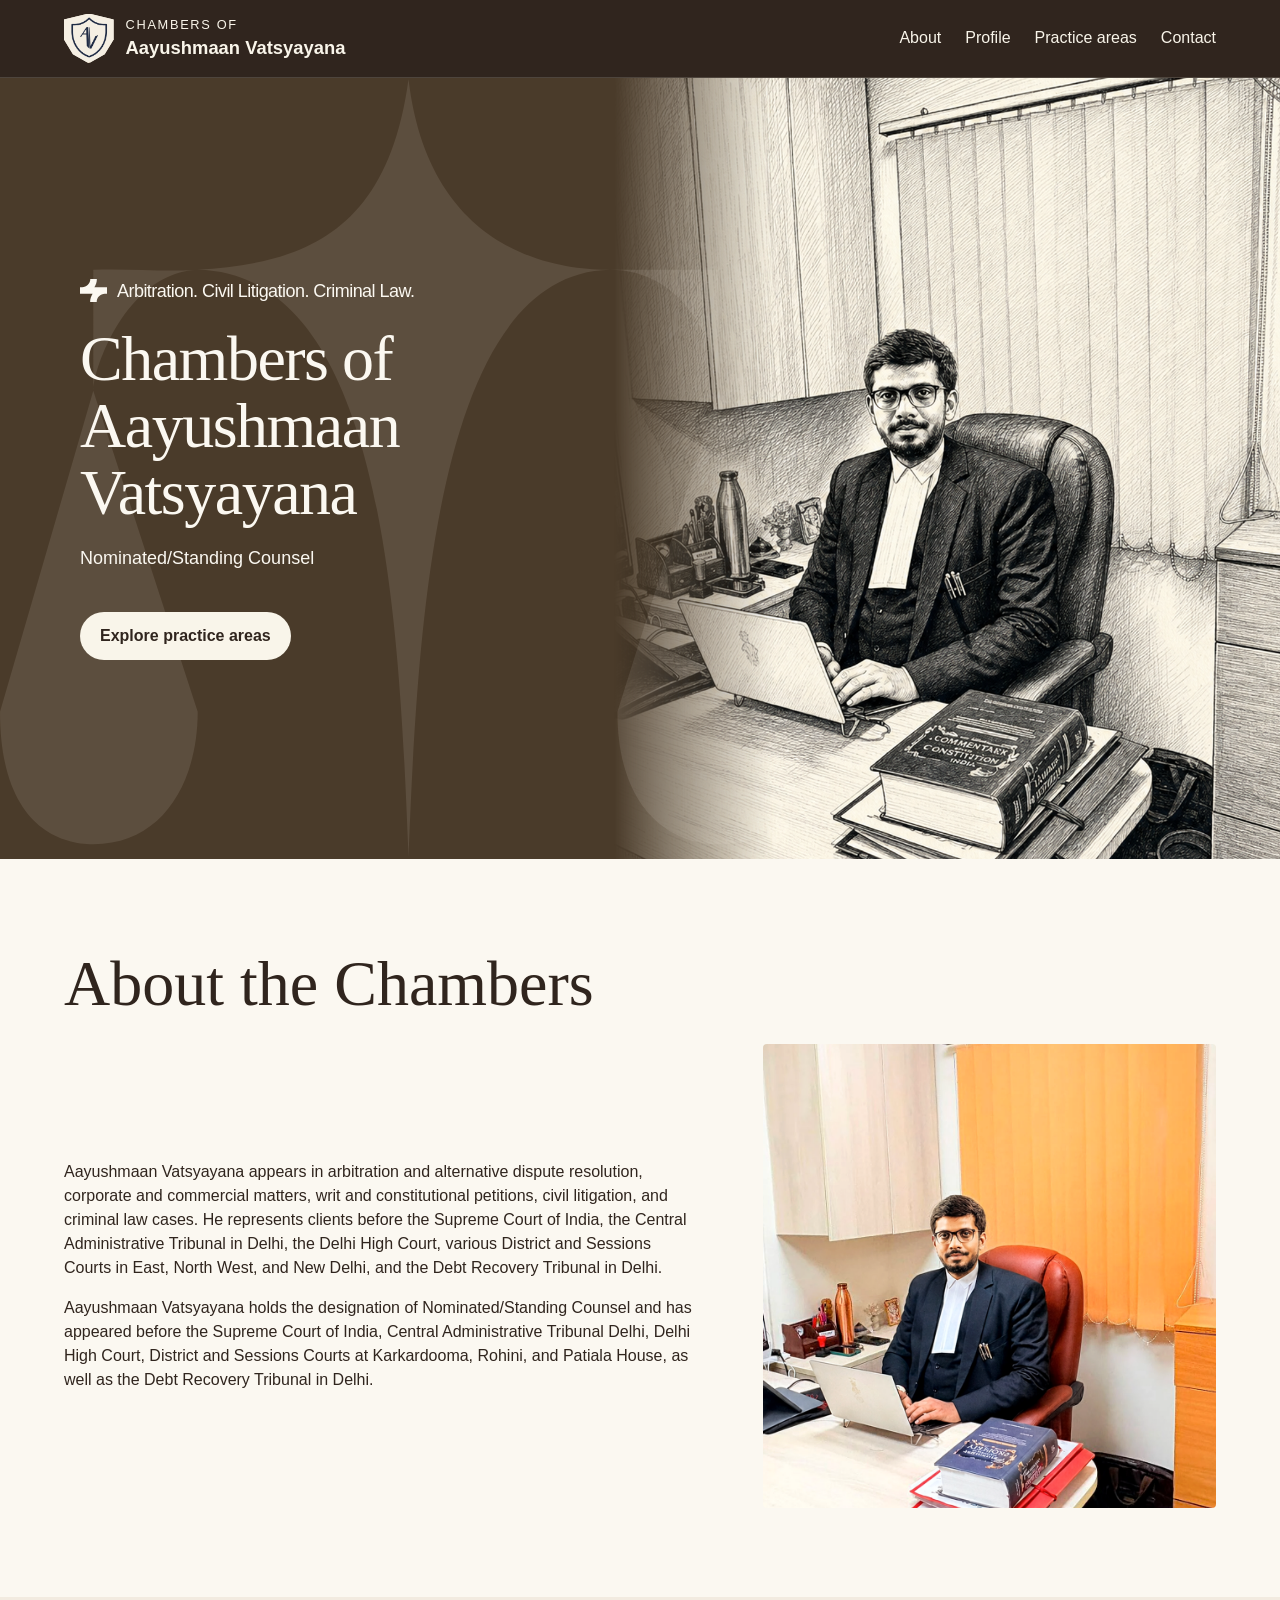
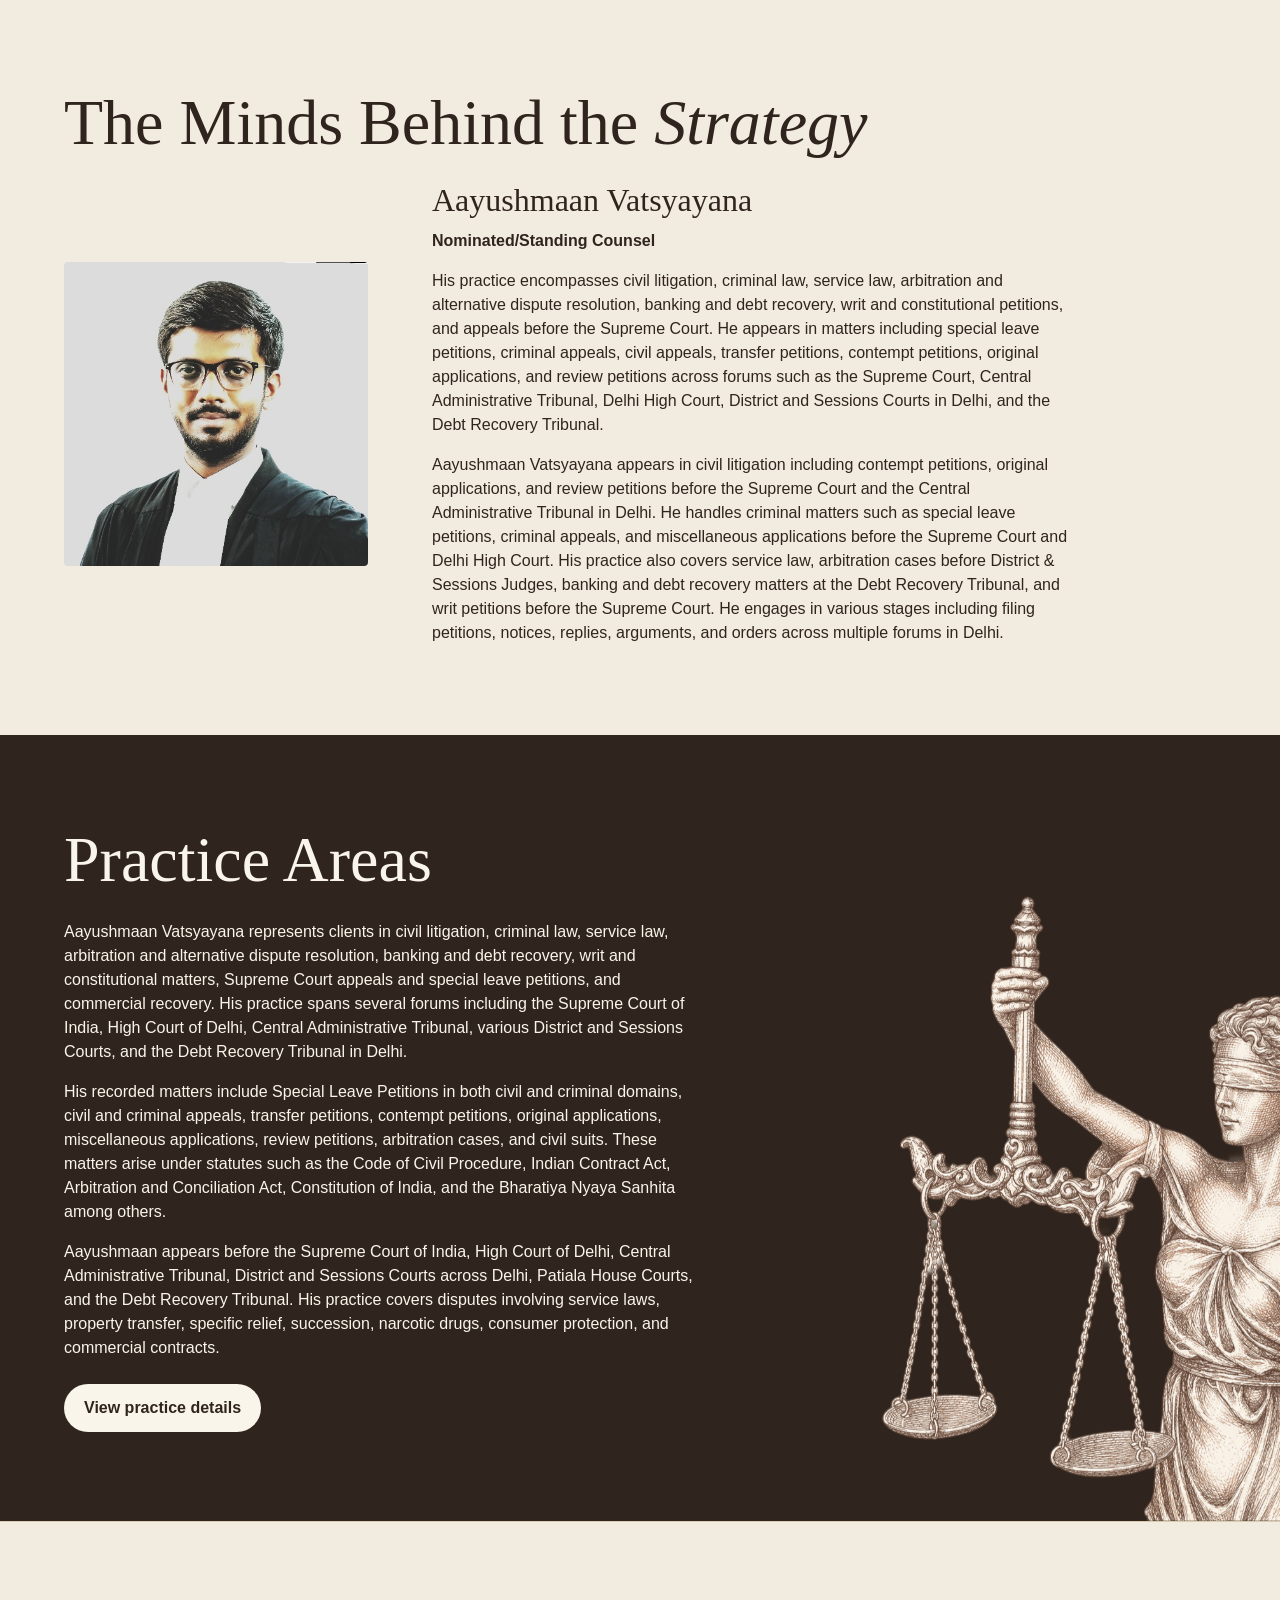
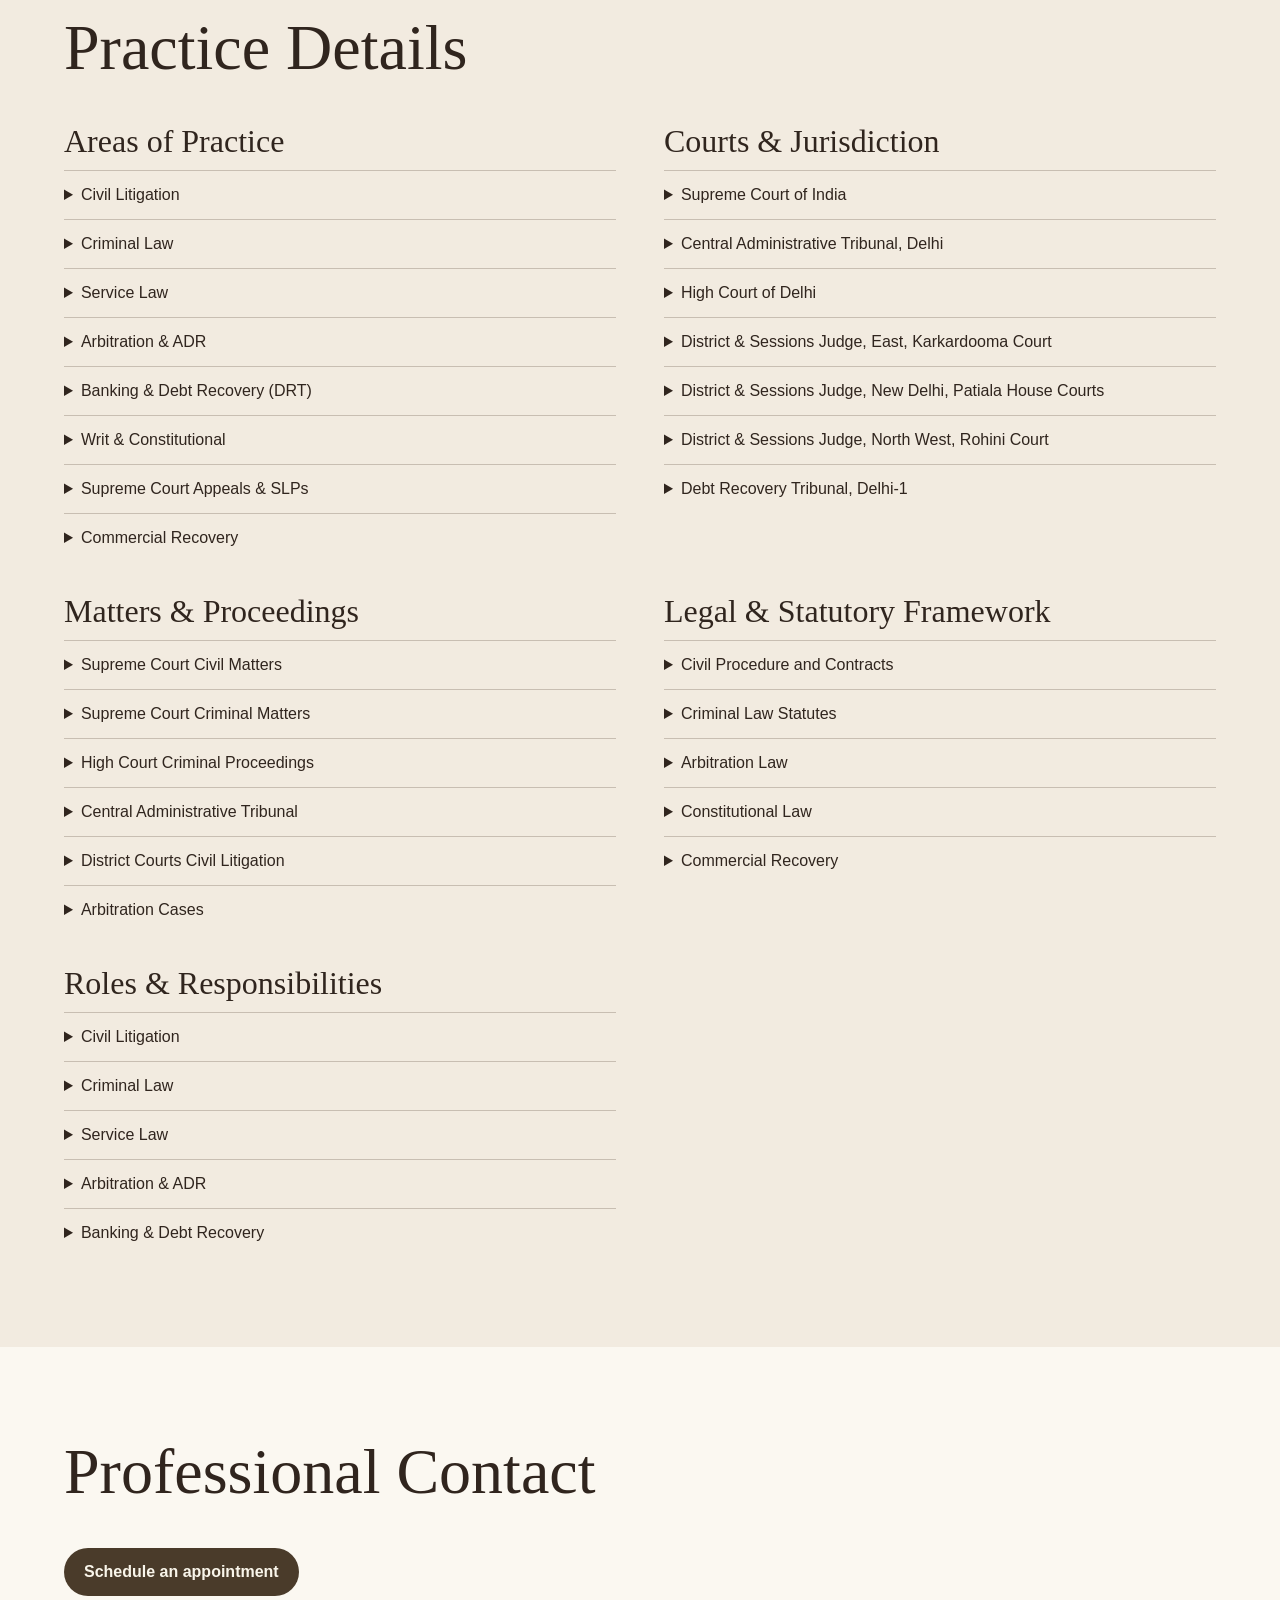
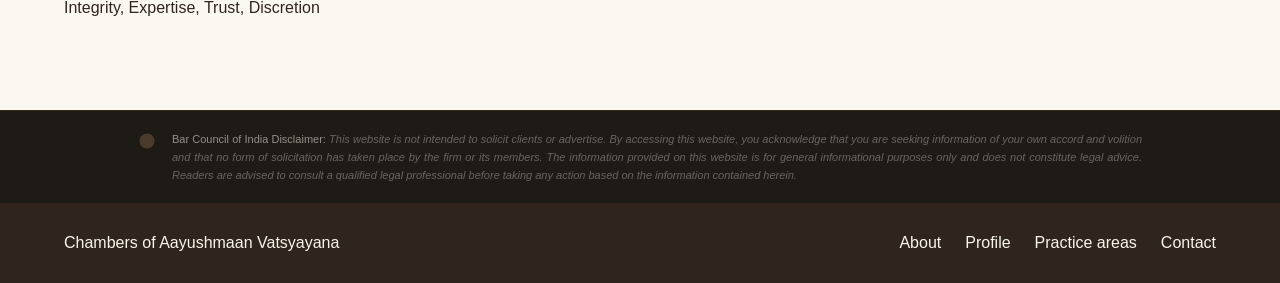
==== index.html @ 9f0dd0c7 "Add Vatsyayana website and Vercel configuration" ====
<!DOCTYPE html><html lang="en" class="jost_3e36cb27-module__GOVEQa__variable cormorant_garamond_97c65d7c-module__KWVokq__variable h-full"><head><meta charset="utf-8">
<meta http-equiv="Content-Security-Policy" content="default-src &#39;self&#39; data: blob:; script-src &#39;self&#39; &#39;unsafe-inline&#39; &#39;unsafe-eval&#39;; style-src &#39;self&#39; &#39;unsafe-inline&#39;; img-src &#39;self&#39; data: blob:; font-src &#39;self&#39; data:; media-src &#39;self&#39; data: blob:; connect-src &#39;self&#39;; frame-src &#39;self&#39;; worker-src &#39;self&#39; blob:; form-action &#39;self&#39;">


<meta name="viewport" content="width=device-width, initial-scale=1"><link rel="stylesheet" href="./assets/site/_next/static/chunks/3c9st355b9h98.__q189041d8.css" data-precedence="next"><title>Chambers of Aayushmaan Vatsyayana</title><meta name="description" content="Aayushmaan Vatsyayana, Nominated/Standing Counsel. Arbitration. Civil Litigation. Criminal Law."><link rel="icon" href="./assets/site/images/vatsyayana-logo.jpg" type="image/jpeg"><link rel="preload" href="./assets/site/_next/static/chunks/33ex3e_4hazko.__q189041d8.css" as="style"><link rel="stylesheet" href="./brand/brand.css">
<style data-sclf-ua-colours>:where(button,input,select,textarea){color:var(--sar-color-auto-000000, #1e1b16)}:where(input,select,textarea){background-color:var(--sar-color-auto-ffffff, #f5efe2)}</style><style data-sclf-logo-fit>img[data-sclf-logo]{object-fit:contain!important;max-height:100%!important}</style></head>
<body><main>
<section id="hero" class="flex w-full flex-col items-center bg-[#6d2c34] mx-auto" data-sar-section="home/s01-hero" data-sar-type="hero"><header class="home-header">
  <div class="home-header-inner">
    <a class="home-logo" href="#hero" aria-label="Chambers of Aayushmaan Vatsyayana">
      <span class="home-logo-emblem" aria-hidden="true"><img src="./assets/site/images/vatsyayana-logo.jpg" alt="" width="1188" height="750" loading="eager" decoding="async"></span>
      <span class="home-logo-title"><small>Chambers of</small><strong>Aayushmaan Vatsyayana</strong></span>
    </a>
    <nav aria-label="Main navigation"><a href="#about-us">About</a><a href="#team">Profile</a><a href="#services">Practice areas</a><a href="#contact" data-open-appointment aria-haspopup="dialog">Contact</a></nav>
  </div>
</header><div class="relative flex w-full justify-center overflow-hidden bg-[#6d2c34] home-hero-body"><div class="pointer-events-none absolute left-0 top-1/2 hidden -translate-y-1/2 sm:block w-[64%] max-w-[820px] aspect-[805/764]"><img alt="" loading="lazy" decoding="async" data-nimg="fill" class="object-contain object-left" style="position:absolute;height:100%;width:100%;left:0;top:0;right:0;bottom:0;color:transparent" src="./assets/site/images/hero-watermark.__q189041d8.svg"></div><div class="home-hero-engraving"><img src="./assets/site/images/vatsyayana-engraving.png" alt="Engraved portrait of Aayushmaan Vatsyayana at his desk" width="1080" height="1350" loading="eager" decoding="async"></div><div class="home-hero-content relative z-10 flex w-full max-w-[1570px] justify-center md:justify-start items-center px-5 sm:px-8 md:px-12 lg:px-20"><div class="flex home-hero-copy flex-col gap-6 md:gap-10 lg:pl-[34px]"><div class="flex flex-col gap-3 md:gap-5"><div style="opacity: 1; translate: none; rotate: none; scale: none; transform: translate(0px, 0px);" class="flex items-center gap-2.5"><img alt="" loading="lazy" width="27" height="23" decoding="async" data-nimg="1" class="shrink-0 w-5 h-4 md:w-[27px] md:h-[23px]" style="color:transparent" src="./assets/site/images/plus-icon.__q189041d8.svg"><p class="font-jost text-sm md:text-lg font-light tracking-[-0.54px] text-[#f9f5ea]">Arbitration. Civil Litigation. Criminal Law.</p></div><h1 style="opacity: 1; translate: none; rotate: none; scale: none; transform: translate(0px, 0px);" class="font-cormorant text-[42px] sm:text-[56px] md:text-[64px] lg:text-[72px] font-light leading-[1.05] tracking-[-1.5px] text-[#f9f5ea]">Chambers of <br>Aayushmaan Vatsyayana</h1><p class="home-hero-designation font-jost text-[#f9f5ea]">Nominated/Standing Counsel</p></div><div style="opacity: 1; translate: none; rotate: none; scale: none; transform: translate(0px, 0px);"><a class="home-action" href="#services">Explore practice areas</a></div></div></div></div></section>
<section id="about-us" class="home-section "><div class="home-section-inner"><h2>About the Chambers</h2><div class="home-split"><div class="home-prose"><p>Aayushmaan Vatsyayana appears in arbitration and alternative dispute resolution, corporate and commercial matters, writ and constitutional petitions, civil litigation, and criminal law cases. He represents clients before the Supreme Court of India, the Central Administrative Tribunal in Delhi, the Delhi High Court, various District and Sessions Courts in East, North West, and New Delhi, and the Debt Recovery Tribunal in Delhi.</p><p>Aayushmaan Vatsyayana holds the designation of Nominated/Standing Counsel and has appeared before the Supreme Court of India, Central Administrative Tribunal Delhi, Delhi High Court, District and Sessions Courts at Karkardooma, Rohini, and Patiala House, as well as the Debt Recovery Tribunal in Delhi.</p></div><img src="./assets/site/images/vatsyayana-office.png" alt="Aayushmaan Vatsyayana in his chambers" width="1080" height="1350" loading="lazy" decoding="async"></div></div></section>
<section id="team" class="home-section "><div class="home-section-inner"><h2>The Minds Behind the <em>Strategy</em></h2><div class="home-split home-profile"><img src="./assets/site/images/vatsyayana-headshot.jpg" alt="Aayushmaan Vatsyayana" width="500" height="500" loading="lazy" decoding="async"><div class="home-prose"><h3>Aayushmaan Vatsyayana</h3><p class="home-role">Nominated/Standing Counsel</p><p>His practice encompasses civil litigation, criminal law, service law, arbitration and alternative dispute resolution, banking and debt recovery, writ and constitutional petitions, and appeals before the Supreme Court. He appears in matters including special leave petitions, criminal appeals, civil appeals, transfer petitions, contempt petitions, original applications, and review petitions across forums such as the Supreme Court, Central Administrative Tribunal, Delhi High Court, District and Sessions Courts in Delhi, and the Debt Recovery Tribunal.</p><p>Aayushmaan Vatsyayana appears in civil litigation including contempt petitions, original applications, and review petitions before the Supreme Court and the Central Administrative Tribunal in Delhi. He handles criminal matters such as special leave petitions, criminal appeals, and miscellaneous applications before the Supreme Court and Delhi High Court. His practice also covers service law, arbitration cases before District &amp; Sessions Judges, banking and debt recovery matters at the Debt Recovery Tribunal, and writ petitions before the Supreme Court. He engages in various stages including filing petitions, notices, replies, arguments, and orders across multiple forums in Delhi.</p></div></div></div></section>
<section id="services" class="home-section home-section-dark"><div class="home-section-inner"><div class="practice-intro"><div><h2>Practice Areas</h2><div class="home-prose"><p>Aayushmaan Vatsyayana represents clients in civil litigation, criminal law, service law, arbitration and alternative dispute resolution, banking and debt recovery, writ and constitutional matters, Supreme Court appeals and special leave petitions, and commercial recovery. His practice spans several forums including the Supreme Court of India, High Court of Delhi, Central Administrative Tribunal, various District and Sessions Courts, and the Debt Recovery Tribunal in Delhi.</p><p>His recorded matters include Special Leave Petitions in both civil and criminal domains, civil and criminal appeals, transfer petitions, contempt petitions, original applications, miscellaneous applications, review petitions, arbitration cases, and civil suits. These matters arise under statutes such as the Code of Civil Procedure, Indian Contract Act, Arbitration and Conciliation Act, Constitution of India, and the Bharatiya Nyaya Sanhita among others.</p><p>Aayushmaan appears before the Supreme Court of India, High Court of Delhi, Central Administrative Tribunal, District and Sessions Courts across Delhi, Patiala House Courts, and the Debt Recovery Tribunal. His practice covers disputes involving service laws, property transfer, specific relief, succession, narcotic drugs, consumer protection, and commercial contracts.</p></div><a class="home-action practice-directory-link" href="#practice-directory">View practice details</a></div>
  <img class="practice-engraving" src="./assets/site/_next/image.__q00c6fb45.png" alt="" width="1364" height="2050" loading="lazy" decoding="async">
</div></div></section>
<section id="practice-directory" class="home-section practice-directory" aria-labelledby="practice-directory-title">
  <div class="home-section-inner">
    <h2 id="practice-directory-title">Practice Details</h2>
    <div class="home-disclosure-grid"><div class="home-disclosures"><h3>Areas of Practice</h3><details><summary>Civil Litigation</summary><p>Aayushmaan Vatsyayana appears in civil litigation matters including Special Leave Petitions, civil appeals, transfer petitions, review petitions, civil suits, and curative petitions. His work includes contempt petitions and original applications before the Supreme Court of India and the Central Administrative Tribunal in Delhi, as well as proceedings before the District and Sessions Judge at Patiala House Courts. These matters involve statutes such as the Code of Civil Procedure, Limitation Act, and Indian Contract Act.</p></details><details><summary>Criminal Law</summary><p>He handles criminal law matters including Special Leave Petitions, criminal appeals, miscellaneous criminal applications, and transfer petitions. His appearances are recorded before the Supreme Court of India and the High Court of Delhi, representing petitioners and complainants. These matters are governed by the Bharatiya Nyaya Sanhita, Bharatiya Nagarik Suraksha Sanhita, and Bharatiya Sakshya Adhiniyam.</p></details><details><summary>Service Law</summary><p>Aayushmaan represents clients in service law matters through original applications before the Central Administrative Tribunal in Delhi. His practice covers issues related to appointment, probation, suspension, dismissal, promotion, seniority, and other service-related disputes.</p></details><details><summary>Arbitration &amp; ADR</summary><p>His arbitration practice includes arbitration cases before the District and Sessions Judge at Rohini Court, Delhi. These matters fall under the Arbitration and Conciliation Act and the Code of Civil Procedure.</p></details><details><summary>Banking &amp; Debt Recovery (DRT)</summary><p>He appears in securitisation applications before the Debt Recovery Tribunal, Delhi-1, handling matters related to banking and debt recovery.</p></details><details><summary>Writ &amp; Constitutional</summary><p>Aayushmaan handles writ petitions before the Supreme Court of India involving constitutional issues governed by the Constitution of India.</p></details><details><summary>Supreme Court Appeals &amp; SLPs</summary><p>He appears in Special Leave Petitions, civil appeals, and transfer petitions before the Supreme Court of India, representing clients in appellate matters.</p></details><details><summary>Commercial Recovery</summary><p>His commercial recovery practice involves civil suits before the District and Sessions Judge, Delhi, dealing with matters under the Indian Contract Act, Specific Relief Act, and Companies Act.</p></details></div><div class="home-disclosures"><h3>Courts &amp; Jurisdiction</h3><details><summary>Supreme Court of India</summary><p>Aayushmaan Vatsyayana appears in Special Leave Petitions and Criminal Appeals, as well as Transfer Petitions and Special Leave Petitions in civil matters before the Supreme Court of India. His practice here covers criminal law, civil litigation, and writ and constitutional matters.</p></details><details><summary>Central Administrative Tribunal, Delhi</summary><p>He represents clients in Miscellaneous Applications and Original Applications before the Central Administrative Tribunal in Delhi, focusing on service law matters.</p></details><details><summary>High Court of Delhi</summary><p>Vatsyayana appears in criminal miscellaneous matters before the High Court of Delhi, engaging with the criminal law practice area.</p></details><details><summary>District &amp; Sessions Judge, East, Karkardooma Court</summary><p>He appears before the District &amp; Sessions Judge at Karkardooma Court, East District, Delhi, handling matters within his practice scope.</p></details><details><summary>District &amp; Sessions Judge, New Delhi, Patiala House Courts</summary><p>His practice includes civil suits before the District and Sessions Judge at Patiala House Courts, New Delhi, within the civil litigation domain.</p></details><details><summary>District &amp; Sessions Judge, North West, Rohini Court</summary><p>Vatsyayana appears in arbitration cases before the District &amp; Sessions Judge at Rohini Court, North West Delhi, working within arbitration and alternative dispute resolution.</p></details><details><summary>Debt Recovery Tribunal, Delhi-1</summary><p>He represents matters involving securitisation applications before the Debt Recovery Tribunal, Delhi-1, focusing on banking and debt recovery.</p></details></div><div class="home-disclosures"><h3>Matters &amp; Proceedings</h3><details><summary>Supreme Court Civil Matters</summary><p>Aayushmaan Vatsyayana appears in Special Leave Petitions, Civil Appeals, Transfer Petitions, Review Petitions, and Miscellaneous Applications within civil litigation before the Supreme Court of India in New Delhi. He also represents clients in Contempt Petitions before this court.</p></details><details><summary>Supreme Court Criminal Matters</summary><p>His practice includes Special Leave Petitions, Criminal Appeals, Transfer Petitions, and related Miscellaneous Applications in criminal law before the Supreme Court of India, New Delhi.</p></details><details><summary>High Court Criminal Proceedings</summary><p>He appears in Criminal Miscellaneous matters before the High Court of Delhi, Delhi, involving various aspects of criminal law.</p></details><details><summary>Central Administrative Tribunal</summary><p>Aayushmaan Vatsyayana handles Original Applications and Miscellaneous Applications before the Central Administrative Tribunal, Delhi, focusing on service law matters.</p></details><details><summary>District Courts Civil Litigation</summary><p>His work includes Civil Suits before the District and Sessions Judge at Patiala House Courts, New Delhi, categorized under commercial civil matters.</p></details><details><summary>Arbitration Cases</summary><p>He represents parties in Arbitration Cases before the District and Sessions Judge at North West, Rohini Court, Delhi, under arbitration proceedings.</p></details></div><div class="home-disclosures"><h3>Legal &amp; Statutory Framework</h3><details><summary>Civil Procedure and Contracts</summary><p>His civil litigation practice involves the Code of Civil Procedure, 1908, the Limitation Act, 1963, and the Indian Contract Act, 1872.</p></details><details><summary>Criminal Law Statutes</summary><p>Criminal law matters in his practice are governed by the Bharatiya Nyaya Sanhita, 2023, the Bharatiya Nagarik Suraksha Sanhita, 2023, and the Bharatiya Sakshya Adhiniyam, 2023.</p></details><details><summary>Arbitration Law</summary><p>Arbitration and related dispute resolution matters fall under the Arbitration and Conciliation Act, 1996.</p></details><details><summary>Constitutional Law</summary><p>His work in writ and constitutional matters involves the Constitution of India.</p></details><details><summary>Commercial Recovery</summary><p>Commercial recovery proceedings in his practice are governed by the Specific Relief Act, 1963, and the Companies Act, 2013.</p></details></div><div class="home-disclosures"><h3>Roles &amp; Responsibilities</h3><details><summary>Civil Litigation</summary><p>Represents parties in contempt petitions, original applications, and review petitions before the Supreme Court and the Central Administrative Tribunal, Delhi, managing pleadings, notices, and arguments.</p></details><details><summary>Criminal Law</summary><p>Acts for petitioners and complainants in special leave petitions, criminal appeals, and miscellaneous criminal applications before the Supreme Court and Delhi High Court.</p></details><details><summary>Service Law</summary><p>Engages in service law matters, representing clients in relevant proceedings.</p></details><details><summary>Arbitration &amp; ADR</summary><p>Handles arbitration cases before the District &amp; Sessions Judge, overseeing petitions, notices, replies, and hearings.</p></details><details><summary>Banking &amp; Debt Recovery</summary><p>Appears in banking and debt recovery matters before the Debt Recovery Tribunal, managing procedural stages and hearings.</p></details></div></div></div></section>
<section id="contact" class="home-section "><div class="home-section-inner"><h2>Professional Contact</h2><button class="home-action" type="button" data-open-appointment aria-haspopup="dialog">Schedule an appointment</button><p>Integrity, Expertise, Trust, Discretion</p></div></section>
</main>
<section class="flex w-full flex-col items-center justify-center border-t border-[rgba(184,147,90,0.15)] bg-[#111] px-5 sm:px-8 md:px-16 lg:px-[138px] py-[19px] mx-auto" data-sar-section="home/s11-content" data-sar-type="content"><div class="flex w-full items-start gap-3 md:gap-4"><img alt="" loading="lazy" width="18" height="18" decoding="async" data-nimg="1" class="mt-0.5 shrink-0" style="color:transparent" src="./assets/site/images/disclaimer-icon.__q189041d8.svg"><p class="text-justify font-jost text-[11px] leading-[18.15px]"><span class="font-medium text-white/55">Bar Council of India Disclaimer:</span><span class="font-light italic text-white/35"> This website is not intended to solicit clients or advertise. By accessing this website, you acknowledge that you are seeking information of your own accord and volition and that no form of solicitation has taken place by the firm or its members. The information provided on this website is for general informational purposes only and does not constitute legal advice. Readers are advised to consult a qualified legal professional before taking any action based on the information contained herein.</span></p></div></section>
<footer class="home-footer"><a href="#hero">Chambers of Aayushmaan Vatsyayana</a><nav aria-label="Footer navigation"><a href="#about-us">About</a><a href="#team">Profile</a><a href="#services">Practice areas</a><a href="#contact" data-open-appointment aria-haspopup="dialog">Contact</a></nav></footer>

<dialog id="appointment-dialog" class="appointment-dialog" aria-labelledby="appointment-title">
  <div class="appointment-heading">
    <div>
      <h2 id="appointment-title">Schedule an <em>Appointment</em></h2>
      <p>Prepare a request to send via LinkedIn.</p>
    </div>
    <form method="dialog"><button class="appointment-close" aria-label="Close appointment form">&times;</button></form>
  </div>
  <div class="appointment-body">
    <form id="appointment-form" class="appointment-fields" method="dialog">
      <label>Full name<input name="name" autocomplete="name" required autofocus></label>
      <label>Mobile number<input name="phone" type="tel" autocomplete="tel" placeholder="+91 00000 00000" required></label>
      <label class="appointment-wide">Email address<input name="email" type="email" autocomplete="email" required></label>
      <label class="appointment-wide">Matter type
        <select name="matter" required>
          <option value="">Select area of practice</option>
          <option>Civil Litigation</option><option>Criminal Law</option><option>Service Law</option>
          <option>Arbitration &amp; ADR</option><option>Banking &amp; Debt Recovery</option>
          <option>Writ &amp; Constitutional</option><option>Supreme Court Appeals &amp; SLPs</option>
          <option>Commercial Recovery</option><option>Other</option>
        </select>
      </label>
      <label>Preferred date<input name="date" type="date" required></label>
      <label>Preferred time (IST)
        <select name="time" required>
          <option value="">Select a time slot</option>
          <option>Morning (9 am–12 pm)</option>
          <option>Afternoon (12–4 pm)</option>
          <option>Evening (4–7 pm)</option>
        </select>
      </label>
      <label class="appointment-wide">Brief description (optional)<textarea name="description" rows="3" maxlength="1200"></textarea></label>
      <button class="home-action appointment-wide" type="submit">Prepare appointment request</button>
    </form>
    <div id="appointment-draft" class="appointment-draft" hidden>
      <label for="appointment-message">Your request</label>
      <textarea id="appointment-message" rows="8" readonly></textarea>
      <div class="appointment-actions">
        <button type="button" class="home-action" id="appointment-copy">Copy request</button>
        <a href="https://www.linkedin.com/in/aayushmaan-vatsyayana-6444554b" target="_blank" rel="noopener">Open LinkedIn</a>
      </div>
      <p id="appointment-status" role="status">Copy the request and paste it into a LinkedIn message to send it.</p>
    </div>
  </div>
</dialog>
<script src="./runtime/homepage.js" defer></script>
</body></html>
---- assets/site/_next/static/chunks/3c9st355b9h98.__q189041d8.css ----
.jost_3e36cb27-module__GOVEQa__className{font-family:var(--sar-font-font-1);font-style:normal}.jost_3e36cb27-module__GOVEQa__variable{--font-jost:var(--sar-font-body, sans-serif)}.cormorant_garamond_97c65d7c-module__KWVokq__className{font-family:var(--sar-font-font-2)}.cormorant_garamond_97c65d7c-module__KWVokq__variable{--font-cormorant:var(--sar-font-heading, serif)}
@layer properties{@supports (((-webkit-hyphens:none)) and (not (margin-trim:inline))) or ((-moz-orient:inline) and (not (color:rgb(from red r g b)))){*,:before,:after,::backdrop{--tw-translate-x:0;--tw-translate-y:0;--tw-translate-z:0;--tw-space-y-reverse:0;--tw-border-style:solid;--tw-leading:initial;--tw-font-weight:initial;--tw-tracking:initial;--tw-shadow:0 0 color-mix(in srgb, var(--sar-color-auto-000000, #1e1b16) 0%, transparent);--tw-shadow-color:initial;--tw-shadow-alpha:100%;--tw-inset-shadow:0 0 color-mix(in srgb, var(--sar-color-auto-000000, #1e1b16) 0%, transparent);--tw-inset-shadow-color:initial;--tw-inset-shadow-alpha:100%;--tw-ring-color:initial;--tw-ring-shadow:0 0 color-mix(in srgb, var(--sar-color-auto-000000, #1e1b16) 0%, transparent);--tw-inset-ring-color:initial;--tw-inset-ring-shadow:0 0 color-mix(in srgb, var(--sar-color-auto-000000, #1e1b16) 0%, transparent);--tw-ring-inset:initial;--tw-ring-offset-width:0px;--tw-ring-offset-color:var(--sar-color-auto-ffffff, #f5efe2);--tw-ring-offset-shadow:0 0 color-mix(in srgb, var(--sar-color-auto-000000, #1e1b16) 0%, transparent);--tw-backdrop-blur:initial;--tw-backdrop-brightness:initial;--tw-backdrop-contrast:initial;--tw-backdrop-grayscale:initial;--tw-backdrop-hue-rotate:initial;--tw-backdrop-invert:initial;--tw-backdrop-opacity:initial;--tw-backdrop-saturate:initial;--tw-backdrop-sepia:initial;--tw-duration:initial;--tw-scale-x:1;--tw-scale-y:1;--tw-scale-z:1;--tw-content:""}}}@layer theme{:root,:host{--font-sans:ui-sans-serif, system-ui, sans-serif, "Apple Color Emoji", "Segoe UI Emoji", "Segoe UI Symbol", "Noto Color Emoji";--font-mono:var(--sar-font-body, sans-serif);--color-red-400:var(--sar-color-auto-ff6568, #f5efe2);--color-gray-200:var(--sar-color-auto-e5e7eb, #fbf8f1);--color-black:var(--sar-color-auto-000000, #1e1b16);--color-white:var(--sar-color-auto-ffffff, #f5efe2);--spacing:.25rem;--text-xs:.75rem;--text-xs--line-height:calc(1 / .75);--text-sm:.875rem;--text-sm--line-height:calc(1.25 / .875);--text-base:1rem;--text-base--line-height:calc(1.5 / 1);--text-lg:1.125rem;--text-lg--line-height:calc(1.75 / 1.125);--text-xl:1.25rem;--text-xl--line-height:calc(1.75 / 1.25);--text-2xl:1.5rem;--text-2xl--line-height:calc(2 / 1.5);--font-weight-light:300;--font-weight-normal:400;--font-weight-medium:500;--font-weight-semibold:600;--font-weight-bold:700;--leading-tight:1.25;--leading-relaxed:1.625;--radius-2xl:1rem;--blur-sm:8px;--default-transition-duration:.15s;--default-transition-timing-function:cubic-bezier(.4, 0, .2, 1);--default-font-family:var(--sar-font-body, sans-serif);--default-mono-font-family:var(--sar-font-body, sans-serif);--font-jost:var(--sar-font-body, sans-serif);--font-cormorant:var(--sar-font-heading, serif)}@supports (color:lab(0% 0 0)){:root,:host{--color-red-400:lab(63.7053% 60.745 31.3109);--color-gray-200:lab(91.6229% -.159115 -2.26791)}}}@layer base{*,:after,:before,::backdrop{box-sizing:border-box;border:0 solid;margin:0;padding:0}::file-selector-button{box-sizing:border-box;border:0 solid;margin:0;padding:0}html,:host{-webkit-text-size-adjust:100%;tab-size:4;line-height:1.5;font-family:var(--default-font-family,ui-sans-serif, system-ui, sans-serif, "Apple Color Emoji", "Segoe UI Emoji", "Segoe UI Symbol", "Noto Color Emoji");font-feature-settings:var(--default-font-feature-settings,normal);font-variation-settings:var(--default-font-variation-settings,normal);-webkit-tap-highlight-color:transparent}hr{height:0;color:inherit;border-top-width:1px}abbr:where([title]){-webkit-text-decoration:underline dotted;text-decoration:underline dotted}h1,h2,h3,h4,h5,h6{font-size:inherit;font-weight:inherit}a{color:inherit;-webkit-text-decoration:inherit;-webkit-text-decoration:inherit;-webkit-text-decoration:inherit;-webkit-text-decoration:inherit;text-decoration:inherit}b,strong{font-weight:bolder}code,kbd,samp,pre{font-family:var(--sar-font-font-4);font-feature-settings:var(--default-mono-font-feature-settings,normal);font-variation-settings:var(--default-mono-font-variation-settings,normal);font-size:1em}small{font-size:80%}sub,sup{vertical-align:baseline;font-size:75%;line-height:0;position:relative}sub{bottom:-.25em}sup{top:-.5em}table{text-indent:0;border-color:inherit;border-collapse:collapse}:-moz-focusring{outline:auto}progress{vertical-align:baseline}summary{display:list-item}ol,ul,menu{list-style:none}img,svg,video,canvas,audio,iframe,embed,object{vertical-align:middle;display:block}img,video{max-width:100%;height:auto}button,input,select,optgroup,textarea{font:inherit;font-feature-settings:inherit;font-variation-settings:inherit;letter-spacing:inherit;color:inherit;opacity:1;background-color:var(--sar-color-color-7);border-radius:0}::file-selector-button{font:inherit;font-feature-settings:inherit;font-variation-settings:inherit;letter-spacing:inherit;color:inherit;opacity:1;background-color:var(--sar-color-color-7);border-radius:0}:where(select:is([multiple],[size])) optgroup{font-weight:bolder}:where(select:is([multiple],[size])) optgroup option{padding-inline-start:20px}::file-selector-button{margin-inline-end:4px}::placeholder{opacity:1}@supports (not ((-webkit-appearance:-apple-pay-button))) or (contain-intrinsic-size:1px){::placeholder{color:currentColor}@supports (color:color-mix(in lab, red, red)){::placeholder{color:color-mix(in oklab, currentcolor 50%, transparent)}}}textarea{resize:vertical}::-webkit-search-decoration{-webkit-appearance:none}::-webkit-date-and-time-value{min-height:1lh;text-align:inherit}::-webkit-datetime-edit{display:inline-flex}::-webkit-datetime-edit-fields-wrapper{padding:0}::-webkit-datetime-edit{padding-block:0}::-webkit-datetime-edit-year-field{padding-block:0}::-webkit-datetime-edit-month-field{padding-block:0}::-webkit-datetime-edit-day-field{padding-block:0}::-webkit-datetime-edit-hour-field{padding-block:0}::-webkit-datetime-edit-minute-field{padding-block:0}::-webkit-datetime-edit-second-field{padding-block:0}::-webkit-datetime-edit-millisecond-field{padding-block:0}::-webkit-datetime-edit-meridiem-field{padding-block:0}::-webkit-calendar-picker-indicator{line-height:1}:-moz-ui-invalid{box-shadow:none}button,input:where([type=button],[type=reset],[type=submit]){appearance:button}::file-selector-button{appearance:button}::-webkit-inner-spin-button{height:auto}::-webkit-outer-spin-button{height:auto}[hidden]:where(:not([hidden=until-found])){display:none!important}}@layer components;@layer utilities{.pointer-events-auto{pointer-events:auto}.pointer-events-none{pointer-events:none}.visible{visibility:visible}.absolute{position:absolute}.fixed{position:fixed}.relative{position:relative}.sticky{position:sticky}.inset-0{inset:0}.inset-x-0{inset-inline:0}.top-0{top:0}.top-1\/2{top:50%}.top-6{top:calc(var(--spacing) * 6)}.top-\[13px\]{top:13px}.top-\[180px\]{top:180px}.top-full{top:100%}.right-0{right:0}.right-6{right:calc(var(--spacing) * 6)}.right-\[5\%\]{right:5%}.-bottom-4{bottom:calc(var(--spacing) * -4)}.-bottom-\[2\%\]{bottom:-2%}.bottom-4{bottom:calc(var(--spacing) * 4)}.left-0{left:0}.left-1\/2{left:50%}.left-4{left:calc(var(--spacing) * 4)}.left-\[5\%\]{left:5%}.left-\[13px\]{left:13px}.left-\[46\%\]{left:46%}.z-0{z-index:0}.z-10{z-index:10}.z-50{z-index:50}.z-\[100\]{z-index:100}.z-\[101\]{z-index:101}.mx-7{margin-inline:calc(var(--spacing) * 7)}.mx-auto{margin-inline:auto}.mt-0\.5{margin-top:calc(var(--spacing) * .5)}.mt-1{margin-top:var(--spacing)}.mt-2{margin-top:calc(var(--spacing) * 2)}.mt-3{margin-top:calc(var(--spacing) * 3)}.mt-4{margin-top:calc(var(--spacing) * 4)}.mt-5{margin-top:calc(var(--spacing) * 5)}.mt-6{margin-top:calc(var(--spacing) * 6)}.mt-8{margin-top:calc(var(--spacing) * 8)}.mt-10{margin-top:calc(var(--spacing) * 10)}.mt-12{margin-top:calc(var(--spacing) * 12)}.mb-2{margin-bottom:calc(var(--spacing) * 2)}.mb-2\.5{margin-bottom:calc(var(--spacing) * 2.5)}.mb-3{margin-bottom:calc(var(--spacing) * 3)}.mb-4{margin-bottom:calc(var(--spacing) * 4)}.mb-16{margin-bottom:calc(var(--spacing) * 16)}.ml-4{margin-left:calc(var(--spacing) * 4)}.block{display:block}.contents{display:contents}.flex{display:flex}.grid{display:grid}.hidden{display:none}.inline-block{display:inline-block}.inline-flex{display:inline-flex}.table{display:table}.aspect-\[805\/764\]{aspect-ratio:805/764}.size-6{width:calc(var(--spacing) * 6);height:calc(var(--spacing) * 6)}.size-7{width:calc(var(--spacing) * 7);height:calc(var(--spacing) * 7)}.size-\[52px\]{width:52px;height:52px}.h-0\.5{height:calc(var(--spacing) * .5)}.h-4{height:calc(var(--spacing) * 4)}.h-9{height:calc(var(--spacing) * 9)}.h-10{height:calc(var(--spacing) * 10)}.h-12{height:calc(var(--spacing) * 12)}.h-16{height:calc(var(--spacing) * 16)}.h-\[35px\]{height:35px}.h-\[49px\]{height:49px}.h-\[80px\]{height:80px}.h-\[90px\]{height:90px}.h-\[100px\]{height:100px}.h-\[100vh\]{height:100vh}.h-\[104\%\]{height:104%}.h-\[180px\]{height:180px}.h-\[210px\]{height:210px}.h-\[280px\]{height:280px}.h-\[360px\]{height:360px}.h-\[480px\]{height:480px}.h-full{height:100%}.max-h-\[90vh\]{max-height:90vh}.min-h-full{min-height:100%}.min-h-screen{min-height:100vh}.w-5{width:calc(var(--spacing) * 5)}.w-6{width:calc(var(--spacing) * 6)}.w-9{width:calc(var(--spacing) * 9)}.w-10{width:calc(var(--spacing) * 10)}.w-16{width:calc(var(--spacing) * 16)}.w-\[3px\]{width:3px}.w-\[62\%\]{width:62%}.w-\[64\%\]{width:64%}.w-\[80px\]{width:80px}.w-\[90\%\]{width:90%}.w-\[90px\]{width:90px}.w-\[100px\]{width:100px}.w-\[160px\]{width:160px}.w-\[180px\]{width:180px}.w-fit{width:fit-content}.w-full{width:100%}.max-w-\[318px\]{max-width:318px}.max-w-\[360px\]{max-width:360px}.max-w-\[460px\]{max-width:460px}.max-w-\[490px\]{max-width:490px}.max-w-\[520px\]{max-width:520px}.max-w-\[528px\]{max-width:528px}.max-w-\[540px\]{max-width:540px}.max-w-\[568px\]{max-width:568px}.max-w-\[620px\]{max-width:620px}.max-w-\[640px\]{max-width:640px}.max-w-\[680px\]{max-width:680px}.max-w-\[720px\]{max-width:720px}.max-w-\[760px\]{max-width:760px}.max-w-\[820px\]{max-width:820px}.max-w-\[860px\]{max-width:860px}.max-w-\[1200px\]{max-width:1200px}.max-w-\[1240px\]{max-width:1240px}.max-w-\[1280px\]{max-width:1280px}.max-w-\[1570px\]{max-width:1570px}.max-w-full{max-width:100%}.min-w-0{min-width:0}.flex-1{flex:1}.shrink-0{flex-shrink:0}.-translate-x-1\/2{--tw-translate-x:calc(calc(1 / 2 * 100%) * -1);translate:var(--tw-translate-x) var(--tw-translate-y)}.-translate-y-1\/2{--tw-translate-y:calc(calc(1 / 2 * 100%) * -1);translate:var(--tw-translate-x) var(--tw-translate-y)}.-translate-y-2{--tw-translate-y:calc(var(--spacing) * -2);translate:var(--tw-translate-x) var(--tw-translate-y)}.translate-y-2{--tw-translate-y:calc(var(--spacing) * 2);translate:var(--tw-translate-x) var(--tw-translate-y)}.-rotate-45{rotate:-45deg}.rotate-45{rotate:45deg}.cursor-default{cursor:default}.cursor-pointer{cursor:pointer}.resize{resize:both}.resize-none{resize:none}.grid-cols-1{grid-template-columns:repeat(1,minmax(0,1fr))}.grid-cols-2{grid-template-columns:repeat(2,minmax(0,1fr))}.flex-col{flex-direction:column}.flex-wrap{flex-wrap:wrap}.items-center{align-items:center}.items-start{align-items:flex-start}.items-stretch{align-items:stretch}.justify-between{justify-content:space-between}.justify-center{justify-content:center}.justify-end{justify-content:flex-end}.gap-0\.5{gap:calc(var(--spacing) * .5)}.gap-1{gap:var(--spacing)}.gap-1\.5{gap:calc(var(--spacing) * 1.5)}.gap-2{gap:calc(var(--spacing) * 2)}.gap-2\.5{gap:calc(var(--spacing) * 2.5)}.gap-3{gap:calc(var(--spacing) * 3)}.gap-3\.5{gap:calc(var(--spacing) * 3.5)}.gap-4{gap:calc(var(--spacing) * 4)}.gap-5{gap:calc(var(--spacing) * 5)}.gap-6{gap:calc(var(--spacing) * 6)}.gap-7{gap:calc(var(--spacing) * 7)}.gap-8{gap:calc(var(--spacing) * 8)}.gap-10{gap:calc(var(--spacing) * 10)}.gap-12{gap:calc(var(--spacing) * 12)}.gap-14{gap:calc(var(--spacing) * 14)}.gap-16{gap:calc(var(--spacing) * 16)}.gap-\[3px\]{gap:3px}.gap-\[15px\]{gap:15px}.gap-\[17px\]{gap:17px}.gap-\[22px\]{gap:22px}:where(.space-y-0>:not(:last-child)){--tw-space-y-reverse:0;margin-block:0}:where(.space-y-6>:not(:last-child)){--tw-space-y-reverse:0;margin-block-start:calc(calc(var(--spacing) * 6) * var(--tw-space-y-reverse));margin-block-end:calc(calc(var(--spacing) * 6) * calc(1 - var(--tw-space-y-reverse)))}:where(.space-y-\[15px\]>:not(:last-child)){--tw-space-y-reverse:0;margin-block-start:calc(15px * var(--tw-space-y-reverse));margin-block-end:calc(15px * calc(1 - var(--tw-space-y-reverse)))}.gap-x-8{column-gap:calc(var(--spacing) * 8)}.gap-y-2{row-gap:calc(var(--spacing) * 2)}.overflow-hidden{overflow:hidden}.overflow-visible{overflow:visible}.overflow-x-hidden{overflow-x:hidden}.overflow-y-auto{overflow-y:auto}.rounded-2xl{border-radius:var(--radius-2xl)}.rounded-\[28px\]{border-radius:28px}.rounded-\[30px\]{border-radius:30px}.rounded-\[50px\]{border-radius:50px}.rounded-full{border-radius:3.40282e38px}.border{border-style:var(--tw-border-style);border-width:1px}.border-t{border-top-style:var(--tw-border-style);border-top-width:1px}.border-b{border-bottom-style:var(--tw-border-style);border-bottom-width:1px}.border-l{border-left-style:var(--tw-border-style);border-left-width:1px}.border-\[\#1a1a1a\]\/15{border-color:color-mix(in srgb, var(--sar-color-auto-1a1a1a, #1e1b16) 14.902%, transparent);border-color:lab(9.26318% 0 0/.15)}.border-\[\#b8935a\]\/40{border-color:color-mix(in srgb, var(--sar-color-auto-b8935a, #a8833f) 40%, transparent);border-color:lab(63.5087% 9.13805 35.5334/.4)}.border-\[\#d8c6a4\]{border-color:var(--sar-color-auto-d8c6a4, #f5efe2)}.border-\[rgba\(184\,147\,90\,0\.5\)\]{border-color:color-mix(in srgb, var(--sar-color-auto-b8935a, #a8833f) 50.1961%, transparent)}.border-\[rgba\(184\,147\,90\,0\.15\)\]{border-color:color-mix(in srgb, var(--sar-color-auto-b8935a, #a8833f) 14.902%, transparent)}.border-\[rgba\(184\,147\,90\,0\.25\)\]{border-color:var(--sar-color-color-8)}.border-\[rgba\(249\,245\,234\,0\.14\)\]{border-color:color-mix(in srgb, var(--sar-color-auto-f9f5ea, #fbf8f1) 14.1176%, transparent)}.border-black\/\[0\.04\]{border-color:color-mix(in srgb, var(--sar-color-auto-000000, #1e1b16) 3.9216%, transparent)}@supports (color:color-mix(in lab, red, red)){.border-black\/\[0\.04\]{border-color:color-mix(in oklab, var(--color-black) 4%, transparent)}}.border-black\/\[0\.05\]{border-color:color-mix(in srgb, var(--sar-color-auto-000000, #1e1b16) 5.098%, transparent)}@supports (color:color-mix(in lab, red, red)){.border-black\/\[0\.05\]{border-color:color-mix(in oklab, var(--color-black) 5%, transparent)}}.border-black\/\[0\.06\]{border-color:color-mix(in srgb, var(--sar-color-auto-000000, #1e1b16) 5.8824%, transparent)}@supports (color:color-mix(in lab, red, red)){.border-black\/\[0\.06\]{border-color:color-mix(in oklab, var(--color-black) 6%, transparent)}}.border-black\/\[0\.07\]{border-color:color-mix(in srgb, var(--sar-color-auto-000000, #1e1b16) 7.0588%, transparent)}@supports (color:color-mix(in lab, red, red)){.border-black\/\[0\.07\]{border-color:color-mix(in oklab, var(--color-black) 7.0%, transparent)}}.border-black\/\[0\.08\]{border-color:var(--sar-color-color-5)}@supports (color:color-mix(in lab, red, red)){.border-black\/\[0\.08\]{border-color:color-mix(in oklab, var(--color-black) 8%, transparent)}}.border-black\/\[0\.09\]{border-color:color-mix(in srgb, var(--sar-color-auto-000000, #1e1b16) 9.0196%, transparent)}@supports (color:color-mix(in lab, red, red)){.border-black\/\[0\.09\]{border-color:color-mix(in oklab, var(--color-black) 9%, transparent)}}.border-black\/\[0\.12\]{border-color:color-mix(in srgb, var(--sar-color-auto-000000, #1e1b16) 12.1569%, transparent)}@supports (color:color-mix(in lab, red, red)){.border-black\/\[0\.12\]{border-color:color-mix(in oklab, var(--color-black) 12%, transparent)}}.border-gray-200\/10{border-color:color-mix(in srgb, var(--sar-color-auto-e5e7eb, #fbf8f1) 10.1961%, transparent)}@supports (color:color-mix(in lab, red, red)){.border-gray-200\/10{border-color:color-mix(in oklab, var(--color-gray-200) 10%, transparent)}}.border-white\/10{border-color:var(--sar-color-color-1)}@supports (color:color-mix(in lab, red, red)){.border-white\/10{border-color:color-mix(in oklab, var(--color-white) 10%, transparent)}}.border-white\/20{border-color:var(--sar-color-color-9)}@supports (color:color-mix(in lab, red, red)){.border-white\/20{border-color:color-mix(in oklab, var(--color-white) 20%, transparent)}}.border-white\/\[0\.1\]{border-color:var(--sar-color-color-1)}@supports (color:color-mix(in lab, red, red)){.border-white\/\[0\.1\]{border-color:color-mix(in oklab, var(--color-white) 10%, transparent)}}.border-white\/\[0\.06\]{border-color:var(--sar-color-color-2)}@supports (color:color-mix(in lab, red, red)){.border-white\/\[0\.06\]{border-color:color-mix(in oklab, var(--color-white) 6%, transparent)}}.border-white\/\[0\.07\]{border-color:var(--sar-color-color-10)}@supports (color:color-mix(in lab, red, red)){.border-white\/\[0\.07\]{border-color:color-mix(in oklab, var(--color-white) 7.0%, transparent)}}.border-white\/\[0\.08\]{border-color:color-mix(in srgb, var(--sar-color-auto-ffffff, #f5efe2) 7.8431%, transparent)}@supports (color:color-mix(in lab, red, red)){.border-white\/\[0\.08\]{border-color:color-mix(in oklab, var(--color-white) 8%, transparent)}}.bg-\[\#1a1a1a\]{background-color:var(--sar-color-text);--sclf-fg-auto-0b0b0b:#a8833f;--sclf-fg-text:#a8833f;--sclf-fg-auto-1a1a1a:#a8833f;--sclf-fg-auto-4d4d4d:#a8833f;--sclf-fg-accent:#a8833f;--sclf-fg-auto-353a3c:#a8833f;--sclf-fg-auto-444444:#a8833f;--sclf-fg-auto-555555:#a8833f;--sclf-fg-auto-666666:#a8833f;--sclf-fg-auto-777777:#a8833f;--sclf-fg-auto-aaaaaa:#a8833f;--sclf-fg-auto-b18d59:#a8833f;--sclf-fg-primary:#a8833f;--sclf-fg-background:#fbf8f1;--sclf-fg-auto-6b1f2a:#a8833f;--sclf-fg-auto-b8935a:#a8833f;--sclf-fg-auto-ffffff:#f5efe2;--sclf-fg-auto-333333:#a8833f;--sclf-fg-auto-c9a46b:#a8833f;--sclf-on:#a8833f}.bg-\[\#2c1a1d\]{background-color:var(--sar-color-auto-2c1a1d, #1e1b16);--sclf-fg-auto-0b0b0b:#a8833f;--sclf-fg-text:#a8833f;--sclf-fg-auto-1a1a1a:#a8833f;--sclf-fg-auto-4d4d4d:#a8833f;--sclf-fg-accent:#a8833f;--sclf-fg-auto-353a3c:#a8833f;--sclf-fg-auto-444444:#a8833f;--sclf-fg-auto-555555:#a8833f;--sclf-fg-auto-666666:#a8833f;--sclf-fg-auto-777777:#a8833f;--sclf-fg-auto-aaaaaa:#a8833f;--sclf-fg-auto-b18d59:#a8833f;--sclf-fg-primary:#a8833f;--sclf-fg-background:#fbf8f1;--sclf-fg-auto-6b1f2a:#a8833f;--sclf-fg-auto-b8935a:#a8833f;--sclf-fg-auto-ffffff:#f5efe2;--sclf-fg-auto-333333:#a8833f;--sclf-fg-auto-c9a46b:#a8833f;--sclf-on:#a8833f}.bg-\[\#6b1f2a\]{background-color:var(--sar-color-accent);--sclf-fg-auto-0b0b0b:#f5efe2;--sclf-fg-text:#f5efe2;--sclf-fg-auto-1a1a1a:#f5efe2;--sclf-fg-auto-4d4d4d:#f5efe2;--sclf-fg-accent:#f5efe2;--sclf-fg-auto-353a3c:#f5efe2;--sclf-fg-auto-444444:#f5efe2;--sclf-fg-auto-555555:#f5efe2;--sclf-fg-auto-666666:#f5efe2;--sclf-fg-auto-777777:#f5efe2;--sclf-fg-auto-aaaaaa:#f5efe2;--sclf-fg-auto-b18d59:#f5efe2;--sclf-fg-primary:#f5efe2;--sclf-fg-background:#fbf8f1;--sclf-fg-auto-6b1f2a:#f5efe2;--sclf-fg-auto-b8935a:#f5efe2;--sclf-fg-auto-ffffff:#f5efe2;--sclf-fg-auto-333333:#f5efe2;--sclf-fg-auto-c9a46b:#f5efe2;--sclf-on:#f5efe2}.bg-\[\#6d2c34\]{background-color:var(--sar-color-auto-6d2c34, #4a3b2a);--sclf-fg-auto-0b0b0b:#f5efe2;--sclf-fg-text:#f5efe2;--sclf-fg-auto-1a1a1a:#f5efe2;--sclf-fg-auto-4d4d4d:#f5efe2;--sclf-fg-accent:#f5efe2;--sclf-fg-auto-353a3c:#f5efe2;--sclf-fg-auto-444444:#f5efe2;--sclf-fg-auto-555555:#f5efe2;--sclf-fg-auto-666666:#f5efe2;--sclf-fg-auto-777777:#f5efe2;--sclf-fg-auto-aaaaaa:#f5efe2;--sclf-fg-auto-b18d59:#f5efe2;--sclf-fg-primary:#f5efe2;--sclf-fg-background:#fbf8f1;--sclf-fg-auto-6b1f2a:#f5efe2;--sclf-fg-auto-b8935a:#f5efe2;--sclf-fg-auto-ffffff:#f5efe2;--sclf-fg-auto-333333:#f5efe2;--sclf-fg-auto-c9a46b:#f5efe2;--sclf-on:#f5efe2}.bg-\[\#111\]{background-color:var(--sar-color-color-6);--sclf-fg-auto-0b0b0b:#a8833f;--sclf-fg-text:#a8833f;--sclf-fg-auto-1a1a1a:#a8833f;--sclf-fg-auto-4d4d4d:#a8833f;--sclf-fg-accent:#a8833f;--sclf-fg-auto-353a3c:#a8833f;--sclf-fg-auto-444444:#a8833f;--sclf-fg-auto-555555:#a8833f;--sclf-fg-auto-666666:#a8833f;--sclf-fg-auto-777777:#a8833f;--sclf-fg-auto-aaaaaa:#a8833f;--sclf-fg-auto-b18d59:#a8833f;--sclf-fg-primary:#a8833f;--sclf-fg-background:#fbf8f1;--sclf-fg-auto-6b1f2a:#a8833f;--sclf-fg-auto-b8935a:#a8833f;--sclf-fg-auto-ffffff:#f5efe2;--sclf-fg-auto-333333:#a8833f;--sclf-fg-auto-c9a46b:#a8833f;--sclf-on:#a8833f}.bg-\[\#b8935a\]{background-color:var(--sar-color-primary);--sclf-fg-auto-0b0b0b:#1e1b16;--sclf-fg-text:#1e1b16;--sclf-fg-auto-1a1a1a:#1e1b16;--sclf-fg-auto-4d4d4d:#1e1b16;--sclf-fg-accent:#1e1b16;--sclf-fg-auto-353a3c:#1e1b16;--sclf-fg-auto-444444:#1e1b16;--sclf-fg-auto-555555:#1e1b16;--sclf-fg-auto-666666:#1e1b16;--sclf-fg-auto-777777:#1e1b16;--sclf-fg-auto-aaaaaa:#1e1b16;--sclf-fg-auto-b18d59:#1e1b16;--sclf-fg-primary:#1e1b16;--sclf-fg-background:#1e1b16;--sclf-fg-auto-6b1f2a:#1e1b16;--sclf-fg-auto-b8935a:#1e1b16;--sclf-fg-auto-ffffff:#1e1b16;--sclf-fg-auto-333333:#1e1b16;--sclf-fg-auto-c9a46b:#1e1b16;--sclf-on:#1e1b16}.bg-\[\#b8935a\]\/10{background-color:var(--sar-color-color-11);background-color:lab(63.5087% 9.13805 35.5334/.1)}.bg-\[\#f0ebe0\]{background-color:var(--sar-color-auto-f0ebe0, #fbf8f1);--sclf-fg-auto-0b0b0b:#1e1b16;--sclf-fg-text:#1e1b16;--sclf-fg-auto-1a1a1a:#1e1b16;--sclf-fg-auto-4d4d4d:#5e574c;--sclf-fg-accent:#4a3b2a;--sclf-fg-auto-353a3c:#1e1b16;--sclf-fg-auto-444444:#1e1b16;--sclf-fg-auto-555555:#5e574c;--sclf-fg-auto-666666:#5e574c;--sclf-fg-auto-777777:#5e574c;--sclf-fg-auto-aaaaaa:#5e574c;--sclf-fg-auto-b18d59:#4a3b2a;--sclf-fg-primary:#4a3b2a;--sclf-fg-background:#4a3b2a;--sclf-fg-auto-6b1f2a:#4a3b2a;--sclf-fg-auto-b8935a:#4a3b2a;--sclf-fg-auto-ffffff:#4a3b2a;--sclf-fg-auto-333333:#1e1b16;--sclf-fg-auto-c9a46b:#4a3b2a;--sclf-on:#1e1b16}.bg-\[\#f8f3eb\]{background-color:var(--sar-color-auto-f9f5ea, #fbf8f1);--sclf-fg-auto-0b0b0b:#1e1b16;--sclf-fg-text:#1e1b16;--sclf-fg-auto-1a1a1a:#1e1b16;--sclf-fg-auto-4d4d4d:#5e574c;--sclf-fg-accent:#4a3b2a;--sclf-fg-auto-353a3c:#1e1b16;--sclf-fg-auto-444444:#1e1b16;--sclf-fg-auto-555555:#5e574c;--sclf-fg-auto-666666:#5e574c;--sclf-fg-auto-777777:#5e574c;--sclf-fg-auto-aaaaaa:#5e574c;--sclf-fg-auto-b18d59:#4a3b2a;--sclf-fg-primary:#4a3b2a;--sclf-fg-background:#4a3b2a;--sclf-fg-auto-6b1f2a:#4a3b2a;--sclf-fg-auto-b8935a:#4a3b2a;--sclf-fg-auto-ffffff:#4a3b2a;--sclf-fg-auto-333333:#1e1b16;--sclf-fg-auto-c9a46b:#4a3b2a;--sclf-on:#1e1b16}.bg-\[\#f9f5ea\]{background-color:var(--sar-color-background);--sclf-fg-auto-0b0b0b:#1e1b16;--sclf-fg-text:#1e1b16;--sclf-fg-auto-1a1a1a:#1e1b16;--sclf-fg-auto-4d4d4d:#5e574c;--sclf-fg-accent:#4a3b2a;--sclf-fg-auto-353a3c:#1e1b16;--sclf-fg-auto-444444:#1e1b16;--sclf-fg-auto-555555:#5e574c;--sclf-fg-auto-666666:#5e574c;--sclf-fg-auto-777777:#5e574c;--sclf-fg-auto-aaaaaa:#5e574c;--sclf-fg-auto-b18d59:#4a3b2a;--sclf-fg-primary:#4a3b2a;--sclf-fg-background:#4a3b2a;--sclf-fg-auto-6b1f2a:#4a3b2a;--sclf-fg-auto-b8935a:#4a3b2a;--sclf-fg-auto-ffffff:#4a3b2a;--sclf-fg-auto-333333:#1e1b16;--sclf-fg-auto-c9a46b:#4a3b2a;--sclf-on:#1e1b16}.bg-\[\#faf7f2\]{background-color:var(--sar-color-background, #f5efe2);--sclf-fg-auto-0b0b0b:#1e1b16;--sclf-fg-text:#1e1b16;--sclf-fg-auto-1a1a1a:#1e1b16;--sclf-fg-auto-4d4d4d:#5e574c;--sclf-fg-accent:#4a3b2a;--sclf-fg-auto-353a3c:#1e1b16;--sclf-fg-auto-444444:#1e1b16;--sclf-fg-auto-555555:#5e574c;--sclf-fg-auto-666666:#5e574c;--sclf-fg-auto-777777:#5e574c;--sclf-fg-auto-aaaaaa:#5e574c;--sclf-fg-auto-b18d59:#4a3b2a;--sclf-fg-primary:#4a3b2a;--sclf-fg-background:#4a3b2a;--sclf-fg-auto-6b1f2a:#4a3b2a;--sclf-fg-auto-b8935a:#4a3b2a;--sclf-fg-auto-ffffff:#4a3b2a;--sclf-fg-auto-333333:#1e1b16;--sclf-fg-auto-c9a46b:#4a3b2a;--sclf-on:#1e1b16}.bg-\[\#fff7eb\]{background-color:var(--sar-color-auto-fff7eb, #f5efe2);--sclf-fg-auto-0b0b0b:#1e1b16;--sclf-fg-text:#1e1b16;--sclf-fg-auto-1a1a1a:#1e1b16;--sclf-fg-auto-4d4d4d:#5e574c;--sclf-fg-accent:#4a3b2a;--sclf-fg-auto-353a3c:#1e1b16;--sclf-fg-auto-444444:#1e1b16;--sclf-fg-auto-555555:#5e574c;--sclf-fg-auto-666666:#5e574c;--sclf-fg-auto-777777:#5e574c;--sclf-fg-auto-aaaaaa:#5e574c;--sclf-fg-auto-b18d59:#4a3b2a;--sclf-fg-primary:#4a3b2a;--sclf-fg-background:#4a3b2a;--sclf-fg-auto-6b1f2a:#4a3b2a;--sclf-fg-auto-b8935a:#4a3b2a;--sclf-fg-auto-ffffff:#4a3b2a;--sclf-fg-auto-333333:#1e1b16;--sclf-fg-auto-c9a46b:#4a3b2a;--sclf-on:#1e1b16}.bg-black\/60{background-color:color-mix(in srgb, var(--sar-color-auto-000000, #1e1b16) 60%, transparent)}@supports (color:color-mix(in lab, red, red)){.bg-black\/60{background-color:color-mix(in oklab, var(--color-black) 60%, transparent)}}.bg-black\/70{background-color:color-mix(in srgb, var(--sar-color-auto-000000, #1e1b16) 70.1961%, transparent)}@supports (color:color-mix(in lab, red, red)){.bg-black\/70{background-color:color-mix(in oklab, var(--color-black) 70%, transparent)}}.bg-white{background-color:var(--color-white);--sclf-fg-auto-0b0b0b:#1e1b16;--sclf-fg-text:#1e1b16;--sclf-fg-auto-1a1a1a:#1e1b16;--sclf-fg-auto-4d4d4d:#5e574c;--sclf-fg-accent:#4a3b2a;--sclf-fg-auto-353a3c:#1e1b16;--sclf-fg-auto-444444:#1e1b16;--sclf-fg-auto-555555:#5e574c;--sclf-fg-auto-666666:#5e574c;--sclf-fg-auto-777777:#5e574c;--sclf-fg-auto-aaaaaa:#5e574c;--sclf-fg-auto-b18d59:#4a3b2a;--sclf-fg-primary:#4a3b2a;--sclf-fg-background:#4a3b2a;--sclf-fg-auto-6b1f2a:#4a3b2a;--sclf-fg-auto-b8935a:#4a3b2a;--sclf-fg-auto-ffffff:#4a3b2a;--sclf-fg-auto-333333:#1e1b16;--sclf-fg-auto-c9a46b:#4a3b2a;--sclf-on:#1e1b16}.bg-white\/10{background-color:var(--sar-color-color-1)}@supports (color:color-mix(in lab, red, red)){.bg-white\/10{background-color:color-mix(in oklab, var(--color-white) 10%, transparent)}}.bg-white\/60{background-color:var(--sar-color-color-3)}@supports (color:color-mix(in lab, red, red)){.bg-white\/60{background-color:color-mix(in oklab, var(--color-white) 60%, transparent)}}.bg-white\/\[0\.03\]{background-color:color-mix(in srgb, var(--sar-color-auto-ffffff, #f5efe2) 3.1373%, transparent)}@supports (color:color-mix(in lab, red, red)){.bg-white\/\[0\.03\]{background-color:color-mix(in oklab, var(--color-white) 3%, transparent)}}.bg-white\/\[0\.04\]{background-color:color-mix(in srgb, var(--sar-color-auto-ffffff, #f5efe2) 3.9216%, transparent)}@supports (color:color-mix(in lab, red, red)){.bg-white\/\[0\.04\]{background-color:color-mix(in oklab, var(--color-white) 4%, transparent)}}.bg-white\/\[0\.05\]{background-color:color-mix(in srgb, var(--sar-color-auto-ffffff, #f5efe2) 5.098%, transparent)}@supports (color:color-mix(in lab, red, red)){.bg-white\/\[0\.05\]{background-color:color-mix(in oklab, var(--color-white) 5%, transparent)}}.bg-white\/\[0\.06\]{background-color:var(--sar-color-color-2)}@supports (color:color-mix(in lab, red, red)){.bg-white\/\[0\.06\]{background-color:color-mix(in oklab, var(--color-white) 6%, transparent)}}.object-contain{object-fit:contain}.object-cover{object-fit:cover}.object-left{object-position:left}.object-right-bottom{object-position:right bottom}.object-top{object-position:top}.p-2{padding:calc(var(--spacing) * 2)}.p-2\.5{padding:calc(var(--spacing) * 2.5)}.p-4{padding:calc(var(--spacing) * 4)}.p-6{padding:calc(var(--spacing) * 6)}.p-7{padding:calc(var(--spacing) * 7)}.p-8{padding:calc(var(--spacing) * 8)}.px-2{padding-inline:calc(var(--spacing) * 2)}.px-2\.5{padding-inline:calc(var(--spacing) * 2.5)}.px-3{padding-inline:calc(var(--spacing) * 3)}.px-3\.5{padding-inline:calc(var(--spacing) * 3.5)}.px-4{padding-inline:calc(var(--spacing) * 4)}.px-5{padding-inline:calc(var(--spacing) * 5)}.px-6{padding-inline:calc(var(--spacing) * 6)}.px-7{padding-inline:calc(var(--spacing) * 7)}.px-8{padding-inline:calc(var(--spacing) * 8)}.px-\[17px\]{padding-inline:17px}.py-1{padding-block:var(--spacing)}.py-1\.5{padding-block:calc(var(--spacing) * 1.5)}.py-2\.5{padding-block:calc(var(--spacing) * 2.5)}.py-3{padding-block:calc(var(--spacing) * 3)}.py-4{padding-block:calc(var(--spacing) * 4)}.py-5{padding-block:calc(var(--spacing) * 5)}.py-6{padding-block:calc(var(--spacing) * 6)}.py-8{padding-block:calc(var(--spacing) * 8)}.py-10{padding-block:calc(var(--spacing) * 10)}.py-12{padding-block:calc(var(--spacing) * 12)}.py-14{padding-block:calc(var(--spacing) * 14)}.py-16{padding-block:calc(var(--spacing) * 16)}.py-\[3px\]{padding-block:3px}.py-\[19px\]{padding-block:19px}.py-\[29px\]{padding-block:29px}.pt-2{padding-top:calc(var(--spacing) * 2)}.pt-2\.5{padding-top:calc(var(--spacing) * 2.5)}.pt-4{padding-top:calc(var(--spacing) * 4)}.pt-5{padding-top:calc(var(--spacing) * 5)}.pt-8{padding-top:calc(var(--spacing) * 8)}.pb-6{padding-bottom:calc(var(--spacing) * 6)}.pb-7{padding-bottom:calc(var(--spacing) * 7)}.pb-8{padding-bottom:calc(var(--spacing) * 8)}.text-center{text-align:center}.text-justify{text-align:justify}.text-left{text-align:left}.font-cormorant{font-family:var(--sar-font-heading, serif)}.font-jost{font-family:var(--sar-font-body, sans-serif)}.text-2xl{font-size:var(--text-2xl);line-height:var(--tw-leading,var(--text-2xl--line-height))}.text-base{font-size:var(--text-base);line-height:var(--tw-leading,var(--text-base--line-height))}.text-lg{font-size:var(--text-lg);line-height:var(--tw-leading,var(--text-lg--line-height))}.text-sm{font-size:var(--text-sm);line-height:var(--tw-leading,var(--text-sm--line-height))}.text-xl{font-size:var(--text-xl);line-height:var(--tw-leading,var(--text-xl--line-height))}.text-xs{font-size:var(--text-xs);line-height:var(--tw-leading,var(--text-xs--line-height))}.text-\[9px\]{font-size:9px}.text-\[10px\]{font-size:10px}.text-\[11px\]{font-size:11px}.text-\[12px\]{font-size:12px}.text-\[13px\]{font-size:13px}.text-\[18px\]{font-size:18px}.text-\[22px\]{font-size:22px}.text-\[24px\]{font-size:24px}.text-\[26px\]{font-size:26px}.text-\[28px\]{font-size:28px}.text-\[30px\]{font-size:30px}.text-\[32px\]{font-size:32px}.text-\[34px\]{font-size:34px}.text-\[36px\]{font-size:36px}.text-\[40px\]{font-size:40px}.text-\[42px\]{font-size:42px}.text-\[48px\]{font-size:48px}.text-\[56px\]{font-size:56px}.leading-6{--tw-leading:calc(var(--spacing) * 6);line-height:calc(var(--spacing) * 6)}.leading-7{--tw-leading:calc(var(--spacing) * 7);line-height:calc(var(--spacing) * 7)}.leading-8{--tw-leading:calc(var(--spacing) * 8);line-height:calc(var(--spacing) * 8)}.leading-9{--tw-leading:calc(var(--spacing) * 9);line-height:calc(var(--spacing) * 9)}.leading-\[1\.05\]{--tw-leading:1.05;line-height:1.05}.leading-\[1\.75\]{--tw-leading:1.75;line-height:1.75}.leading-\[16\.1px\]{--tw-leading:16.1px;line-height:16.1px}.leading-\[18\.7px\]{--tw-leading:18.7px;line-height:18.7px}.leading-\[18\.15px\]{--tw-leading:18.15px;line-height:18.15px}.leading-\[19\.25px\]{--tw-leading:19.25px;line-height:19.25px}.leading-\[19\.55px\]{--tw-leading:19.55px;line-height:19.55px}.leading-\[20\.4px\]{--tw-leading:20.4px;line-height:20.4px}.leading-\[21\.6px\]{--tw-leading:21.6px;line-height:21.6px}.leading-\[22\.1px\]{--tw-leading:22.1px;line-height:22.1px}.leading-\[22\.5px\]{--tw-leading:22.5px;line-height:22.5px}.leading-\[22\.75px\]{--tw-leading:22.75px;line-height:22.75px}.leading-\[23\.4px\]{--tw-leading:23.4px;line-height:23.4px}.leading-\[26px\]{--tw-leading:26px;line-height:26px}.leading-\[27px\]{--tw-leading:27px;line-height:27px}.leading-\[28px\]{--tw-leading:28px;line-height:28px}.leading-\[29\.9px\]{--tw-leading:29.9px;line-height:29.9px}.leading-\[44\.2px\]{--tw-leading:44.2px;line-height:44.2px}.leading-relaxed{--tw-leading:var(--leading-relaxed);line-height:var(--leading-relaxed)}.leading-tight{--tw-leading:var(--leading-tight);line-height:var(--leading-tight)}.font-bold{--tw-font-weight:var(--font-weight-bold);font-weight:var(--font-weight-bold)}.font-light{--tw-font-weight:var(--font-weight-light);font-weight:var(--font-weight-light)}.font-medium{--tw-font-weight:var(--font-weight-medium);font-weight:var(--font-weight-medium)}.font-normal{--tw-font-weight:var(--font-weight-normal);font-weight:var(--font-weight-normal)}.font-semibold{--tw-font-weight:var(--font-weight-semibold);font-weight:var(--font-weight-semibold)}.tracking-\[-0\.9px\]{--tw-tracking:-.9px;letter-spacing:-.9px}.tracking-\[-0\.54px\]{--tw-tracking:-.54px;letter-spacing:-.54px}.tracking-\[-1\.5px\]{--tw-tracking:-1.5px;letter-spacing:-1.5px}.tracking-\[0\.36px\]{--tw-tracking:.36px;letter-spacing:.36px}.tracking-\[0\.39px\]{--tw-tracking:.39px;letter-spacing:.39px}.tracking-\[0\.44px\]{--tw-tracking:.44px;letter-spacing:.44px}.tracking-\[1\.1px\]{--tw-tracking:1.1px;letter-spacing:1.1px}.tracking-\[1\.04px\]{--tw-tracking:1.04px;letter-spacing:1.04px}.tracking-\[2\.2px\]{--tw-tracking:2.2px;letter-spacing:2.2px}.tracking-\[2\.8px\]{--tw-tracking:2.8px;letter-spacing:2.8px}.tracking-\[2\.16px\]{--tw-tracking:2.16px;letter-spacing:2.16px}.tracking-\[2px\]{--tw-tracking:2px;letter-spacing:2px}.break-all{word-break:break-all}.text-\[\#0b0b0b\]{color:var(--sclf-fg-auto-0b0b0b, var(--sar-color-auto-0b0b0b, #1e1b16))}.text-\[\#1a1a1a\]{color:var(--sclf-fg-text, var(--sar-color-text))}.text-\[\#1a1a1a\]\/60{color:color-mix(in srgb, var(--sclf-fg-auto-1a1a1a, var(--sar-color-auto-1a1a1a, #1e1b16)) 60%, transparent);color:lab(9.26318% 0 0/.6)}.text-\[\#1a1a1a\]\/70{color:color-mix(in srgb, var(--sclf-fg-auto-1a1a1a, var(--sar-color-auto-1a1a1a, #1e1b16)) 70.1961%, transparent);color:lab(9.26329% 0 0/.7)}.text-\[\#4d4d4d\]{color:var(--sclf-fg-auto-4d4d4d, var(--sar-color-auto-4d4d4d, #5e574c))}.text-\[\#6b1f2a\]{color:var(--sclf-fg-accent, var(--sar-color-accent))}.text-\[\#353a3c\]{color:var(--sclf-fg-auto-353a3c, var(--sar-color-auto-353a3c, #1e1b16))}.text-\[\#444\]{color:var(--sclf-fg-auto-444444, var(--sar-color-auto-444444, #1e1b16))}.text-\[\#555\]{color:var(--sclf-fg-auto-555555, var(--sar-color-auto-555555, #5e574c))}.text-\[\#666\]{color:var(--sclf-fg-auto-666666, var(--sar-color-auto-666666, #5e574c))}.text-\[\#777\]{color:var(--sclf-fg-auto-777777, var(--sar-color-auto-777777, #5e574c))}.text-\[\#aaa\]{color:var(--sclf-fg-auto-aaaaaa, var(--sar-color-auto-aaaaaa, #5e574c))}.text-\[\#b18d59\]{color:var(--sclf-fg-auto-b18d59, var(--sar-color-auto-b18d59, #a8833f))}.text-\[\#b8935a\]{color:var(--sclf-fg-primary, var(--sar-color-primary))}.text-\[\#f9f5ea\]{color:var(--sclf-fg-background, var(--sar-color-background))}.text-\[rgba\(107\,31\,42\,0\.3\)\]{color:color-mix(in srgb, var(--sclf-fg-auto-6b1f2a, var(--sar-color-auto-6b1f2a, #4a3b2a)) 30.1961%, transparent)}.text-\[rgba\(184\,147\,90\,0\.2\)\]{color:var(--sar-color-color-12)}.text-\[rgba\(184\,147\,90\,0\.3\)\]{color:color-mix(in srgb, var(--sclf-fg-auto-b8935a, var(--sar-color-auto-b8935a, #a8833f)) 30.1961%, transparent)}.text-red-400{color:var(--color-red-400)}.text-white{color:var(--sclf-fg-auto-ffffff, var(--color-white))}.text-white\/20{color:var(--sar-color-color-9)}@supports (color:color-mix(in lab, red, red)){.text-white\/20{color:color-mix(in oklab, var(--sclf-fg-auto-ffffff, var(--color-white)) 20%, transparent)}}.text-white\/25{color:color-mix(in srgb, var(--sclf-fg-auto-ffffff, var(--sar-color-auto-ffffff, #f5efe2)) 25.098%, transparent)}@supports (color:color-mix(in lab, red, red)){.text-white\/25{color:color-mix(in oklab, var(--sclf-fg-auto-ffffff, var(--color-white)) 25%, transparent)}}.text-white\/30{color:color-mix(in srgb, var(--sclf-fg-auto-ffffff, var(--sar-color-auto-ffffff, #f5efe2)) 30.1961%, transparent)}@supports (color:color-mix(in lab, red, red)){.text-white\/30{color:color-mix(in oklab, var(--sclf-fg-auto-ffffff, var(--color-white)) 30%, transparent)}}.text-white\/35{color:color-mix(in srgb, var(--sclf-fg-auto-ffffff, var(--sar-color-auto-ffffff, #f5efe2)) 34.902%, transparent)}@supports (color:color-mix(in lab, red, red)){.text-white\/35{color:color-mix(in oklab, var(--sclf-fg-auto-ffffff, var(--color-white)) 35%, transparent)}}.text-white\/40{color:color-mix(in srgb, var(--sclf-fg-auto-ffffff, var(--sar-color-auto-ffffff, #f5efe2)) 40%, transparent)}@supports (color:color-mix(in lab, red, red)){.text-white\/40{color:color-mix(in oklab, var(--sclf-fg-auto-ffffff, var(--color-white)) 40%, transparent)}}.text-white\/45{color:color-mix(in srgb, var(--sclf-fg-auto-ffffff, var(--sar-color-auto-ffffff, #f5efe2)) 45.098%, transparent)}@supports (color:color-mix(in lab, red, red)){.text-white\/45{color:color-mix(in oklab, var(--sclf-fg-auto-ffffff, var(--color-white)) 45%, transparent)}}.text-white\/50{color:color-mix(in srgb, var(--sclf-fg-auto-ffffff, var(--sar-color-auto-ffffff, #f5efe2)) 50.1961%, transparent)}@supports (color:color-mix(in lab, red, red)){.text-white\/50{color:color-mix(in oklab, var(--sclf-fg-auto-ffffff, var(--color-white)) 50%, transparent)}}.text-white\/55{color:color-mix(in srgb, var(--sclf-fg-auto-ffffff, var(--sar-color-auto-ffffff, #f5efe2)) 54.902%, transparent)}@supports (color:color-mix(in lab, red, red)){.text-white\/55{color:color-mix(in oklab, var(--sclf-fg-auto-ffffff, var(--color-white)) 55%, transparent)}}.text-white\/60{color:var(--sar-color-color-3)}@supports (color:color-mix(in lab, red, red)){.text-white\/60{color:color-mix(in oklab, var(--sclf-fg-auto-ffffff, var(--color-white)) 60%, transparent)}}.text-white\/70{color:color-mix(in srgb, var(--sclf-fg-auto-ffffff, var(--sar-color-auto-ffffff, #f5efe2)) 70.1961%, transparent)}@supports (color:color-mix(in lab, red, red)){.text-white\/70{color:color-mix(in oklab, var(--sclf-fg-auto-ffffff, var(--color-white)) 70%, transparent)}}.uppercase{text-transform:uppercase}.italic{font-style:italic}.underline{text-decoration-line:underline}.decoration-solid{text-decoration-style:solid}.underline-offset-2{text-underline-offset:2px}.\[color-scheme\:dark\]{--lightningcss-light: ;--lightningcss-dark:initial;color-scheme:dark}.opacity-0{opacity:0}.shadow-\[0_8px_30px_rgba\(0\,0\,0\,0\.28\)\]{--tw-shadow:0 8px 30px var(--tw-shadow-color,color-mix(in srgb, var(--sar-color-auto-000000, #1e1b16) 27.8431%, transparent));box-shadow:var(--tw-inset-shadow), var(--tw-inset-ring-shadow), var(--tw-ring-offset-shadow), var(--tw-ring-shadow), var(--tw-shadow)}.shadow-\[0_16px_40px_rgba\(0\,0\,0\,0\.08\)\]{--tw-shadow:0 16px 40px var(--tw-shadow-color,color-mix(in srgb, var(--sar-color-auto-000000, #1e1b16) 7.8431%, transparent));box-shadow:var(--tw-inset-shadow), var(--tw-inset-ring-shadow), var(--tw-ring-offset-shadow), var(--tw-ring-shadow), var(--tw-shadow)}.shadow-\[0_18px_60px_rgba\(16\,24\,40\,0\.08\)\]{--tw-shadow:0 18px 60px var(--tw-shadow-color,color-mix(in srgb, var(--sar-color-auto-101828, #1e1b16) 7.8431%, transparent));box-shadow:var(--tw-inset-shadow), var(--tw-inset-ring-shadow), var(--tw-ring-offset-shadow), var(--tw-ring-shadow), var(--tw-shadow)}.shadow-\[0px_1px_2px_0px_rgba\(16\,24\,40\,0\.05\)\]{--tw-shadow:0px 1px 2px 0px var(--tw-shadow-color,color-mix(in srgb, var(--sar-color-auto-101828, #1e1b16) 5.098%, transparent));box-shadow:var(--tw-inset-shadow), var(--tw-inset-ring-shadow), var(--tw-ring-offset-shadow), var(--tw-ring-shadow), var(--tw-shadow)}.shadow-lg{--tw-shadow:0 10px 15px -3px var(--tw-shadow-color,color-mix(in srgb, var(--sar-color-auto-000000, #1e1b16) 10.1961%, transparent)), 0 4px 6px -4px var(--tw-shadow-color,color-mix(in srgb, var(--sar-color-auto-000000, #1e1b16) 10.1961%, transparent));box-shadow:var(--tw-inset-shadow), var(--tw-inset-ring-shadow), var(--tw-ring-offset-shadow), var(--tw-ring-shadow), var(--tw-shadow)}.backdrop-blur-sm{--tw-backdrop-blur:blur(var(--blur-sm));-webkit-backdrop-filter:var(--tw-backdrop-blur,) var(--tw-backdrop-brightness,) var(--tw-backdrop-contrast,) var(--tw-backdrop-grayscale,) var(--tw-backdrop-hue-rotate,) var(--tw-backdrop-invert,) var(--tw-backdrop-opacity,) var(--tw-backdrop-saturate,) var(--tw-backdrop-sepia,);backdrop-filter:var(--tw-backdrop-blur,) var(--tw-backdrop-brightness,) var(--tw-backdrop-contrast,) var(--tw-backdrop-grayscale,) var(--tw-backdrop-hue-rotate,) var(--tw-backdrop-invert,) var(--tw-backdrop-opacity,) var(--tw-backdrop-saturate,) var(--tw-backdrop-sepia,)}.transition{transition-property:color,background-color,border-color,outline-color,text-decoration-color,fill,stroke,--tw-gradient-from,--tw-gradient-via,--tw-gradient-to,opacity,box-shadow,transform,translate,scale,rotate,filter,-webkit-backdrop-filter,backdrop-filter,display,content-visibility,overlay,pointer-events;transition-timing-function:var(--tw-ease,var(--default-transition-timing-function));transition-duration:var(--tw-duration,var(--default-transition-duration))}.transition-all{transition-property:all;transition-timing-function:var(--tw-ease,var(--default-transition-timing-function));transition-duration:var(--tw-duration,var(--default-transition-duration))}.transition-colors{transition-property:color,background-color,border-color,outline-color,text-decoration-color,fill,stroke,--tw-gradient-from,--tw-gradient-via,--tw-gradient-to;transition-timing-function:var(--tw-ease,var(--default-transition-timing-function));transition-duration:var(--tw-duration,var(--default-transition-duration))}.transition-opacity{transition-property:opacity;transition-timing-function:var(--tw-ease,var(--default-transition-timing-function));transition-duration:var(--tw-duration,var(--default-transition-duration))}.transition-shadow{transition-property:box-shadow;transition-timing-function:var(--tw-ease,var(--default-transition-timing-function));transition-duration:var(--tw-duration,var(--default-transition-duration))}.transition-transform{transition-property:transform,translate,scale,rotate;transition-timing-function:var(--tw-ease,var(--default-transition-timing-function));transition-duration:var(--tw-duration,var(--default-transition-duration))}.duration-200{--tw-duration:.2s;transition-duration:.2s}.duration-300{--tw-duration:.3s;transition-duration:.3s}.duration-350{--tw-duration:.35s;transition-duration:.35s}.duration-700{--tw-duration:.7s;transition-duration:.7s}@media (hover:hover){.group-hover\:scale-105:is(:where(.group):hover *){--tw-scale-x:105%;--tw-scale-y:105%;--tw-scale-z:105%;scale:var(--tw-scale-x) var(--tw-scale-y)}.group-hover\:border-\[rgba\(184\,147\,90\,0\.9\)\]:is(:where(.group):hover *){border-color:color-mix(in srgb, var(--sar-color-auto-b8935a, #a8833f) 90.1961%, transparent)}.group-hover\:text-\[\#6b1f2a\]:is(:where(.group):hover *){color:var(--sclf-fg-accent, var(--sar-color-accent))}.group-hover\:shadow-lg:is(:where(.group):hover *){--tw-shadow:0 10px 15px -3px var(--tw-shadow-color,color-mix(in srgb, var(--sar-color-auto-000000, #1e1b16) 10.1961%, transparent)), 0 4px 6px -4px var(--tw-shadow-color,color-mix(in srgb, var(--sar-color-auto-000000, #1e1b16) 10.1961%, transparent));box-shadow:var(--tw-inset-shadow), var(--tw-inset-ring-shadow), var(--tw-ring-offset-shadow), var(--tw-ring-shadow), var(--tw-shadow)}}.placeholder\:text-white\/25::placeholder{color:color-mix(in srgb, var(--sclf-fg-auto-ffffff, var(--sar-color-auto-ffffff, #f5efe2)) 25.098%, transparent)}@supports (color:color-mix(in lab, red, red)){.placeholder\:text-white\/25::placeholder{color:color-mix(in oklab, var(--sclf-fg-auto-ffffff, var(--color-white)) 25%, transparent)}}.placeholder\:text-white\/40::placeholder{color:color-mix(in srgb, var(--sclf-fg-auto-ffffff, var(--sar-color-auto-ffffff, #f5efe2)) 40%, transparent)}@supports (color:color-mix(in lab, red, red)){.placeholder\:text-white\/40::placeholder{color:color-mix(in oklab, var(--sclf-fg-auto-ffffff, var(--color-white)) 40%, transparent)}}.after\:absolute:after{content:var(--tw-content);position:absolute}.after\:bottom-0:after{content:var(--tw-content);bottom:0}.after\:left-0:after{content:var(--tw-content);left:0}.after\:h-\[1px\]:after{content:var(--tw-content);height:1px}.after\:w-full:after{content:var(--tw-content);width:100%}.after\:origin-left:after{content:var(--tw-content);transform-origin:0}.after\:scale-x-0:after{content:var(--tw-content);--tw-scale-x:0%;scale:var(--tw-scale-x) var(--tw-scale-y)}.after\:bg-\[\#f9f5ea\]:after{content:var(--tw-content);background-color:var(--sar-color-background);--sclf-fg-auto-0b0b0b:#1e1b16;--sclf-fg-text:#1e1b16;--sclf-fg-auto-1a1a1a:#1e1b16;--sclf-fg-auto-4d4d4d:#5e574c;--sclf-fg-accent:#4a3b2a;--sclf-fg-auto-353a3c:#1e1b16;--sclf-fg-auto-444444:#1e1b16;--sclf-fg-auto-555555:#5e574c;--sclf-fg-auto-666666:#5e574c;--sclf-fg-auto-777777:#5e574c;--sclf-fg-auto-aaaaaa:#5e574c;--sclf-fg-auto-b18d59:#4a3b2a;--sclf-fg-primary:#4a3b2a;--sclf-fg-background:#4a3b2a;--sclf-fg-auto-6b1f2a:#4a3b2a;--sclf-fg-auto-b8935a:#4a3b2a;--sclf-fg-auto-ffffff:#4a3b2a;--sclf-fg-auto-333333:#1e1b16;--sclf-fg-auto-c9a46b:#4a3b2a;--sclf-on:#1e1b16}.after\:transition-transform:after{content:var(--tw-content);transition-property:transform,translate,scale,rotate;transition-timing-function:var(--tw-ease,var(--default-transition-timing-function));transition-duration:var(--tw-duration,var(--default-transition-duration))}.after\:duration-300:after{content:var(--tw-content);--tw-duration:.3s;transition-duration:.3s}@media (hover:hover){.hover\:-translate-y-1:hover{--tw-translate-y:calc(var(--spacing) * -1);translate:var(--tw-translate-x) var(--tw-translate-y)}.hover\:rotate-90:hover{rotate:90deg}.hover\:border-\[\#b8935a\]:hover{border-color:var(--sar-color-primary)}.hover\:border-\[rgba\(184\,147\,90\,0\.2\)\]:hover{border-color:var(--sar-color-color-12)}.hover\:border-\[rgba\(184\,147\,90\,0\.25\)\]:hover{border-color:var(--sar-color-color-8)}.hover\:border-white\/30:hover{border-color:color-mix(in srgb, var(--sar-color-auto-ffffff, #f5efe2) 30.1961%, transparent)}@supports (color:color-mix(in lab, red, red)){.hover\:border-white\/30:hover{border-color:color-mix(in oklab, var(--color-white) 30%, transparent)}}.hover\:bg-\[\#8a2535\]:hover{background-color:var(--sar-color-auto-8a2535, #a8833f);--sclf-fg-auto-0b0b0b:#1e1b16;--sclf-fg-text:#1e1b16;--sclf-fg-auto-1a1a1a:#1e1b16;--sclf-fg-auto-4d4d4d:#1e1b16;--sclf-fg-accent:#1e1b16;--sclf-fg-auto-353a3c:#1e1b16;--sclf-fg-auto-444444:#1e1b16;--sclf-fg-auto-555555:#1e1b16;--sclf-fg-auto-666666:#1e1b16;--sclf-fg-auto-777777:#1e1b16;--sclf-fg-auto-aaaaaa:#1e1b16;--sclf-fg-auto-b18d59:#1e1b16;--sclf-fg-primary:#1e1b16;--sclf-fg-background:#1e1b16;--sclf-fg-auto-6b1f2a:#1e1b16;--sclf-fg-auto-b8935a:#1e1b16;--sclf-fg-auto-ffffff:#1e1b16;--sclf-fg-auto-333333:#1e1b16;--sclf-fg-auto-c9a46b:#1e1b16;--sclf-on:#1e1b16}.hover\:bg-\[\#c9a46b\]:hover{background-color:color-mix(in srgb, var(--sar-color-auto-c9a46b, #a8833f) 93%, #ffffff 7%)}.hover\:bg-\[rgba\(184\,147\,90\,0\.04\)\]:hover{background-color:color-mix(in srgb, var(--sar-color-auto-b8935a, #a8833f) 3.9216%, transparent)}.hover\:bg-black\/\[0\.015\]:hover{background-color:color-mix(in srgb, var(--sar-color-auto-000000, #1e1b16) 1.5686%, transparent)}@supports (color:color-mix(in lab, red, red)){.hover\:bg-black\/\[0\.015\]:hover{background-color:color-mix(in oklab, var(--color-black) 1.5%, transparent)}}.hover\:bg-white:hover{background-color:var(--color-white);--sclf-fg-auto-0b0b0b:#1e1b16;--sclf-fg-text:#1e1b16;--sclf-fg-auto-1a1a1a:#1e1b16;--sclf-fg-auto-4d4d4d:#5e574c;--sclf-fg-accent:#4a3b2a;--sclf-fg-auto-353a3c:#1e1b16;--sclf-fg-auto-444444:#1e1b16;--sclf-fg-auto-555555:#5e574c;--sclf-fg-auto-666666:#5e574c;--sclf-fg-auto-777777:#5e574c;--sclf-fg-auto-aaaaaa:#5e574c;--sclf-fg-auto-b18d59:#4a3b2a;--sclf-fg-primary:#4a3b2a;--sclf-fg-background:#4a3b2a;--sclf-fg-auto-6b1f2a:#4a3b2a;--sclf-fg-auto-b8935a:#4a3b2a;--sclf-fg-auto-ffffff:#4a3b2a;--sclf-fg-auto-333333:#1e1b16;--sclf-fg-auto-c9a46b:#4a3b2a;--sclf-on:#1e1b16}.hover\:bg-white\/\[0\.1\]:hover{background-color:var(--sar-color-color-1)}@supports (color:color-mix(in lab, red, red)){.hover\:bg-white\/\[0\.1\]:hover{background-color:color-mix(in oklab, var(--color-white) 10%, transparent)}}.hover\:bg-white\/\[0\.06\]:hover{background-color:var(--sar-color-color-2)}@supports (color:color-mix(in lab, red, red)){.hover\:bg-white\/\[0\.06\]:hover{background-color:color-mix(in oklab, var(--color-white) 6%, transparent)}}.hover\:bg-white\/\[0\.07\]:hover{background-color:var(--sar-color-color-10)}@supports (color:color-mix(in lab, red, red)){.hover\:bg-white\/\[0\.07\]:hover{background-color:color-mix(in oklab, var(--color-white) 7.0%, transparent)}}.hover\:text-\[\#1a1a1a\]:hover{color:var(--sclf-fg-text, var(--sar-color-text))}.hover\:text-\[\#333\]:hover{color:color-mix(in srgb, var(--sclf-fg-auto-333333, var(--sar-color-auto-333333, #1e1b16)) 98%, #000000 2%)}.hover\:text-\[\#b8935a\]:hover{color:var(--sclf-fg-primary, var(--sar-color-primary))}.hover\:text-\[\#c9a46b\]:hover{color:color-mix(in srgb, var(--sclf-fg-auto-c9a46b, var(--sar-color-auto-c9a46b, #a8833f)) 93%, #ffffff 7%)}.hover\:text-white:hover{color:var(--sclf-fg-auto-ffffff, var(--color-white))}.hover\:text-white\/60:hover{color:var(--sar-color-color-3)}@supports (color:color-mix(in lab, red, red)){.hover\:text-white\/60:hover{color:color-mix(in oklab, var(--sclf-fg-auto-ffffff, var(--color-white)) 60%, transparent)}}.hover\:text-white\/70:hover{color:color-mix(in srgb, var(--sclf-fg-auto-ffffff, var(--sar-color-auto-ffffff, #f5efe2)) 70.1961%, transparent)}@supports (color:color-mix(in lab, red, red)){.hover\:text-white\/70:hover{color:color-mix(in oklab, var(--sclf-fg-auto-ffffff, var(--color-white)) 70%, transparent)}}.hover\:text-white\/75:hover{color:color-mix(in srgb, var(--sclf-fg-auto-ffffff, var(--sar-color-auto-ffffff, #f5efe2)) 74.902%, transparent)}@supports (color:color-mix(in lab, red, red)){.hover\:text-white\/75:hover{color:color-mix(in oklab, var(--sclf-fg-auto-ffffff, var(--color-white)) 75%, transparent)}}.hover\:text-white\/80:hover{color:color-mix(in srgb, var(--sclf-fg-auto-ffffff, var(--sar-color-auto-ffffff, #f5efe2)) 80%, transparent)}@supports (color:color-mix(in lab, red, red)){.hover\:text-white\/80:hover{color:color-mix(in oklab, var(--sclf-fg-auto-ffffff, var(--color-white)) 80%, transparent)}}.hover\:opacity-80:hover{opacity:.8}.hover\:shadow-lg:hover{--tw-shadow:0 10px 15px -3px var(--tw-shadow-color,color-mix(in srgb, var(--sar-color-auto-000000, #1e1b16) 10.1961%, transparent)), 0 4px 6px -4px var(--tw-shadow-color,color-mix(in srgb, var(--sar-color-auto-000000, #1e1b16) 10.1961%, transparent));box-shadow:var(--tw-inset-shadow), var(--tw-inset-ring-shadow), var(--tw-ring-offset-shadow), var(--tw-ring-shadow), var(--tw-shadow)}.hover\:shadow-md:hover{--tw-shadow:0 4px 6px -1px var(--tw-shadow-color,color-mix(in srgb, var(--sar-color-auto-000000, #1e1b16) 10.1961%, transparent)), 0 2px 4px -2px var(--tw-shadow-color,color-mix(in srgb, var(--sar-color-auto-000000, #1e1b16) 10.1961%, transparent));box-shadow:var(--tw-inset-shadow), var(--tw-inset-ring-shadow), var(--tw-ring-offset-shadow), var(--tw-ring-shadow), var(--tw-shadow)}.hover\:shadow-xl:hover{--tw-shadow:0 20px 25px -5px var(--tw-shadow-color,color-mix(in srgb, var(--sar-color-auto-000000, #1e1b16) 10.1961%, transparent)), 0 8px 10px -6px var(--tw-shadow-color,color-mix(in srgb, var(--sar-color-auto-000000, #1e1b16) 10.1961%, transparent));box-shadow:var(--tw-inset-shadow), var(--tw-inset-ring-shadow), var(--tw-ring-offset-shadow), var(--tw-ring-shadow), var(--tw-shadow)}.hover\:after\:scale-x-100:hover:after{content:var(--tw-content);--tw-scale-x:100%;scale:var(--tw-scale-x) var(--tw-scale-y)}}.active\:scale-\[0\.97\]:active{scale:.97}.active\:scale-\[0\.98\]:active{scale:.98}.active\:scale-\[0\.99\]:active{scale:.99}.disabled\:opacity-60:disabled{opacity:.6}@media (min-width:40rem){.sm\:top-\[260px\]{top:260px}.sm\:right-0{right:0}.sm\:-left-4{left:calc(var(--spacing) * -4)}.sm\:col-span-2{grid-column:span 2/span 2}.sm\:mr-7{margin-right:calc(var(--spacing) * 7)}.sm\:mb-0{margin-bottom:0}.sm\:mb-20{margin-bottom:calc(var(--spacing) * 20)}.sm\:block{display:block}.sm\:h-\[200px\]{height:200px}.sm\:h-\[360px\]{height:360px}.sm\:h-\[380px\]{height:380px}.sm\:h-\[420px\]{height:420px}.sm\:h-\[560px\]{height:560px}.sm\:w-\[110px\]{width:110px}.sm\:w-\[180px\]{width:180px}.sm\:w-auto{width:auto}.sm\:w-full{width:100%}.sm\:grid-cols-2{grid-template-columns:repeat(2,minmax(0,1fr))}.sm\:grid-cols-3{grid-template-columns:repeat(3,minmax(0,1fr))}.sm\:flex-row{flex-direction:row}.sm\:items-center{align-items:center}.sm\:items-end{align-items:flex-end}.sm\:gap-6{gap:calc(var(--spacing) * 6)}.sm\:p-6{padding:calc(var(--spacing) * 6)}.sm\:px-5{padding-inline:calc(var(--spacing) * 5)}.sm\:px-7{padding-inline:calc(var(--spacing) * 7)}.sm\:px-8{padding-inline:calc(var(--spacing) * 8)}.sm\:px-9{padding-inline:calc(var(--spacing) * 9)}.sm\:px-10{padding-inline:calc(var(--spacing) * 10)}.sm\:px-12{padding-inline:calc(var(--spacing) * 12)}.sm\:px-14{padding-inline:calc(var(--spacing) * 14)}.sm\:px-\[18px\]{padding-inline:18px}.sm\:px-\[33px\]{padding-inline:33px}.sm\:px-\[37px\]{padding-inline:37px}.sm\:py-24{padding-block:calc(var(--spacing) * 24)}.sm\:text-base{font-size:var(--text-base);line-height:var(--tw-leading,var(--text-base--line-height))}.sm\:text-\[10px\]{font-size:10px}.sm\:text-\[22px\]{font-size:22px}.sm\:text-\[26px\]{font-size:26px}.sm\:text-\[36px\]{font-size:36px}.sm\:text-\[44px\]{font-size:44px}.sm\:text-\[52px\]{font-size:52px}.sm\:text-\[56px\]{font-size:56px}.sm\:tracking-\[2\.2px\]{--tw-tracking:2.2px;letter-spacing:2.2px}}@media (min-width:48rem){.md\:top-\[370px\]{top:370px}.md\:bottom-0{bottom:0}.md\:-left-\[30px\]{left:-30px}.md\:mt-0{margin-top:0}.md\:mt-8{margin-top:calc(var(--spacing) * 8)}.md\:-ml-px{margin-left:-1px}.md\:block{display:block}.md\:flex{display:flex}.md\:hidden{display:none}.md\:size-8{width:calc(var(--spacing) * 8);height:calc(var(--spacing) * 8)}.md\:h-\[23px\]{height:23px}.md\:h-\[99px\]{height:99px}.md\:h-\[120px\]{height:120px}.md\:h-\[125px\]{height:125px}.md\:h-\[229px\]{height:229px}.md\:h-\[443px\]{height:443px}.md\:h-\[520px\]{height:520px}.md\:h-\[560px\]{height:560px}.md\:h-\[640px\]{height:640px}.md\:w-\[27px\]{width:27px}.md\:w-\[100px\]{width:100px}.md\:w-\[224px\]{width:224px}.md\:w-\[262px\]{width:262px}.md\:w-\[368px\]{width:368px}.md\:w-\[388px\]{width:388px}.md\:w-\[500px\]{width:500px}.md\:w-\[544px\]{width:544px}.md\:w-\[548px\]{width:548px}.md\:w-\[553px\]{width:553px}.md\:w-\[558px\]{width:558px}.md\:w-auto{width:auto}.md\:max-w-\[309px\]{max-width:309px}.md\:max-w-\[393px\]{max-width:393px}.md\:shrink-0{flex-shrink:0}.md\:flex-row{flex-direction:row}.md\:items-end{align-items:flex-end}.md\:justify-start{justify-content:flex-start}.md\:gap-1\.5{gap:calc(var(--spacing) * 1.5)}.md\:gap-2\.5{gap:calc(var(--spacing) * 2.5)}.md\:gap-4{gap:calc(var(--spacing) * 4)}.md\:gap-5{gap:calc(var(--spacing) * 5)}.md\:gap-8{gap:calc(var(--spacing) * 8)}.md\:gap-10{gap:calc(var(--spacing) * 10)}.md\:gap-16{gap:calc(var(--spacing) * 16)}.md\:gap-\[18px\]{gap:18px}.md\:gap-\[27px\]{gap:27px}.md\:gap-\[30px\]{gap:30px}.md\:gap-\[34px\]{gap:34px}.md\:gap-\[35px\]{gap:35px}.md\:gap-\[41px\]{gap:41px}.md\:gap-\[42px\]{gap:42px}.md\:gap-\[46px\]{gap:46px}.md\:gap-\[52px\]{gap:52px}.md\:gap-\[60px\]{gap:60px}.md\:gap-\[61px\]{gap:61px}.md\:gap-\[68px\]{gap:68px}.md\:gap-\[70px\]{gap:70px}.md\:gap-\[78px\]{gap:78px}.md\:gap-\[88px\]{gap:88px}.md\:gap-\[97px\]{gap:97px}.md\:p-7{padding:calc(var(--spacing) * 7)}.md\:p-8{padding:calc(var(--spacing) * 8)}.md\:p-12{padding:calc(var(--spacing) * 12)}.md\:px-8{padding-inline:calc(var(--spacing) * 8)}.md\:px-12{padding-inline:calc(var(--spacing) * 12)}.md\:px-16{padding-inline:calc(var(--spacing) * 16)}.md\:px-\[108px\]{padding-inline:108px}.md\:py-5{padding-block:calc(var(--spacing) * 5)}.md\:py-7{padding-block:calc(var(--spacing) * 7)}.md\:py-10{padding-block:calc(var(--spacing) * 10)}.md\:py-\[49px\]{padding-block:49px}.md\:py-\[51px\]{padding-block:51px}.md\:py-\[60px\]{padding-block:60px}.md\:py-\[72px\]{padding-block:72px}.md\:py-\[87px\]{padding-block:87px}.md\:py-\[99px\]{padding-block:99px}.md\:py-\[100px\]{padding-block:100px}.md\:py-\[140px\]{padding-block:140px}.md\:text-right{text-align:right}.md\:text-base{font-size:var(--text-base);line-height:var(--tw-leading,var(--text-base--line-height))}.md\:text-lg{font-size:var(--text-lg);line-height:var(--tw-leading,var(--text-lg--line-height))}.md\:text-xs{font-size:var(--text-xs);line-height:var(--tw-leading,var(--text-xs--line-height))}.md\:text-\[26px\]{font-size:26px}.md\:text-\[32px\]{font-size:32px}.md\:text-\[36px\]{font-size:36px}.md\:text-\[38px\]{font-size:38px}.md\:text-\[40px\]{font-size:40px}.md\:text-\[46px\]{font-size:46px}.md\:text-\[50px\]{font-size:50px}.md\:text-\[52px\]{font-size:52px}.md\:text-\[64px\]{font-size:64px}.md\:text-\[70px\]{font-size:70px}.md\:text-\[72px\]{font-size:72px}}@media (min-width:64rem){.lg\:col-span-1{grid-column:span 1/span 1}.lg\:flex{display:flex}.lg\:grid{display:grid}.lg\:h-\[750px\]{height:750px}.lg\:w-\[58\%\]{width:58%}.lg\:w-\[221px\]{width:221px}.lg\:grid-cols-3{grid-template-columns:repeat(3,minmax(0,1fr))}.lg\:grid-cols-4{grid-template-columns:repeat(4,minmax(0,1fr))}.lg\:grid-cols-5{grid-template-columns:repeat(5,minmax(0,1fr))}.lg\:grid-cols-\[1\.2fr_0\.8fr\]{grid-template-columns:1.2fr .8fr}.lg\:grid-cols-\[1\.05fr_0\.95fr\]{grid-template-columns:1.05fr .95fr}.lg\:items-center{align-items:center}.lg\:gap-4{gap:calc(var(--spacing) * 4)}.lg\:gap-5{gap:calc(var(--spacing) * 5)}.lg\:gap-16{gap:calc(var(--spacing) * 16)}.lg\:gap-\[55px\]{gap:55px}.lg\:px-16{padding-inline:calc(var(--spacing) * 16)}.lg\:px-20{padding-inline:calc(var(--spacing) * 20)}.lg\:px-\[136px\]{padding-inline:136px}.lg\:px-\[138px\]{padding-inline:138px}.lg\:pl-\[34px\]{padding-left:34px}.lg\:text-\[56px\]{font-size:56px}.lg\:text-\[60px\]{font-size:60px}.lg\:text-\[72px\]{font-size:72px}}@media (min-width:80rem){.xl\:h-\[904px\]{height:904px}.xl\:w-\[55\%\]{width:55%}}}:root{--color-cream:var(--sar-color-auto-f9f5ea, #fbf8f1);--color-cream-bg:var(--sar-color-auto-f9f5ea, #fbf8f1);--color-burgundy:var(--sar-color-auto-6d2c34, #4a3b2a);--color-maroon:var(--sar-color-auto-6b1f2a, #4a3b2a);--color-gold:var(--sar-color-auto-b8935a, #a8833f);--color-gold-alt:var(--sar-color-auto-b18d59, #a8833f);--color-dark:var(--sar-color-auto-1a1a1a, #1e1b16);--color-footer:var(--sar-color-auto-111111, #1e1b16)}body{font-family:var(--sar-font-body);-webkit-font-smoothing:antialiased;margin:0}.font-jost{font-family:var(--sar-font-body)}.font-cormorant{font-family:var(--sar-font-heading)}.accordion-content{grid-template-rows:0fr;transition:grid-template-rows .38s cubic-bezier(.16,1,.3,1);display:grid}.accordion-content.open{grid-template-rows:1fr}.accordion-inner{overflow:hidden}.input-gold{outline:none;transition:border-color .22s,box-shadow .22s}.input-gold:focus{box-shadow:0 0 0 3px var(--sar-color-color-11);border-color:color-mix(in srgb, var(--sar-color-auto-b8935a, #a8833f) 54.902%, transparent)!important}.blog-img-zoom{transition:transform .55s cubic-bezier(.16,1,.3,1)}article:hover .blog-img-zoom{transform:scale(1.06)}@keyframes floatBadge{0%,to{transform:translateY(0)}50%{transform:translateY(-7px)}}.float-badge{animation:4s ease-in-out infinite floatBadge}@keyframes navDrop{0%{transform:translateY(-100%)}to{transform:translateY(0)}}.nav-stuck{will-change:transform;animation:.45s cubic-bezier(.16,1,.3,1) navDrop}.arrow-nudge{transition:transform .22s}.group:hover .arrow-nudge{transform:translate(5px)}@property --tw-translate-x{syntax:"*";inherits:false;initial-value:0}@property --tw-translate-y{syntax:"*";inherits:false;initial-value:0}@property --tw-translate-z{syntax:"*";inherits:false;initial-value:0}@property --tw-space-y-reverse{syntax:"*";inherits:false;initial-value:0}@property --tw-border-style{syntax:"*";inherits:false;initial-value:solid}@property --tw-leading{syntax:"*";inherits:false}@property --tw-font-weight{syntax:"*";inherits:false}@property --tw-tracking{syntax:"*";inherits:false}@property --tw-shadow{syntax:"*";inherits:false;initial-value:0 0 color-mix(in srgb, var(--sar-color-auto-000000, #1e1b16) 0%, transparent)}@property --tw-shadow-color{syntax:"*";inherits:false}@property --tw-shadow-alpha{syntax:"<percentage>";inherits:false;initial-value:100%}@property --tw-inset-shadow{syntax:"*";inherits:false;initial-value:0 0 color-mix(in srgb, var(--sar-color-auto-000000, #1e1b16) 0%, transparent)}@property --tw-inset-shadow-color{syntax:"*";inherits:false}@property --tw-inset-shadow-alpha{syntax:"<percentage>";inherits:false;initial-value:100%}@property --tw-ring-color{syntax:"*";inherits:false}@property --tw-ring-shadow{syntax:"*";inherits:false;initial-value:0 0 color-mix(in srgb, var(--sar-color-auto-000000, #1e1b16) 0%, transparent)}@property --tw-inset-ring-color{syntax:"*";inherits:false}@property --tw-inset-ring-shadow{syntax:"*";inherits:false;initial-value:0 0 color-mix(in srgb, var(--sar-color-auto-000000, #1e1b16) 0%, transparent)}@property --tw-ring-inset{syntax:"*";inherits:false}@property --tw-ring-offset-width{syntax:"<length>";inherits:false;initial-value:0}@property --tw-ring-offset-color{syntax:"*";inherits:false;initial-value:var(--sar-color-auto-ffffff, #f5efe2)}@property --tw-ring-offset-shadow{syntax:"*";inherits:false;initial-value:0 0 color-mix(in srgb, var(--sar-color-auto-000000, #1e1b16) 0%, transparent)}@property --tw-backdrop-blur{syntax:"*";inherits:false}@property --tw-backdrop-brightness{syntax:"*";inherits:false}@property --tw-backdrop-contrast{syntax:"*";inherits:false}@property --tw-backdrop-grayscale{syntax:"*";inherits:false}@property --tw-backdrop-hue-rotate{syntax:"*";inherits:false}@property --tw-backdrop-invert{syntax:"*";inherits:false}@property --tw-backdrop-opacity{syntax:"*";inherits:false}@property --tw-backdrop-saturate{syntax:"*";inherits:false}@property --tw-backdrop-sepia{syntax:"*";inherits:false}@property --tw-duration{syntax:"*";inherits:false}@property --tw-scale-x{syntax:"*";inherits:false;initial-value:1}@property --tw-scale-y{syntax:"*";inherits:false;initial-value:1}@property --tw-scale-z{syntax:"*";inherits:false;initial-value:1}@property --tw-content{syntax:"*";inherits:false;initial-value:""}
---- assets/site/_next/static/chunks/33ex3e_4hazko.__q189041d8.css ----
.BlogArticle-module__iFhOjW__page{--ink:var(--sar-color-auto-1a1a1a, #1e1b16);--paper:var(--sar-color-auto-ffffff, #f5efe2);--page-bg:var(--sar-color-auto-f8f3eb, #fbf8f1);--accent:var(--sar-color-auto-6b1f2a, #4a3b2a);--accent-2:var(--sar-color-auto-b8935a, #a8833f);--rule:color-mix(in srgb, var(--sar-color-auto-1a1a1a, #1e1b16) 10.1961%, transparent);--highlight:var(--sar-color-auto-f8f3eb, #fbf8f1);--muted:var(--sar-color-auto-777777, #5e574c);background:var(--page-bg);min-height:100vh;color:var(--sclf-fg-auto-1a1a1a, var(--ink));font-family:var(--sar-font-body);line-height:1.6;--sclf-fg-auto-1a1a1a:#1e1b16;--sclf-fg-auto-6b1f2a:#4a3b2a;--sclf-fg-color-4:#4a3b2a;--sclf-fg-auto-777777:#5e574c;--sclf-fg-auto-f0ebe3:#4a3b2a;--sclf-fg-auto-f5f0e8:#4a3b2a;--sclf-fg-auto-b8935a:#4a3b2a;--sclf-on:#1e1b16}.BlogArticle-module__iFhOjW__header,.BlogArticle-module__iFhOjW__layout{width:min(1260px,100% - 80px);margin:0 auto}.BlogArticle-module__iFhOjW__header{padding:64px 0 0}.BlogArticle-module__iFhOjW__tagStrip{flex-wrap:wrap;gap:8px;margin-bottom:28px;display:flex}.BlogArticle-module__iFhOjW__tag{color:var(--sclf-fg-auto-6b1f2a, var(--accent));font-family:var(--sar-font-body);letter-spacing:.08em;text-transform:uppercase;background:var(--sar-color-background);border-radius:3px;padding:4px 10px;font-size:11px;font-weight:600;--sclf-fg-auto-1a1a1a:#1e1b16;--sclf-fg-auto-6b1f2a:#4a3b2a;--sclf-fg-color-4:#4a3b2a;--sclf-fg-auto-777777:#5e574c;--sclf-fg-auto-f0ebe3:#4a3b2a;--sclf-fg-auto-f5f0e8:#4a3b2a;--sclf-fg-auto-b8935a:#4a3b2a;--sclf-on:#1e1b16}.BlogArticle-module__iFhOjW__tagCourt,.BlogArticle-module__iFhOjW__tagStatusYes{color:var(--sclf-fg-color-4, var(--sar-color-color-4))}.BlogArticle-module__iFhOjW__tagCourt{background:var(--accent);--sclf-fg-auto-1a1a1a:#f5efe2;--sclf-fg-auto-6b1f2a:#f5efe2;--sclf-fg-color-4:#f5efe2;--sclf-fg-auto-777777:#f5efe2;--sclf-fg-auto-f0ebe3:#fbf8f1;--sclf-fg-auto-f5f0e8:#fbf8f1;--sclf-fg-auto-b8935a:#f5efe2;--sclf-on:#f5efe2}.BlogArticle-module__iFhOjW__tagStatusYes{background:var(--accent-2);--sclf-fg-auto-1a1a1a:#1e1b16;--sclf-fg-auto-6b1f2a:#1e1b16;--sclf-fg-color-4:#1e1b16;--sclf-fg-auto-777777:#1e1b16;--sclf-fg-auto-f0ebe3:#1e1b16;--sclf-fg-auto-f5f0e8:#1e1b16;--sclf-fg-auto-b8935a:#1e1b16;--sclf-on:#1e1b16}.BlogArticle-module__iFhOjW__header h1,.BlogArticle-module__iFhOjW__articleBody h2,.BlogArticle-module__iFhOjW__pullQuote,.BlogArticle-module__iFhOjW__verdictText{font-family:var(--sar-font-heading)}.BlogArticle-module__iFhOjW__header h1{max-width:950px;margin:0;font-size:clamp(32px,5vw,62px);font-weight:700;line-height:1.1}.BlogArticle-module__iFhOjW__articleDeck{border-left:4px solid var(--accent);max-width:900px;margin:24px 0 32px;padding-left:20px;font-size:19px;font-style:italic;line-height:1.6}.BlogArticle-module__iFhOjW__layout{align-items:flex-start;gap:48px;padding:64px 0;display:flex}.BlogArticle-module__iFhOjW__toc{width:220px;font-family:var(--sar-font-body);flex-shrink:0;font-size:12px;line-height:1.6;position:sticky;top:40px}.BlogArticle-module__iFhOjW__toc ul{margin:0;padding:0;list-style:none}.BlogArticle-module__iFhOjW__toc li{border-left:2px solid var(--rule);margin-bottom:6px;padding-left:10px}.BlogArticle-module__iFhOjW__toc a{color:var(--sclf-fg-auto-777777, var(--muted));text-decoration:none}.BlogArticle-module__iFhOjW__toc a:hover{color:var(--sclf-fg-auto-6b1f2a, var(--accent))}.BlogArticle-module__iFhOjW__articleBody{background:var(--paper);flex:1;min-width:0;padding:64px 72px;box-shadow:0 20px 70px var(--sar-color-color-5);--sclf-fg-auto-1a1a1a:#1e1b16;--sclf-fg-auto-6b1f2a:#4a3b2a;--sclf-fg-color-4:#4a3b2a;--sclf-fg-auto-777777:#5e574c;--sclf-fg-auto-f0ebe3:#4a3b2a;--sclf-fg-auto-f5f0e8:#4a3b2a;--sclf-fg-auto-b8935a:#4a3b2a;--sclf-on:#1e1b16}.BlogArticle-module__iFhOjW__articleBody h2{margin:42px 0 12px;font-size:clamp(26px,3vw,38px);line-height:1.2}.BlogArticle-module__iFhOjW__articleBody h2:before{color:var(--sclf-fg-auto-6b1f2a, var(--accent));content:attr(data-section);font-family:var(--sar-font-body);letter-spacing:.1em;text-transform:uppercase;margin-bottom:6px;font-size:11px;font-weight:600;display:block}.BlogArticle-module__iFhOjW__articleBody h2+p{border-left:3px solid var(--accent);padding-left:18px}.BlogArticle-module__iFhOjW__articleBody ol{padding-left:24px}.BlogArticle-module__iFhOjW__articleBody blockquote{border-left:4px solid var(--accent);font-family:var(--sar-font-body);background:var(--sar-color-background);margin:28px 0;padding:20px 24px;font-size:14px;--sclf-fg-auto-1a1a1a:#1e1b16;--sclf-fg-auto-6b1f2a:#4a3b2a;--sclf-fg-color-4:#4a3b2a;--sclf-fg-auto-777777:#5e574c;--sclf-fg-auto-f0ebe3:#4a3b2a;--sclf-fg-auto-f5f0e8:#4a3b2a;--sclf-fg-auto-b8935a:#4a3b2a;--sclf-on:#1e1b16}.BlogArticle-module__iFhOjW__pullQuote{border-left:5px solid var(--accent);background:var(--highlight);margin:32px 0;padding:24px 28px;font-size:21px;font-style:italic;line-height:1.5;--sclf-fg-auto-1a1a1a:#1e1b16;--sclf-fg-auto-6b1f2a:#4a3b2a;--sclf-fg-color-4:#4a3b2a;--sclf-fg-auto-777777:#5e574c;--sclf-fg-auto-f0ebe3:#4a3b2a;--sclf-fg-auto-f5f0e8:#4a3b2a;--sclf-fg-auto-b8935a:#4a3b2a;--sclf-on:#1e1b16}.BlogArticle-module__iFhOjW__articleBody table{border-collapse:collapse;width:100%;font-family:var(--sar-font-body);margin:32px 0;font-size:14px}.BlogArticle-module__iFhOjW__articleBody th{background:var(--ink);color:var(--sclf-fg-color-4, var(--sar-color-color-4));letter-spacing:.06em;text-align:left;text-transform:uppercase;padding:12px 14px;font-size:11px;--sclf-fg-auto-1a1a1a:#a8833f;--sclf-fg-auto-6b1f2a:#a8833f;--sclf-fg-color-4:#f5efe2;--sclf-fg-auto-777777:#a8833f;--sclf-fg-auto-f0ebe3:#fbf8f1;--sclf-fg-auto-f5f0e8:#fbf8f1;--sclf-fg-auto-b8935a:#a8833f;--sclf-on:#a8833f}.BlogArticle-module__iFhOjW__articleBody td{border:1px solid var(--rule);vertical-align:top;padding:12px 14px}.BlogArticle-module__iFhOjW__articleBody tr:nth-child(2n) td{background:var(--sar-color-auto-f5f2ec, #fbf8f1);--sclf-fg-auto-1a1a1a:#1e1b16;--sclf-fg-auto-6b1f2a:#4a3b2a;--sclf-fg-color-4:#4a3b2a;--sclf-fg-auto-777777:#5e574c;--sclf-fg-auto-f0ebe3:#4a3b2a;--sclf-fg-auto-f5f0e8:#4a3b2a;--sclf-fg-auto-b8935a:#4a3b2a;--sclf-on:#1e1b16}.BlogArticle-module__iFhOjW__verdictBox{color:var(--sclf-fg-auto-f0ebe3, var(--sar-color-auto-f0ebe3, #fbf8f1));background:var(--sar-color-color-6);border-radius:2px;margin-bottom:32px;padding:32px 36px;--sclf-fg-auto-1a1a1a:#a8833f;--sclf-fg-auto-6b1f2a:#a8833f;--sclf-fg-color-4:#f5efe2;--sclf-fg-auto-777777:#a8833f;--sclf-fg-auto-f0ebe3:#fbf8f1;--sclf-fg-auto-f5f0e8:#fbf8f1;--sclf-fg-auto-b8935a:#a8833f;--sclf-on:#a8833f}.BlogArticle-module__iFhOjW__ratioLabel,.BlogArticle-module__iFhOjW__takeawayLabel,.BlogArticle-module__iFhOjW__perspective h3{color:var(--sclf-fg-auto-6b1f2a, var(--accent));font-family:var(--sar-font-body);letter-spacing:.12em;text-transform:uppercase;font-size:10px;font-weight:700;display:block}.BlogArticle-module__iFhOjW__verdictText{color:var(--sclf-fg-auto-f5f0e8, var(--sar-color-auto-f5f0e8, #fbf8f1));margin:14px 0 0;font-size:20px;font-style:italic;line-height:1.5}.BlogArticle-module__iFhOjW__perspective{border-left:4px solid var(--accent-2);background:var(--highlight);margin:24px 0;padding:20px 24px;--sclf-fg-auto-1a1a1a:#1e1b16;--sclf-fg-auto-6b1f2a:#4a3b2a;--sclf-fg-color-4:#4a3b2a;--sclf-fg-auto-777777:#5e574c;--sclf-fg-auto-f0ebe3:#4a3b2a;--sclf-fg-auto-f5f0e8:#4a3b2a;--sclf-fg-auto-b8935a:#4a3b2a;--sclf-on:#1e1b16}.BlogArticle-module__iFhOjW__perspective h3{color:var(--sclf-fg-auto-6b1f2a, var(--accent));margin:0 0 12px}.BlogArticle-module__iFhOjW__faqItem{border-bottom:1px solid var(--rule);margin:0}.BlogArticle-module__iFhOjW__faqQuestion{cursor:pointer;font-family:var(--sar-font-body);justify-content:space-between;align-items:center;padding:18px 0;font-size:17px;font-weight:600;list-style:none;display:flex}.BlogArticle-module__iFhOjW__faqQuestion::-webkit-details-marker{display:none}.BlogArticle-module__iFhOjW__faqQuestion:after{color:var(--sclf-fg-auto-6b1f2a, var(--accent));content:"+";font-size:20px}.BlogArticle-module__iFhOjW__faqItem[open] .BlogArticle-module__iFhOjW__faqQuestion:after{content:"x"}.BlogArticle-module__iFhOjW__faqAnswer{padding:0 0 20px}.BlogArticle-module__iFhOjW__takeaways{grid-template-columns:repeat(2,1fr);gap:20px;margin:24px 0;display:grid}.BlogArticle-module__iFhOjW__takeaway{border-top:3px solid var(--accent);background:var(--paper);padding:20px;--sclf-fg-auto-1a1a1a:#1e1b16;--sclf-fg-auto-6b1f2a:#4a3b2a;--sclf-fg-color-4:#4a3b2a;--sclf-fg-auto-777777:#5e574c;--sclf-fg-auto-f0ebe3:#4a3b2a;--sclf-fg-auto-f5f0e8:#4a3b2a;--sclf-fg-auto-b8935a:#4a3b2a;--sclf-on:#1e1b16}.BlogArticle-module__iFhOjW__takeawayLabel{margin-bottom:10px}.BlogArticle-module__iFhOjW__backLink{color:var(--sclf-fg-auto-6b1f2a, var(--accent));font-family:var(--sar-font-body);letter-spacing:.08em;text-transform:uppercase;margin-top:48px;font-size:13px;font-weight:600;text-decoration:none;transition:color .2s;display:inline-block}.BlogArticle-module__iFhOjW__backLink:hover{color:var(--sclf-fg-auto-b8935a, var(--accent-2))}@media (max-width:1024px){.BlogArticle-module__iFhOjW__toc{display:none}}@media (max-width:768px){.BlogArticle-module__iFhOjW__header,.BlogArticle-module__iFhOjW__layout{width:min(100% - 40px,700px)}.BlogArticle-module__iFhOjW__header{padding-top:36px}.BlogArticle-module__iFhOjW__layout{padding:32px 0}.BlogArticle-module__iFhOjW__articleBody{padding:28px 22px}.BlogArticle-module__iFhOjW__articleBody table{display:block;overflow-x:auto}}@media (max-width:640px){.BlogArticle-module__iFhOjW__takeaways{grid-template-columns:1fr}}
---- brand/brand.css ----
/* Generated from site.config.json. */
:root {
  --sar-color-primary: #a8833f;
  --sar-color-accent: #4a3b2a;
  --sar-color-text: #1e1b16;
  --sar-color-background: #fbf8f1;
  --sar-color-color-1: #f5efe21a;
  --sar-color-color-2: #f5efe20f;
  --sar-color-color-3: #f5efe299;
  --sar-color-color-4: #f5efe2;
  --sar-color-color-5: #1e1b1614;
  --sar-color-color-6: #1e1b16;
  --sar-color-color-7: #1e1b1600;
  --sar-color-color-8: #a8833f40;
  --sar-color-color-9: #f5efe233;
  --sar-color-color-10: #f5efe212;
  --sar-color-color-11: #a8833f1a;
  --sar-color-color-12: #a8833f33;
  --sar-color-auto-000000: #1e1b16;
  --sar-color-auto-0b0b0b: #1e1b16;
  --sar-color-auto-101828: #1e1b16;
  --sar-color-auto-2c1a1d: #1e1b16;
  --sar-color-auto-333333: #1e1b16;
  --sar-color-auto-353a3c: #1e1b16;
  --sar-color-auto-444444: #1e1b16;
  --sar-color-auto-4d4d4d: #5e574c;
  --sar-color-auto-555555: #5e574c;
  --sar-color-auto-666666: #5e574c;
  --sar-color-auto-6d2c34: #4a3b2a;
  --sar-color-auto-777777: #5e574c;
  --sar-color-auto-8a2535: #a8833f;
  --sar-color-auto-aaaaaa: #5e574c;
  --sar-color-auto-b18d59: #a8833f;
  --sar-color-auto-c9a46b: #a8833f;
  --sar-color-auto-d8c6a4: #f5efe2;
  --sar-color-auto-e5e7eb: #fbf8f1;
  --sar-color-auto-f0ebe0: #fbf8f1;
  --sar-color-auto-f0ebe3: #fbf8f1;
  --sar-color-auto-f5f0e8: #fbf8f1;
  --sar-color-auto-f5f2ec: #fbf8f1;
  --sar-color-auto-faf7f2: #f5efe2;
  --sar-color-auto-ff6568: #f5efe2;
  --sar-color-auto-fff7eb: #f5efe2;
  --sar-font-body: Inter, sans-serif;
  --sar-font-heading: Cormorant Garamond, serif;
  --sar-font-font-1: Inter, sans-serif;
  --sar-font-font-2: Inter, sans-serif;
  --sar-font-font-3: var(--default-font-family,ui-sans-serif, system-ui, sans-serif, "Apple Color Emoji", "Segoe UI Emoji", "Segoe UI Symbol", "Noto Color Emoji");
  --sar-font-font-4: Inter, sans-serif;
}

#hero .home-hero-body {
  min-height: clamp(30rem, 61vw, 56.5rem);
}

#hero .home-hero-copy {
  width: min(100%, 28rem);
  padding-block: 3rem;
}

#hero .home-hero-designation {
  max-width: 22rem;
  font-size: clamp(0.9375rem, 1.6vw, 1.125rem);
  line-height: 1.4;
}

@media (min-width: 768px) {
  #hero .home-hero-copy {
    width: min(49%, 29rem);
  }

  #hero h1 {
    font-size: clamp(3rem, 5vw, 4.5rem);
  }
}

.home-header,
#hero {
  background: #30251e;
}

.home-header {
  color: #f9f5ea;
  padding: 0.85rem clamp(1.25rem, 5vw, 5rem);
  width: 100%;
  border-bottom: 1px solid #f9f5ea26;
}

.home-header-inner,
.home-footer {
  display: flex;
  align-items: center;
  justify-content: space-between;
  flex-wrap: wrap;
  gap: 1rem 2rem;
}

.home-header-inner {
  max-width: 88rem;
  margin-inline: auto;
}

.home-header nav,
.home-footer nav {
  display: flex;
  flex-wrap: wrap;
  gap: 0.5rem 1.5rem;
}

.home-header a:hover,
.home-footer a:hover {
  text-decoration: underline;
}

.home-logo {
  display: inline-flex;
  align-items: center;
  gap: 0.75rem;
}

.home-logo-emblem {
  position: relative;
  display: block;
  width: 3.1rem;
  aspect-ratio: 1;
  overflow: hidden;
  background: #f3eee2;
  clip-path: polygon(50% 0%, 100% 12%, 100% 52%, 82% 82%, 50% 100%, 18% 82%, 0% 52%, 0% 12%);
  transition: clip-path 500ms ease, transform 500ms ease;
}

.home-logo-emblem img {
  position: absolute;
  width: 350%;
  height: auto;
  max-width: none;
  left: -125%;
  top: -49%;
}

.home-logo-title small,
.home-logo-title strong {
  display: block;
}

.home-logo-title small {
  font-size: 0.8rem;
  letter-spacing: 0.13em;
  text-transform: uppercase;
}

.home-logo-title strong {
  font-size: 1.15rem;
}

#hero .home-hero-body {
  background: #4a3b2a;
}

#hero .home-hero-content {
  min-height: inherit;
  justify-content: flex-start;
}

#hero .home-hero-copy {
  padding-inline-start: 0;
}

.home-hero-engraving {
  position: absolute;
  inset: 0 0 0 48%;
  overflow: hidden;
  isolation: isolate;
}

.home-hero-engraving img:first-child {
  position: absolute;
  inset: 0;
  width: 100%;
  height: 100%;
  object-fit: cover;
  object-position: 49% 49%;
  mask-image: linear-gradient(to right, transparent, #000 24%);
}

.home-section {
  padding: clamp(3rem, 7vw, 6.5rem) clamp(1.25rem, 5vw, 5rem);
  color: #30251e;
  background: #fbf8f1;
}

.home-section:nth-of-type(odd) {
  background: #f2ebe0;
}

.home-section.home-section-dark,
.home-footer {
  background: #30251e;
  color: #f9f5ea;
}

.home-section-inner {
  max-width: 76rem;
  margin-inline: auto;
}

.home-section h2,
.home-section h3 {
  font-family: var(--font-cormorant), Georgia, serif;
  line-height: 1.12;
}

.home-section h2 {
  font-size: clamp(2.25rem, 5vw, 4.25rem);
  margin-bottom: 1.5rem;
}

.home-section h3 {
  font-size: clamp(1.45rem, 3vw, 2rem);
  margin-bottom: .65rem;
}

.home-prose {
  max-width: 72ch;
}

.home-prose p + p {
  margin-top: 1rem;
}

.home-split {
  display: grid;
  align-items: center;
  grid-template-columns: minmax(0, 1.4fr) minmax(0, 1fr);
  gap: clamp(1.5rem, 5vw, 4rem);
}

.home-split > img {
  width: 100%;
  max-height: 29rem;
  object-fit: cover;
  object-position: center 65%;
  border-radius: .25rem;
}

.home-profile {
  grid-template-columns: minmax(0, 19rem) minmax(0, 1fr);
}

.home-profile > img {
  aspect-ratio: 1;
  object-position: center;
}

.home-profile .home-role {
  font-weight: 600;
}

.home-disclosure-grid {
  display: grid;
  grid-template-columns: repeat(2, minmax(0, 1fr));
  align-items: start;
  gap: 2rem 3rem;
  margin-top: 2.5rem;
}

.home-disclosures details {
  border-top: 1px solid #f9f5ea42;
  padding: .75rem 0;
}

.home-disclosures summary {
  cursor: pointer;
}

.home-disclosures details p {
  margin-top: .5rem;
}

.home-action {
  display: inline-flex;
  width: fit-content;
  padding: .75rem 1.25rem;
  border-radius: 2rem;
  background: #f9f5ea;
  color: #30251e;
  font-weight: 600;
}

.home-action:hover {
  text-decoration: underline;
}

#contact .home-action {
  margin-top: 1rem;
  background: #4a3b2a;
  color: #f9f5ea;
}

.home-footer {
  padding: 1.75rem clamp(1.25rem, 5vw, 5rem);
}

@media (max-width: 767px) {
  #hero .home-hero-body {
    flex-direction: column;
  }

  #hero .home-hero-content {
    order: -1;
    min-height: auto;
  }

  #hero .home-hero-copy {
    padding-block: 2.5rem;
  }

  .home-hero-engraving {
    position: relative;
    inset: auto;
    width: 100%;
    height: clamp(17rem, 90vw, 29rem);
  }

  .home-hero-engraving img:first-child {
    mask-image: linear-gradient(to bottom, transparent, #000 22%);
    object-position: center 60%;
  }

  .home-split,
  .home-disclosure-grid {
    grid-template-columns: minmax(0, 1fr);
  }

  .home-profile > img {
    max-width: 19rem;
  }
}

.home-logo-title {
  transform-origin: left center;
  transition: transform 500ms ease, color 500ms ease, letter-spacing 500ms ease;
}

.home-logo:is(:hover, :focus-visible) {
  text-decoration: none;
}

.home-logo:is(:hover, :focus-visible) .home-logo-emblem {
  clip-path: polygon(50% 0%, 85% 11%, 100% 43%, 88% 79%, 50% 100%, 12% 79%, 0% 43%, 15% 11%);
  transform: rotate(-7deg) scale(1.06);
}

.home-logo:is(:hover, :focus-visible) .home-logo-title {
  color: #e3c390;
  letter-spacing: .025em;
  transform: translateX(.2rem) skewX(-6deg);
}

#services {
  overflow: hidden;
  padding-block: 0;
}

.practice-intro {
  display: grid;
  grid-template-columns: minmax(0, 1fr) clamp(14rem, 37vw, 34rem);
  align-items: end;
  gap: clamp(1.5rem, 5vw, 4rem);
  margin-inline-end: calc(-1 * max(clamp(1.25rem, 5vw, 5rem), (100vw - 76rem) / 2));
}

.practice-intro > div {
  align-self: center;
  padding-block: clamp(3rem, 7vw, 6.5rem);
}

.practice-directory-link {
  margin-top: 1.5rem;
}

.home-section.practice-directory {
  background: #f2ebe0;
  color: #30251e;
  border-top: 1px solid #a8833f50;
}

.practice-directory .home-disclosures details {
  border-color: #4a3b2a40;
}

.practice-engraving {
  display: block;
  width: 100%;
  height: auto;
  max-height: clamp(25rem, 51vw, 45rem);
  object-fit: contain;
  object-position: right bottom;
  justify-self: end;
}

.practice-engraving-waiting {
  opacity: 0;
  transform: translateY(2.75rem);
  clip-path: inset(20% 0 0);
}

.practice-engraving-visible {
  animation: practice-editorial-rise 900ms cubic-bezier(.2,.7,.2,1) both;
}

@keyframes practice-editorial-rise {
  from {
    opacity: 0;
    transform: translateY(2.75rem);
    clip-path: inset(20% 0 0);
  }
  to {
    opacity: 1;
    transform: translateY(0);
    clip-path: inset(0);
  }
}

.appointment-dialog {
  position: fixed;
  inset: 0;
  margin: auto;
  padding: 0;
  width: min(42.5rem, calc(100vw - 2rem));
  max-height: min(48rem, calc(100dvh - 2rem));
  overflow: hidden;
  color-scheme: dark;
  color: #f9f5ea;
  background: #30251e;
  border: 1px solid #af885759;
  box-shadow: 0 1rem 4rem #17100bb3;
}

.appointment-dialog[open] {
  display: flex;
  flex-direction: column;
}

.appointment-dialog::backdrop {
  background: #21170fc7;
  backdrop-filter: blur(3px);
}

.appointment-heading {
  padding: clamp(1rem, 4vw, 2rem);
  display: flex;
  align-items: start;
  justify-content: space-between;
  gap: 1rem;
  border-bottom: 1px solid #af885759;
}

.appointment-heading h2 {
  font: 500 clamp(1.75rem, 5vw, 2.5rem)/1.05 var(--sar-font-heading, Georgia);
}

.appointment-heading em {
  color: #e3c390;
}

.appointment-heading p {
  margin-top: .5rem;
  color: #e2d4c5;
}

.appointment-close {
  display: grid;
  place-items: center;
  width: 2.5rem;
  height: 2.5rem;
  border: 1px solid #af885580;
  border-radius: 50%;
  font-size: 1.4rem;
  cursor: pointer;
}

.appointment-body {
  min-height: 0;
  overflow: auto;
  padding: clamp(1rem, 4vw, 2rem);
}

.appointment-fields {
  display: grid;
  grid-template-columns: repeat(2, minmax(0, 1fr));
  gap: 1rem;
}

.appointment-wide {
  grid-column: 1 / -1;
}

.appointment-dialog label {
  display: block;
  color: #e3c390;
  font-weight: 600;
}

.appointment-dialog input,
.appointment-dialog select,
.appointment-dialog textarea {
  display: block;
  width: 100%;
  margin-top: .35rem;
  padding: .65rem .75rem;
  min-height: 2.75rem;
  font-weight: 400;
  color: #f9f5ea;
  background: #4a3b2a;
  border: 1px solid #af885580;
  border-radius: .2rem;
}

.appointment-dialog :focus-visible {
  outline: 2px solid #e3c390;
  outline-offset: 2px;
}

.appointment-dialog .home-action,
#contact button {
  cursor: pointer;
}

.appointment-draft {
  margin-top: 1.5rem;
  border-top: 1px solid #af885580;
  padding-top: 1rem;
}

.appointment-actions {
  display: flex;
  align-items: center;
  flex-wrap: wrap;
  gap: 1rem;
  margin-block: .75rem;
}

.appointment-actions a {
  text-decoration: underline;
}

@media (max-width: 640px) {
  .practice-intro,
  .appointment-fields {
    grid-template-columns: minmax(0, 1fr);
  }

  .practice-intro {
    row-gap: 1rem;
  }

  .practice-intro > div {
    padding-inline-end: clamp(1.25rem, 5vw, 5rem);
    padding-block-end: 0;
  }

  .practice-engraving {
    width: min(80vw, 23rem);
    max-height: 28rem;
  }
}

@media (prefers-reduced-motion: reduce) {
  .home-logo-emblem,
  .home-logo-title {
    transition: none;
  }

  .home-logo:is(:hover, :focus-visible) :is(.home-logo-emblem, .home-logo-title) {
    transform: none;
  }

  .practice-engraving-waiting,
  .practice-engraving-visible {
    animation: none;
    opacity: 1;
    transform: none;
    clip-path: none;
  }
}
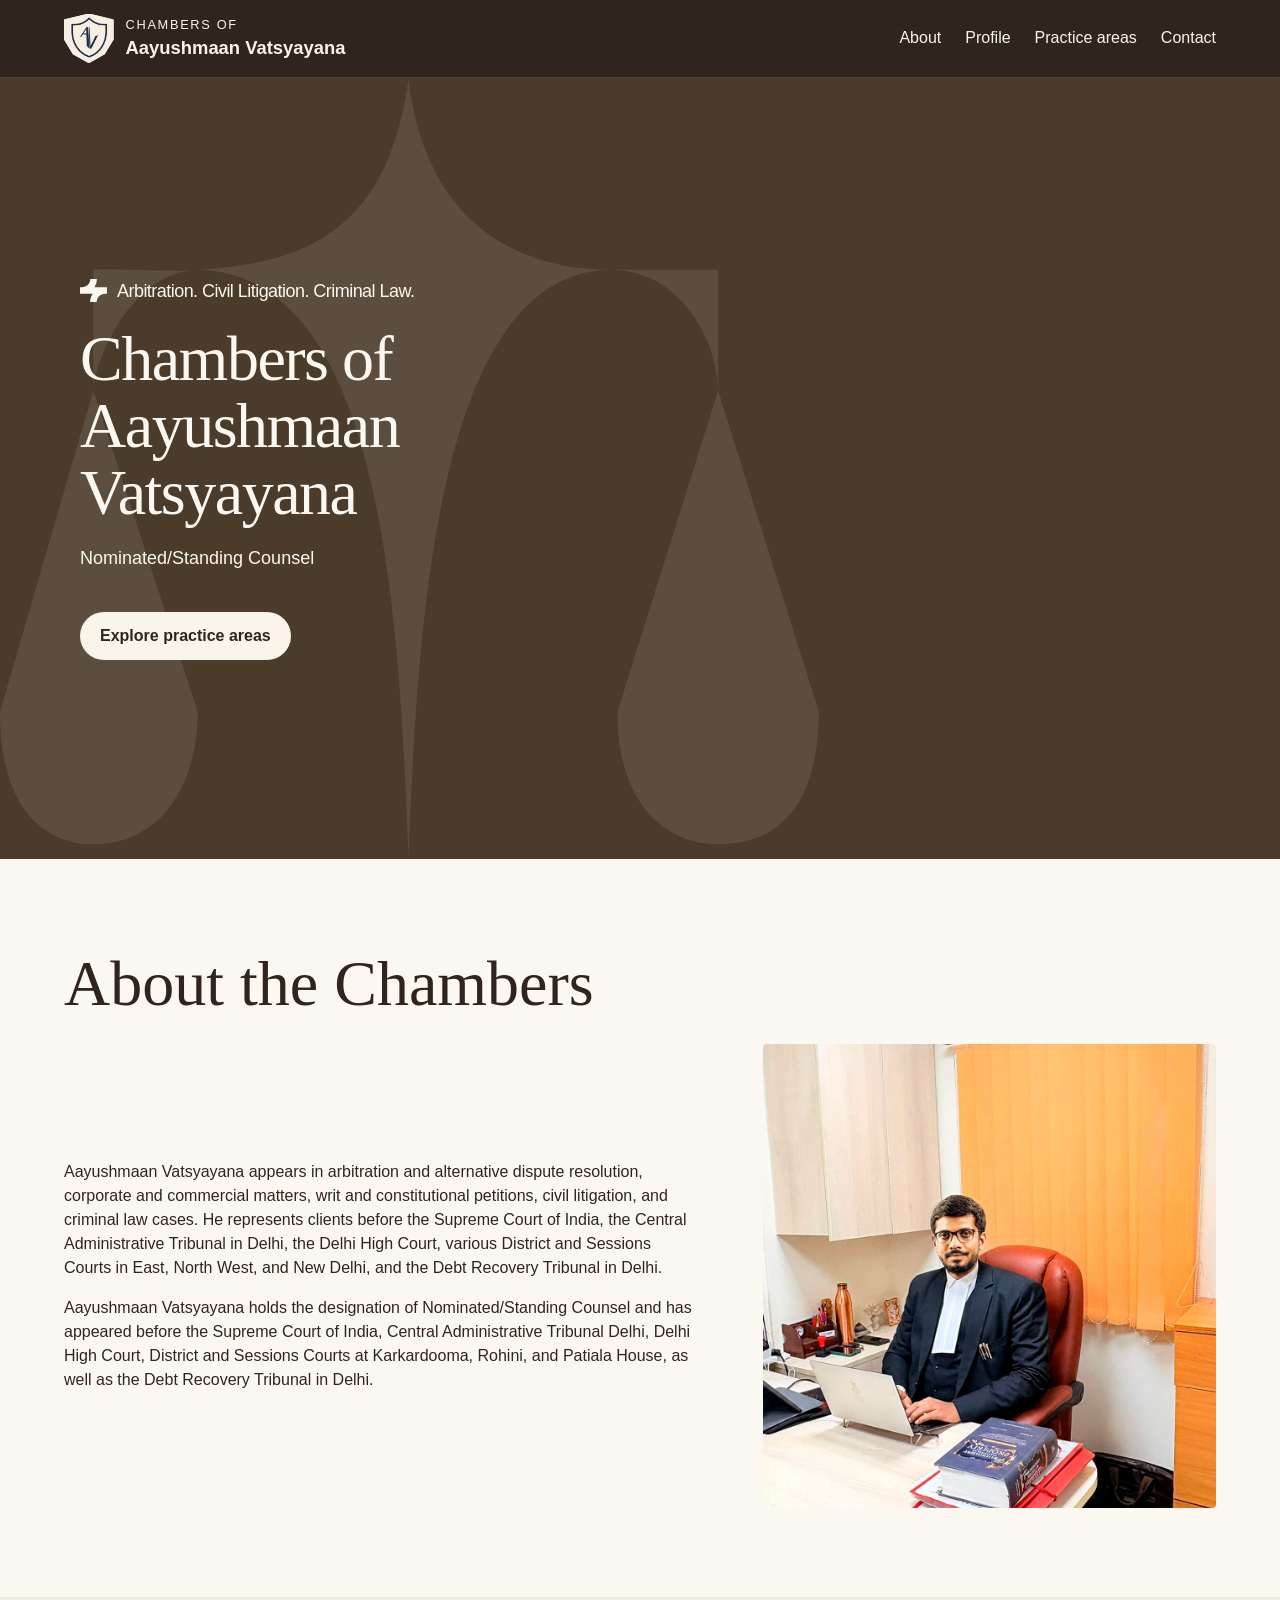
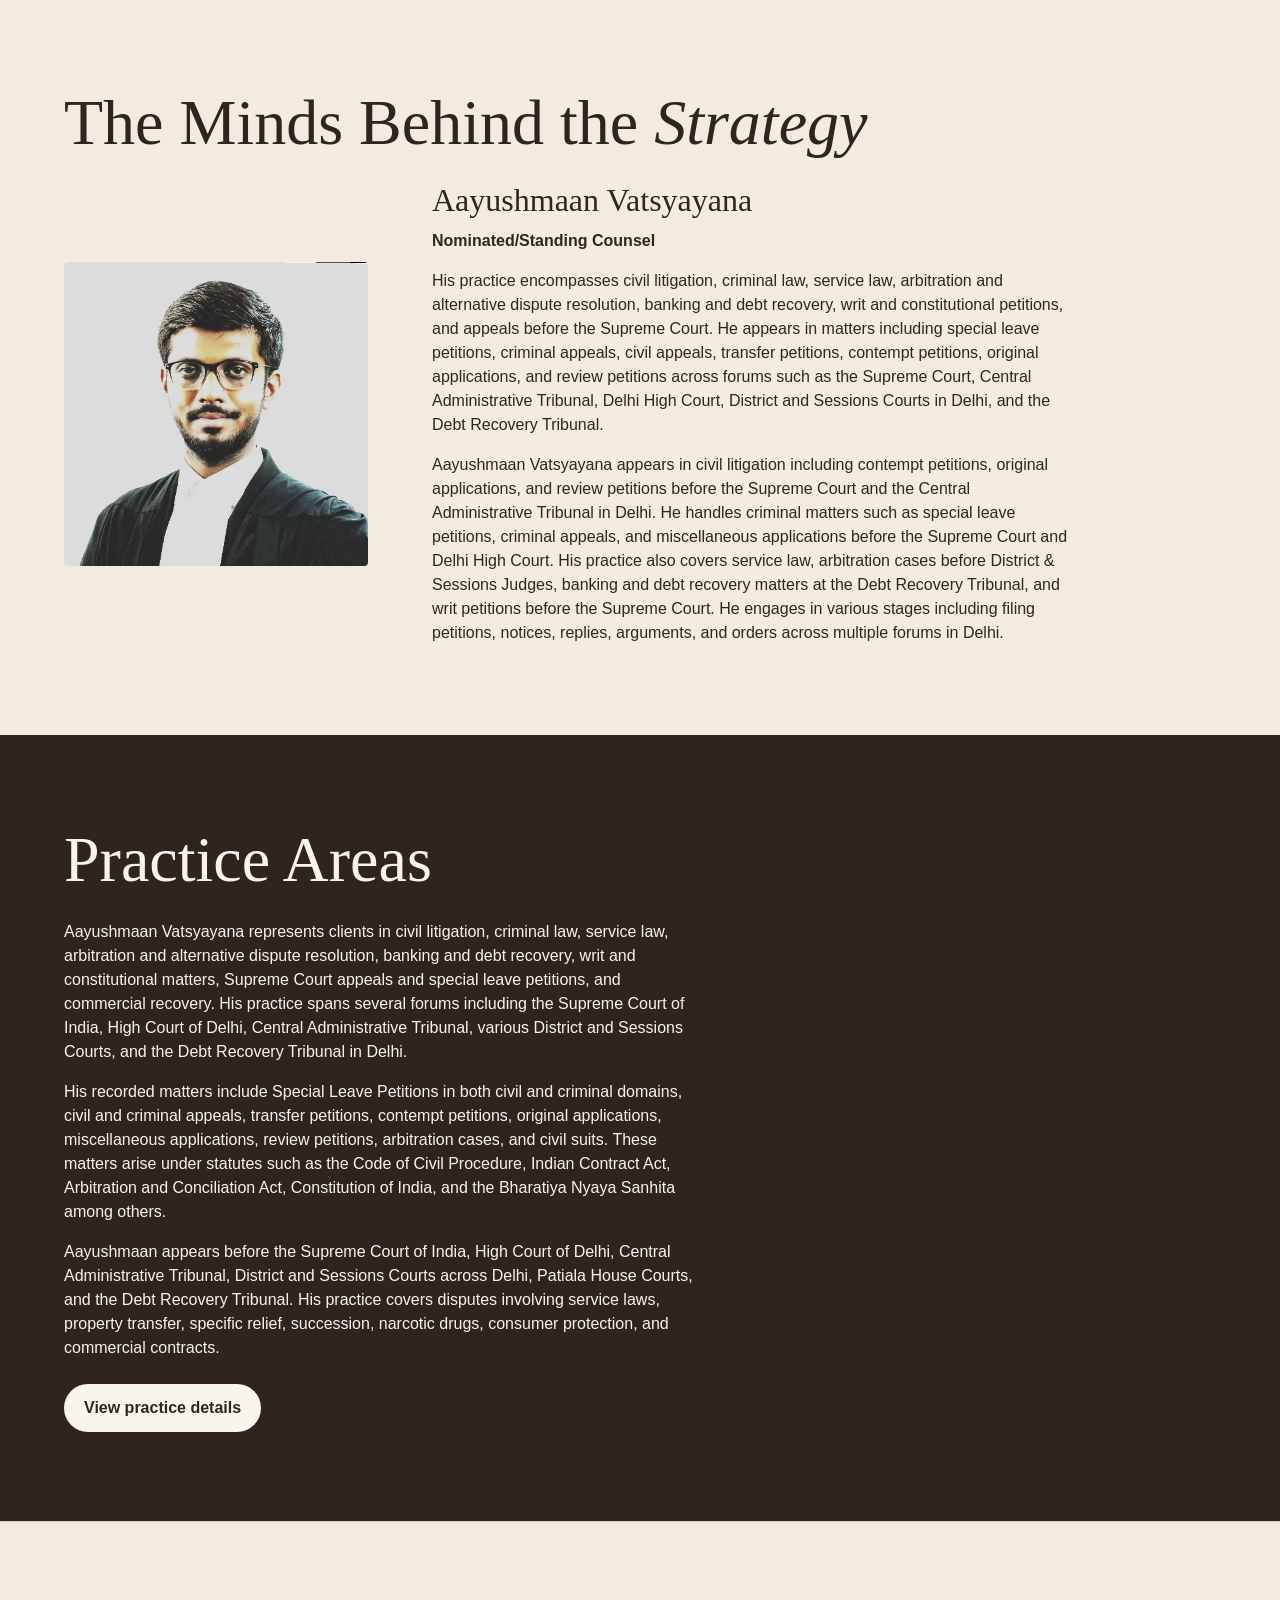
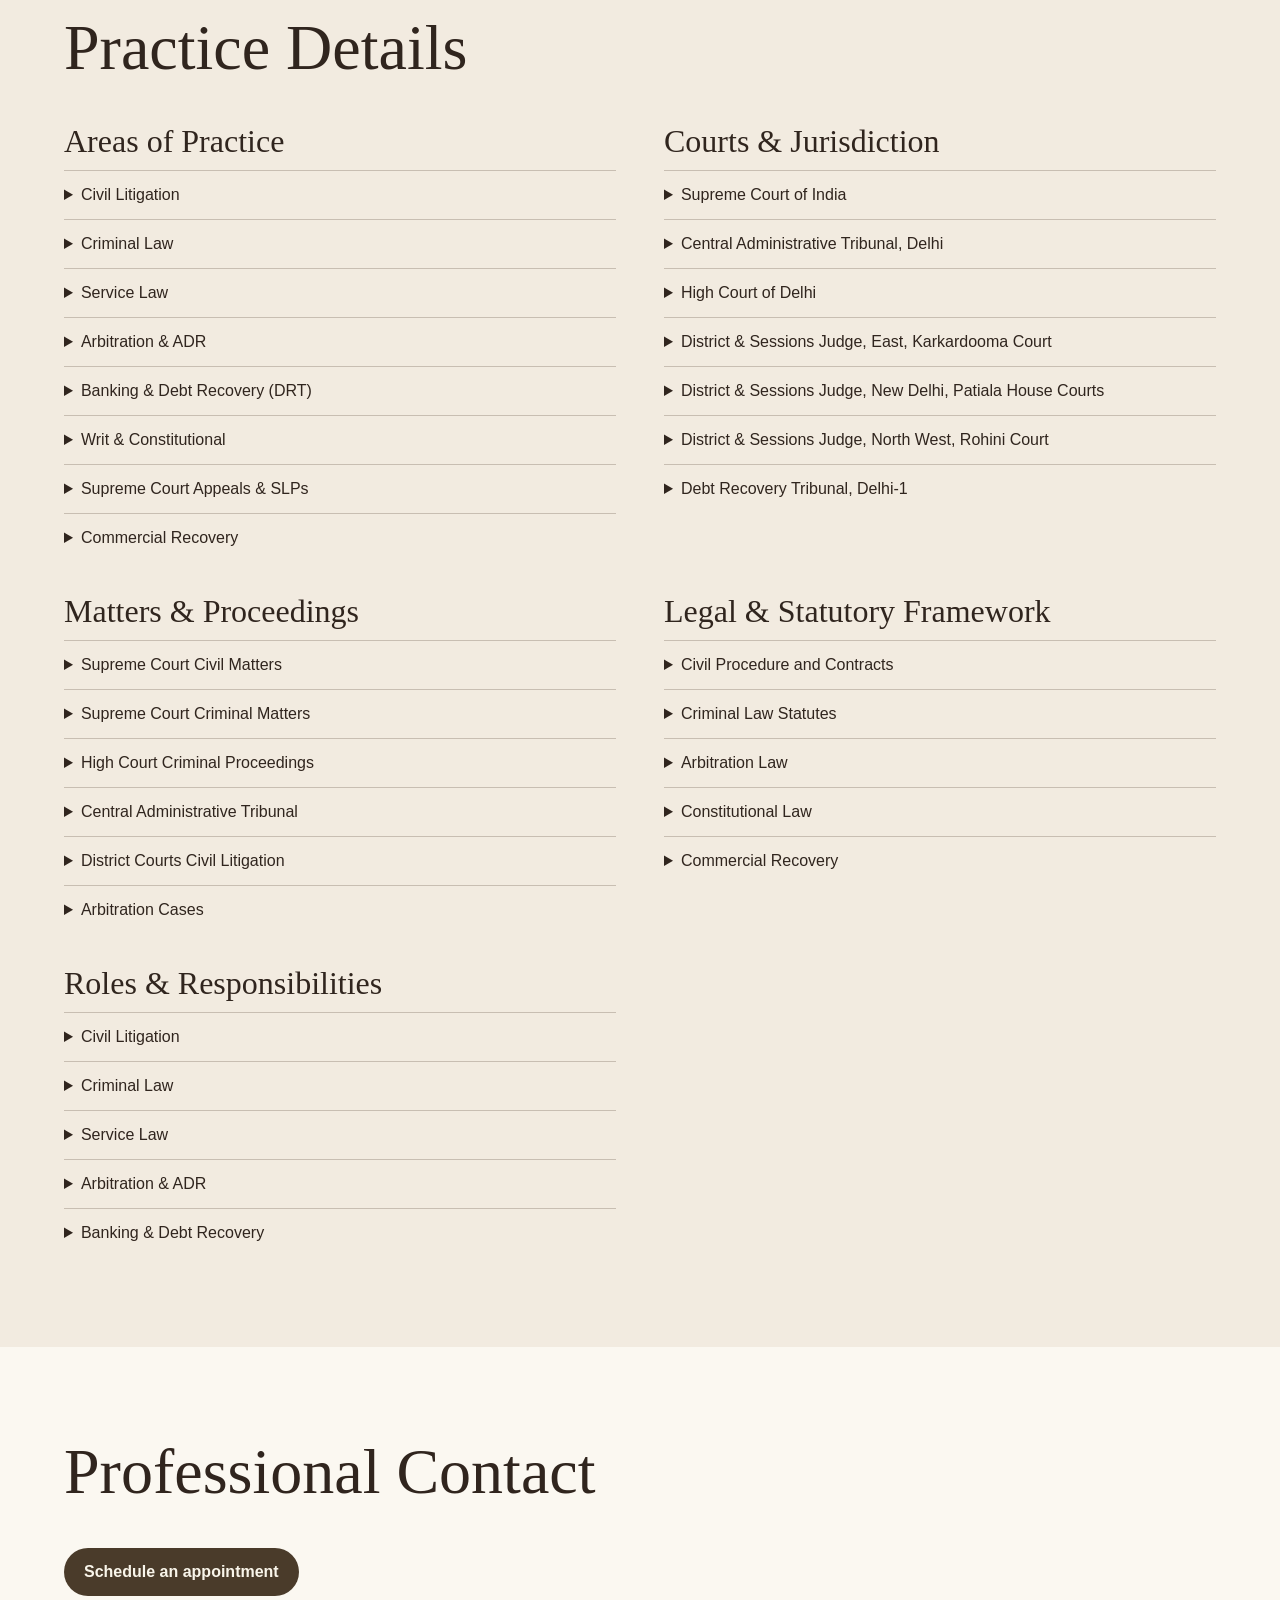
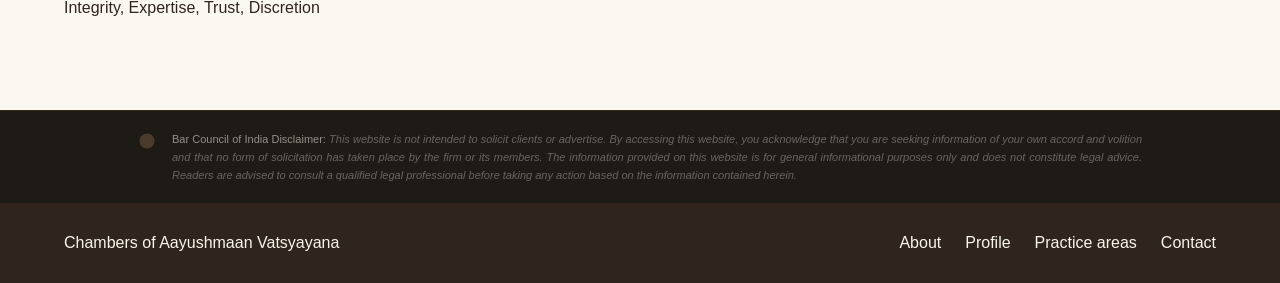
==== commit f11387bf: "Optimize homepage navigation and layout for mobile" ====
--- a/index.html
+++ b/index.html
@@ -11,13 +11,24 @@
       <span class="home-logo-emblem" aria-hidden="true"><img src="./assets/site/images/vatsyayana-logo.jpg" alt="" width="1188" height="750" loading="eager" decoding="async"></span>
       <span class="home-logo-title"><small>Chambers of</small><strong>Aayushmaan Vatsyayana</strong></span>
     </a>
-    <nav aria-label="Main navigation"><a href="#about-us">About</a><a href="#team">Profile</a><a href="#services">Practice areas</a><a href="#contact" data-open-appointment aria-haspopup="dialog">Contact</a></nav>
+    <nav class="home-desktop-nav" aria-label="Main navigation"><a href="#about-us">About</a><a href="#team">Profile</a><a href="#services">Practice areas</a><a href="#contact" data-open-appointment aria-haspopup="dialog">Contact</a></nav>
+    <details class="home-mobile-menu">
+      <summary aria-label="Navigation menu">
+        <span class="home-menu-icon" aria-hidden="true"><span></span><span></span><span></span></span>
+      </summary>
+      <nav aria-label="Mobile navigation">
+        <a href="#hero">Home</a>
+        <a href="#about-us">About</a>
+        <a href="#services">Services</a>
+        <a href="#contact" data-open-appointment aria-haspopup="dialog">Let’s Talk</a>
+      </nav>
+    </details>
   </div>
-</header><div class="relative flex w-full justify-center overflow-hidden bg-[#6d2c34] home-hero-body"><div class="pointer-events-none absolute left-0 top-1/2 hidden -translate-y-1/2 sm:block w-[64%] max-w-[820px] aspect-[805/764]"><img alt="" loading="lazy" decoding="async" data-nimg="fill" class="object-contain object-left" style="position:absolute;height:100%;width:100%;left:0;top:0;right:0;bottom:0;color:transparent" src="./assets/site/images/hero-watermark.__q189041d8.svg"></div><div class="home-hero-engraving"><img src="./assets/site/images/vatsyayana-engraving.png" alt="Engraved portrait of Aayushmaan Vatsyayana at his desk" width="1080" height="1350" loading="eager" decoding="async"></div><div class="home-hero-content relative z-10 flex w-full max-w-[1570px] justify-center md:justify-start items-center px-5 sm:px-8 md:px-12 lg:px-20"><div class="flex home-hero-copy flex-col gap-6 md:gap-10 lg:pl-[34px]"><div class="flex flex-col gap-3 md:gap-5"><div style="opacity: 1; translate: none; rotate: none; scale: none; transform: translate(0px, 0px);" class="flex items-center gap-2.5"><img alt="" loading="lazy" width="27" height="23" decoding="async" data-nimg="1" class="shrink-0 w-5 h-4 md:w-[27px] md:h-[23px]" style="color:transparent" src="./assets/site/images/plus-icon.__q189041d8.svg"><p class="font-jost text-sm md:text-lg font-light tracking-[-0.54px] text-[#f9f5ea]">Arbitration. Civil Litigation. Criminal Law.</p></div><h1 style="opacity: 1; translate: none; rotate: none; scale: none; transform: translate(0px, 0px);" class="font-cormorant text-[42px] sm:text-[56px] md:text-[64px] lg:text-[72px] font-light leading-[1.05] tracking-[-1.5px] text-[#f9f5ea]">Chambers of <br>Aayushmaan Vatsyayana</h1><p class="home-hero-designation font-jost text-[#f9f5ea]">Nominated/Standing Counsel</p></div><div style="opacity: 1; translate: none; rotate: none; scale: none; transform: translate(0px, 0px);"><a class="home-action" href="#services">Explore practice areas</a></div></div></div></div></section>
+</header><div class="relative flex w-full justify-center overflow-hidden bg-[#6d2c34] home-hero-body"><div class="pointer-events-none absolute left-0 top-1/2 hidden -translate-y-1/2 sm:block w-[64%] max-w-[820px] aspect-[805/764]"><img alt="" loading="lazy" decoding="async" data-nimg="fill" class="object-contain object-left" style="position:absolute;height:100%;width:100%;left:0;top:0;right:0;bottom:0;color:transparent" src="./assets/site/images/hero-watermark.__q189041d8.svg"></div><picture class="home-hero-engraving"><source media="(min-width: 768px)" srcset="./assets/site/images/vatsyayana-engraving.png"><img alt="Engraved portrait of Aayushmaan Vatsyayana at his desk" width="1080" height="1350" loading="eager" decoding="async"></picture><div class="home-hero-content relative z-10 flex w-full max-w-[1570px] justify-center md:justify-start items-center px-5 sm:px-8 md:px-12 lg:px-20"><div class="flex home-hero-copy flex-col gap-6 md:gap-10 lg:pl-[34px]"><div class="flex flex-col gap-3 md:gap-5"><div style="opacity: 1; translate: none; rotate: none; scale: none; transform: translate(0px, 0px);" class="flex items-center gap-2.5"><img alt="" loading="lazy" width="27" height="23" decoding="async" data-nimg="1" class="shrink-0 w-5 h-4 md:w-[27px] md:h-[23px]" style="color:transparent" src="./assets/site/images/plus-icon.__q189041d8.svg"><p class="font-jost text-sm md:text-lg font-light tracking-[-0.54px] text-[#f9f5ea]">Arbitration. Civil Litigation. Criminal Law.</p></div><h1 style="opacity: 1; translate: none; rotate: none; scale: none; transform: translate(0px, 0px);" class="font-cormorant text-[42px] sm:text-[56px] md:text-[64px] lg:text-[72px] font-light leading-[1.05] tracking-[-1.5px] text-[#f9f5ea]">Chambers of <br>Aayushmaan Vatsyayana</h1><p class="home-hero-designation font-jost text-[#f9f5ea]">Nominated/Standing Counsel</p></div><div style="opacity: 1; translate: none; rotate: none; scale: none; transform: translate(0px, 0px);"><a class="home-action" href="#services">Explore practice areas</a></div></div></div></div></section>
 <section id="about-us" class="home-section "><div class="home-section-inner"><h2>About the Chambers</h2><div class="home-split"><div class="home-prose"><p>Aayushmaan Vatsyayana appears in arbitration and alternative dispute resolution, corporate and commercial matters, writ and constitutional petitions, civil litigation, and criminal law cases. He represents clients before the Supreme Court of India, the Central Administrative Tribunal in Delhi, the Delhi High Court, various District and Sessions Courts in East, North West, and New Delhi, and the Debt Recovery Tribunal in Delhi.</p><p>Aayushmaan Vatsyayana holds the designation of Nominated/Standing Counsel and has appeared before the Supreme Court of India, Central Administrative Tribunal Delhi, Delhi High Court, District and Sessions Courts at Karkardooma, Rohini, and Patiala House, as well as the Debt Recovery Tribunal in Delhi.</p></div><img src="./assets/site/images/vatsyayana-office.png" alt="Aayushmaan Vatsyayana in his chambers" width="1080" height="1350" loading="lazy" decoding="async"></div></div></section>
 <section id="team" class="home-section "><div class="home-section-inner"><h2>The Minds Behind the <em>Strategy</em></h2><div class="home-split home-profile"><img src="./assets/site/images/vatsyayana-headshot.jpg" alt="Aayushmaan Vatsyayana" width="500" height="500" loading="lazy" decoding="async"><div class="home-prose"><h3>Aayushmaan Vatsyayana</h3><p class="home-role">Nominated/Standing Counsel</p><p>His practice encompasses civil litigation, criminal law, service law, arbitration and alternative dispute resolution, banking and debt recovery, writ and constitutional petitions, and appeals before the Supreme Court. He appears in matters including special leave petitions, criminal appeals, civil appeals, transfer petitions, contempt petitions, original applications, and review petitions across forums such as the Supreme Court, Central Administrative Tribunal, Delhi High Court, District and Sessions Courts in Delhi, and the Debt Recovery Tribunal.</p><p>Aayushmaan Vatsyayana appears in civil litigation including contempt petitions, original applications, and review petitions before the Supreme Court and the Central Administrative Tribunal in Delhi. He handles criminal matters such as special leave petitions, criminal appeals, and miscellaneous applications before the Supreme Court and Delhi High Court. His practice also covers service law, arbitration cases before District &amp; Sessions Judges, banking and debt recovery matters at the Debt Recovery Tribunal, and writ petitions before the Supreme Court. He engages in various stages including filing petitions, notices, replies, arguments, and orders across multiple forums in Delhi.</p></div></div></div></section>
 <section id="services" class="home-section home-section-dark"><div class="home-section-inner"><div class="practice-intro"><div><h2>Practice Areas</h2><div class="home-prose"><p>Aayushmaan Vatsyayana represents clients in civil litigation, criminal law, service law, arbitration and alternative dispute resolution, banking and debt recovery, writ and constitutional matters, Supreme Court appeals and special leave petitions, and commercial recovery. His practice spans several forums including the Supreme Court of India, High Court of Delhi, Central Administrative Tribunal, various District and Sessions Courts, and the Debt Recovery Tribunal in Delhi.</p><p>His recorded matters include Special Leave Petitions in both civil and criminal domains, civil and criminal appeals, transfer petitions, contempt petitions, original applications, miscellaneous applications, review petitions, arbitration cases, and civil suits. These matters arise under statutes such as the Code of Civil Procedure, Indian Contract Act, Arbitration and Conciliation Act, Constitution of India, and the Bharatiya Nyaya Sanhita among others.</p><p>Aayushmaan appears before the Supreme Court of India, High Court of Delhi, Central Administrative Tribunal, District and Sessions Courts across Delhi, Patiala House Courts, and the Debt Recovery Tribunal. His practice covers disputes involving service laws, property transfer, specific relief, succession, narcotic drugs, consumer protection, and commercial contracts.</p></div><a class="home-action practice-directory-link" href="#practice-directory">View practice details</a></div>
-  <img class="practice-engraving" src="./assets/site/_next/image.__q00c6fb45.png" alt="" width="1364" height="2050" loading="lazy" decoding="async">
+  <picture class="practice-engraving"><source media="(min-width: 768px)" srcset="./assets/site/_next/image.__q00c6fb45.png"><img alt="" width="1364" height="2050" loading="lazy" decoding="async"></picture>
 </div></div></section>
 <section id="practice-directory" class="home-section practice-directory" aria-labelledby="practice-directory-title">
   <div class="home-section-inner">
--- a/brand/brand.css
+++ b/brand/brand.css
@@ -173,7 +173,7 @@
   isolation: isolate;
 }
 
-.home-hero-engraving img:first-child {
+.home-hero-engraving img {
   position: absolute;
   inset: 0;
   width: 100%;
@@ -315,18 +315,6 @@
     padding-block: 2.5rem;
   }
 
-  .home-hero-engraving {
-    position: relative;
-    inset: auto;
-    width: 100%;
-    height: clamp(17rem, 90vw, 29rem);
-  }
-
-  .home-hero-engraving img:first-child {
-    mask-image: linear-gradient(to bottom, transparent, #000 22%);
-    object-position: center 60%;
-  }
-
   .home-split,
   .home-disclosure-grid {
     grid-template-columns: minmax(0, 1fr);
@@ -391,12 +379,16 @@
 
 .practice-engraving {
   display: block;
+  justify-self: end;
+}
+
+.practice-engraving img {
+  display: block;
   width: 100%;
   height: auto;
   max-height: clamp(25rem, 51vw, 45rem);
   object-fit: contain;
   object-position: right bottom;
-  justify-self: end;
 }
 
 .practice-engraving-waiting {
@@ -546,23 +538,8 @@
 }
 
 @media (max-width: 640px) {
-  .practice-intro,
   .appointment-fields {
     grid-template-columns: minmax(0, 1fr);
-  }
-
-  .practice-intro {
-    row-gap: 1rem;
-  }
-
-  .practice-intro > div {
-    padding-inline-end: clamp(1.25rem, 5vw, 5rem);
-    padding-block-end: 0;
-  }
-
-  .practice-engraving {
-    width: min(80vw, 23rem);
-    max-height: 28rem;
   }
 }
 
@@ -584,3 +561,110 @@
     clip-path: none;
   }
 }
+
+.home-mobile-menu {
+  display: none;
+}
+
+@media (max-width: 767px) {
+  .home-header-inner {
+    position: relative;
+    flex-wrap: nowrap;
+    gap: .75rem;
+  }
+
+  .home-header .home-desktop-nav,
+  .home-hero-engraving,
+  .practice-engraving {
+    display: none;
+  }
+
+  .home-logo {
+    min-width: 0;
+  }
+
+  .home-logo-emblem {
+    flex: 0 0 2.75rem;
+  }
+
+  .home-logo-title strong {
+    font-size: clamp(.95rem, 4vw, 1.15rem);
+  }
+
+  .home-mobile-menu {
+    display: block;
+    flex: none;
+  }
+
+  .home-mobile-menu summary {
+    display: grid;
+    place-items: center;
+    width: 2.75rem;
+    height: 2.75rem;
+    list-style: none;
+    cursor: pointer;
+    border: 1px solid #f9f5ea59;
+    border-radius: .3rem;
+  }
+
+  .home-mobile-menu summary::-webkit-details-marker {
+    display: none;
+  }
+
+  .home-menu-icon {
+    display: grid;
+    gap: .25rem;
+  }
+
+  .home-menu-icon span {
+    width: 1.25rem;
+    height: 2px;
+    background: currentColor;
+  }
+
+  .home-mobile-menu nav {
+    position: absolute;
+    z-index: 20;
+    inset: calc(100% + .85rem) 0 auto;
+    display: grid;
+    gap: 0;
+    padding: .35rem .75rem;
+    background: #30251e;
+    border: 1px solid #af885580;
+    box-shadow: 0 .6rem 1.3rem #17100b4d;
+  }
+
+  .home-mobile-menu:not([open]) nav {
+    display: none;
+  }
+
+  .home-mobile-menu a {
+    display: flex;
+    align-items: center;
+    min-height: 2.75rem;
+    padding-inline: .65rem;
+  }
+
+  .home-mobile-menu a + a {
+    border-top: 1px solid #f9f5ea26;
+  }
+
+  .home-mobile-menu :focus-visible {
+    outline: 2px solid #e3c390;
+    outline-offset: 2px;
+  }
+
+  #hero .home-hero-body {
+    min-height: 0;
+  }
+
+  #hero h1 {
+    font-size: clamp(2.2rem, 9vw, 3.5rem);
+    overflow-wrap: anywhere;
+  }
+
+  .practice-intro {
+    display: block;
+    margin-inline-end: 0;
+  }
+}
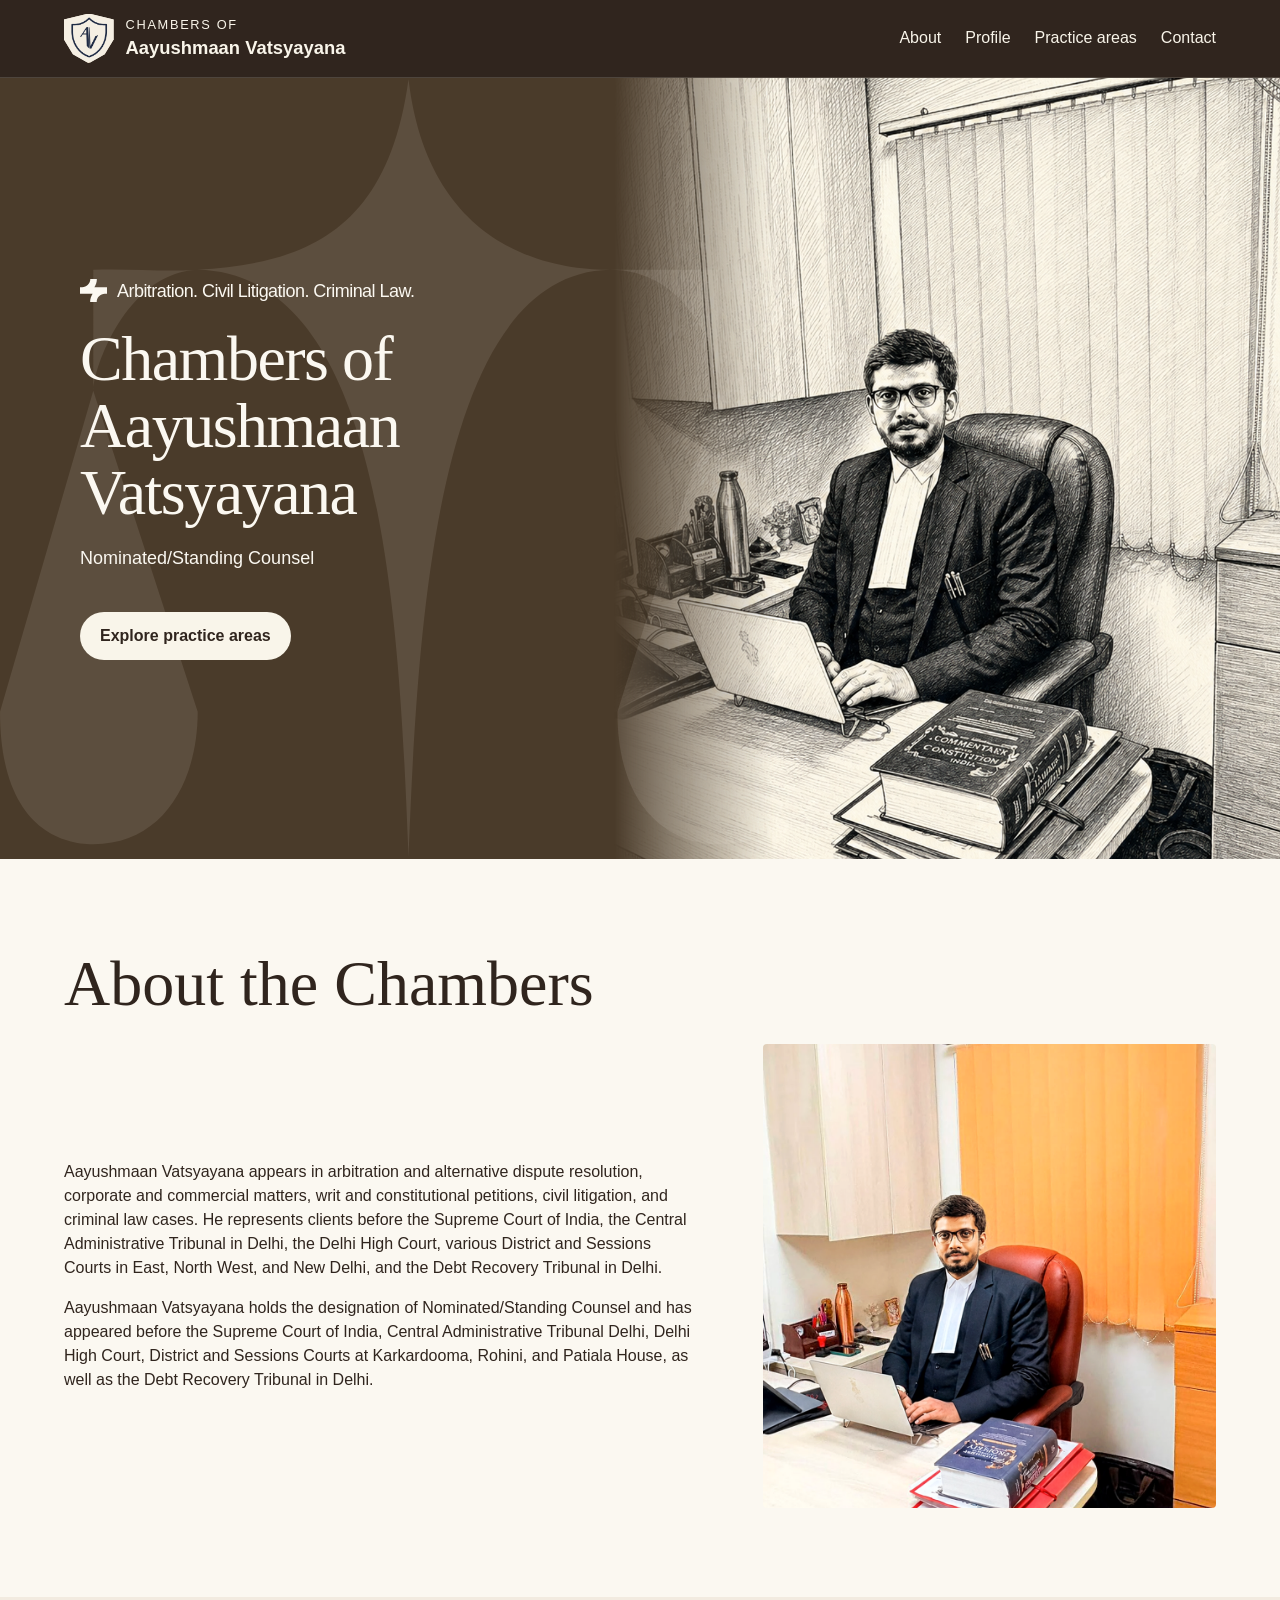
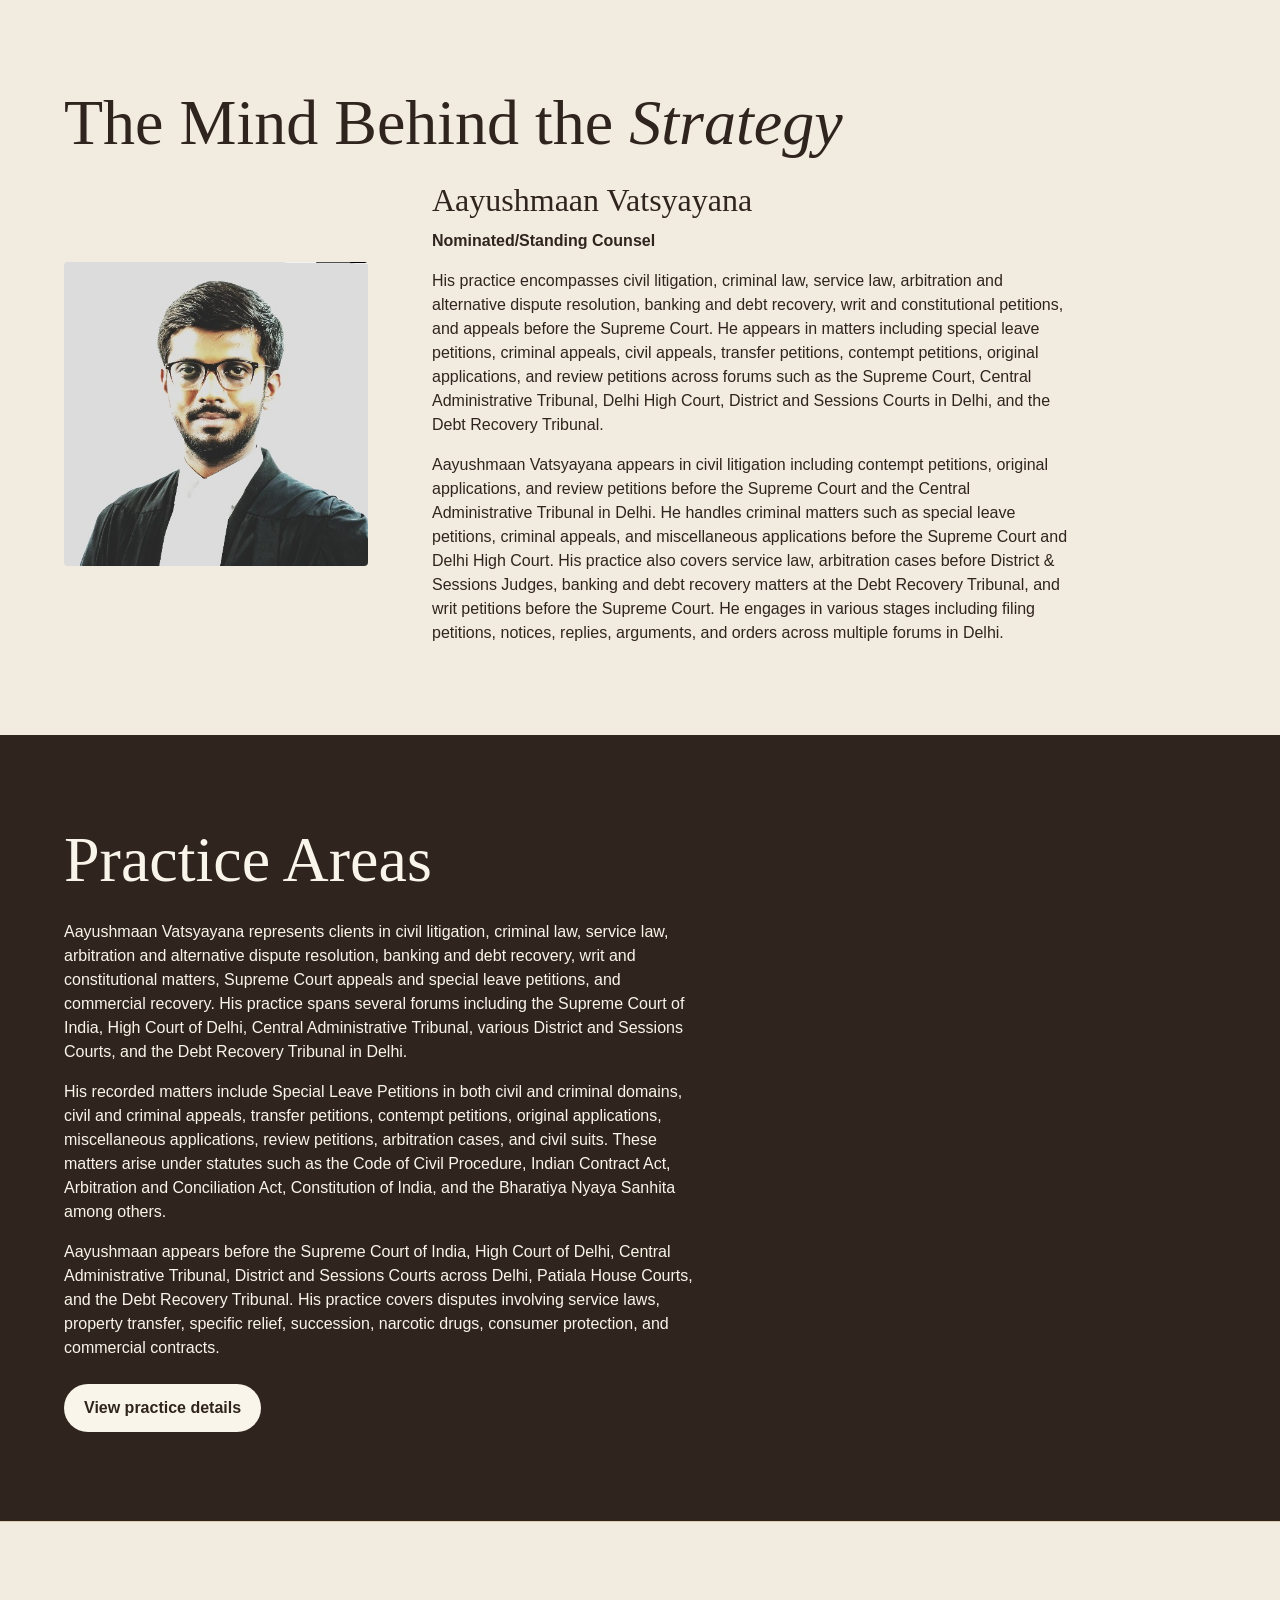
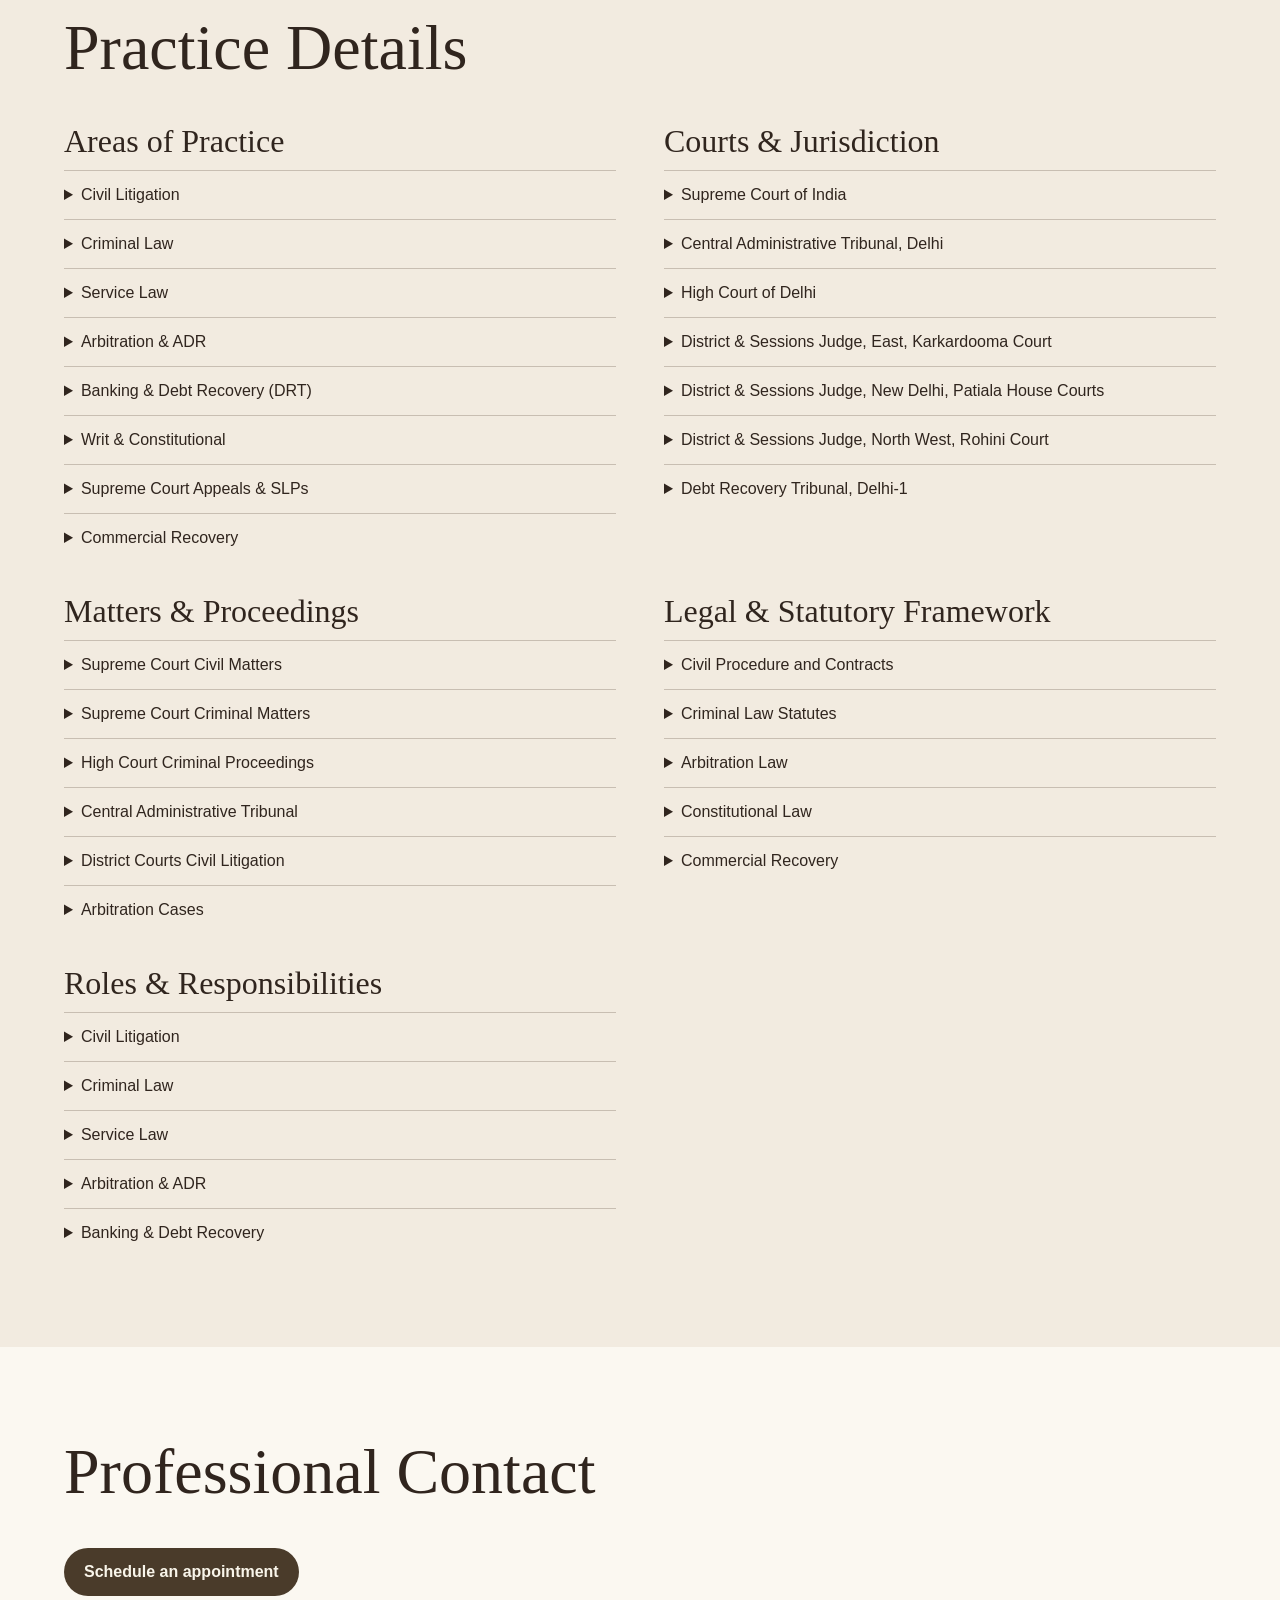
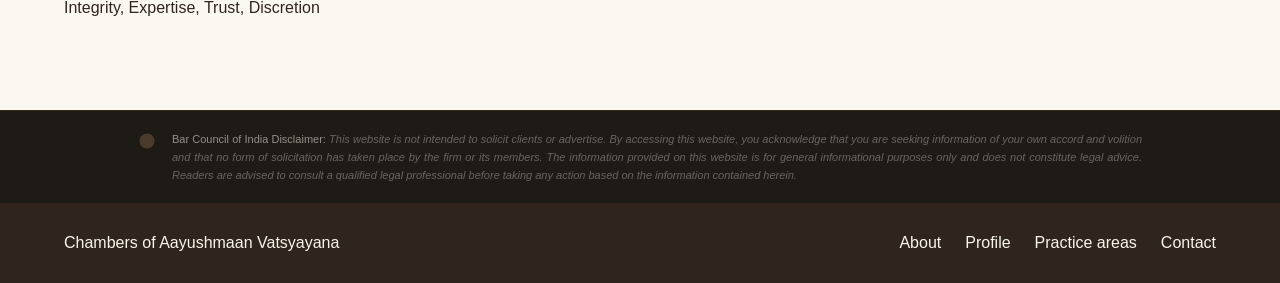
==== commit 2c19db1d: "Restore mobile hero portrait and correct profile heading" ====
--- a/index.html
+++ b/index.html
@@ -24,9 +24,9 @@
       </nav>
     </details>
   </div>
-</header><div class="relative flex w-full justify-center overflow-hidden bg-[#6d2c34] home-hero-body"><div class="pointer-events-none absolute left-0 top-1/2 hidden -translate-y-1/2 sm:block w-[64%] max-w-[820px] aspect-[805/764]"><img alt="" loading="lazy" decoding="async" data-nimg="fill" class="object-contain object-left" style="position:absolute;height:100%;width:100%;left:0;top:0;right:0;bottom:0;color:transparent" src="./assets/site/images/hero-watermark.__q189041d8.svg"></div><picture class="home-hero-engraving"><source media="(min-width: 768px)" srcset="./assets/site/images/vatsyayana-engraving.png"><img alt="Engraved portrait of Aayushmaan Vatsyayana at his desk" width="1080" height="1350" loading="eager" decoding="async"></picture><div class="home-hero-content relative z-10 flex w-full max-w-[1570px] justify-center md:justify-start items-center px-5 sm:px-8 md:px-12 lg:px-20"><div class="flex home-hero-copy flex-col gap-6 md:gap-10 lg:pl-[34px]"><div class="flex flex-col gap-3 md:gap-5"><div style="opacity: 1; translate: none; rotate: none; scale: none; transform: translate(0px, 0px);" class="flex items-center gap-2.5"><img alt="" loading="lazy" width="27" height="23" decoding="async" data-nimg="1" class="shrink-0 w-5 h-4 md:w-[27px] md:h-[23px]" style="color:transparent" src="./assets/site/images/plus-icon.__q189041d8.svg"><p class="font-jost text-sm md:text-lg font-light tracking-[-0.54px] text-[#f9f5ea]">Arbitration. Civil Litigation. Criminal Law.</p></div><h1 style="opacity: 1; translate: none; rotate: none; scale: none; transform: translate(0px, 0px);" class="font-cormorant text-[42px] sm:text-[56px] md:text-[64px] lg:text-[72px] font-light leading-[1.05] tracking-[-1.5px] text-[#f9f5ea]">Chambers of <br>Aayushmaan Vatsyayana</h1><p class="home-hero-designation font-jost text-[#f9f5ea]">Nominated/Standing Counsel</p></div><div style="opacity: 1; translate: none; rotate: none; scale: none; transform: translate(0px, 0px);"><a class="home-action" href="#services">Explore practice areas</a></div></div></div></div></section>
+</header><div class="relative flex w-full justify-center overflow-hidden bg-[#6d2c34] home-hero-body"><div class="pointer-events-none absolute left-0 top-1/2 hidden -translate-y-1/2 sm:block w-[64%] max-w-[820px] aspect-[805/764]"><img alt="" loading="lazy" decoding="async" data-nimg="fill" class="object-contain object-left" style="position:absolute;height:100%;width:100%;left:0;top:0;right:0;bottom:0;color:transparent" src="./assets/site/images/hero-watermark.__q189041d8.svg"></div><div class="home-hero-engraving"><img src="./assets/site/images/vatsyayana-engraving.png" alt="Engraved portrait of Aayushmaan Vatsyayana at his desk" width="1080" height="1350" loading="eager" decoding="async"></div><div class="home-hero-content relative z-10 flex w-full max-w-[1570px] justify-center md:justify-start items-center px-5 sm:px-8 md:px-12 lg:px-20"><div class="flex home-hero-copy flex-col gap-6 md:gap-10 lg:pl-[34px]"><div class="flex flex-col gap-3 md:gap-5"><div style="opacity: 1; translate: none; rotate: none; scale: none; transform: translate(0px, 0px);" class="flex items-center gap-2.5"><img alt="" loading="lazy" width="27" height="23" decoding="async" data-nimg="1" class="shrink-0 w-5 h-4 md:w-[27px] md:h-[23px]" style="color:transparent" src="./assets/site/images/plus-icon.__q189041d8.svg"><p class="font-jost text-sm md:text-lg font-light tracking-[-0.54px] text-[#f9f5ea]">Arbitration. Civil Litigation. Criminal Law.</p></div><h1 style="opacity: 1; translate: none; rotate: none; scale: none; transform: translate(0px, 0px);" class="font-cormorant text-[42px] sm:text-[56px] md:text-[64px] lg:text-[72px] font-light leading-[1.05] tracking-[-1.5px] text-[#f9f5ea]">Chambers of <br>Aayushmaan Vatsyayana</h1><p class="home-hero-designation font-jost text-[#f9f5ea]">Nominated/Standing Counsel</p></div><div style="opacity: 1; translate: none; rotate: none; scale: none; transform: translate(0px, 0px);"><a class="home-action" href="#services">Explore practice areas</a></div></div></div></div></section>
 <section id="about-us" class="home-section "><div class="home-section-inner"><h2>About the Chambers</h2><div class="home-split"><div class="home-prose"><p>Aayushmaan Vatsyayana appears in arbitration and alternative dispute resolution, corporate and commercial matters, writ and constitutional petitions, civil litigation, and criminal law cases. He represents clients before the Supreme Court of India, the Central Administrative Tribunal in Delhi, the Delhi High Court, various District and Sessions Courts in East, North West, and New Delhi, and the Debt Recovery Tribunal in Delhi.</p><p>Aayushmaan Vatsyayana holds the designation of Nominated/Standing Counsel and has appeared before the Supreme Court of India, Central Administrative Tribunal Delhi, Delhi High Court, District and Sessions Courts at Karkardooma, Rohini, and Patiala House, as well as the Debt Recovery Tribunal in Delhi.</p></div><img src="./assets/site/images/vatsyayana-office.png" alt="Aayushmaan Vatsyayana in his chambers" width="1080" height="1350" loading="lazy" decoding="async"></div></div></section>
-<section id="team" class="home-section "><div class="home-section-inner"><h2>The Minds Behind the <em>Strategy</em></h2><div class="home-split home-profile"><img src="./assets/site/images/vatsyayana-headshot.jpg" alt="Aayushmaan Vatsyayana" width="500" height="500" loading="lazy" decoding="async"><div class="home-prose"><h3>Aayushmaan Vatsyayana</h3><p class="home-role">Nominated/Standing Counsel</p><p>His practice encompasses civil litigation, criminal law, service law, arbitration and alternative dispute resolution, banking and debt recovery, writ and constitutional petitions, and appeals before the Supreme Court. He appears in matters including special leave petitions, criminal appeals, civil appeals, transfer petitions, contempt petitions, original applications, and review petitions across forums such as the Supreme Court, Central Administrative Tribunal, Delhi High Court, District and Sessions Courts in Delhi, and the Debt Recovery Tribunal.</p><p>Aayushmaan Vatsyayana appears in civil litigation including contempt petitions, original applications, and review petitions before the Supreme Court and the Central Administrative Tribunal in Delhi. He handles criminal matters such as special leave petitions, criminal appeals, and miscellaneous applications before the Supreme Court and Delhi High Court. His practice also covers service law, arbitration cases before District &amp; Sessions Judges, banking and debt recovery matters at the Debt Recovery Tribunal, and writ petitions before the Supreme Court. He engages in various stages including filing petitions, notices, replies, arguments, and orders across multiple forums in Delhi.</p></div></div></div></section>
+<section id="team" class="home-section "><div class="home-section-inner"><h2>The Mind Behind the <em>Strategy</em></h2><div class="home-split home-profile"><img src="./assets/site/images/vatsyayana-headshot.jpg" alt="Aayushmaan Vatsyayana" width="500" height="500" loading="lazy" decoding="async"><div class="home-prose"><h3>Aayushmaan Vatsyayana</h3><p class="home-role">Nominated/Standing Counsel</p><p>His practice encompasses civil litigation, criminal law, service law, arbitration and alternative dispute resolution, banking and debt recovery, writ and constitutional petitions, and appeals before the Supreme Court. He appears in matters including special leave petitions, criminal appeals, civil appeals, transfer petitions, contempt petitions, original applications, and review petitions across forums such as the Supreme Court, Central Administrative Tribunal, Delhi High Court, District and Sessions Courts in Delhi, and the Debt Recovery Tribunal.</p><p>Aayushmaan Vatsyayana appears in civil litigation including contempt petitions, original applications, and review petitions before the Supreme Court and the Central Administrative Tribunal in Delhi. He handles criminal matters such as special leave petitions, criminal appeals, and miscellaneous applications before the Supreme Court and Delhi High Court. His practice also covers service law, arbitration cases before District &amp; Sessions Judges, banking and debt recovery matters at the Debt Recovery Tribunal, and writ petitions before the Supreme Court. He engages in various stages including filing petitions, notices, replies, arguments, and orders across multiple forums in Delhi.</p></div></div></div></section>
 <section id="services" class="home-section home-section-dark"><div class="home-section-inner"><div class="practice-intro"><div><h2>Practice Areas</h2><div class="home-prose"><p>Aayushmaan Vatsyayana represents clients in civil litigation, criminal law, service law, arbitration and alternative dispute resolution, banking and debt recovery, writ and constitutional matters, Supreme Court appeals and special leave petitions, and commercial recovery. His practice spans several forums including the Supreme Court of India, High Court of Delhi, Central Administrative Tribunal, various District and Sessions Courts, and the Debt Recovery Tribunal in Delhi.</p><p>His recorded matters include Special Leave Petitions in both civil and criminal domains, civil and criminal appeals, transfer petitions, contempt petitions, original applications, miscellaneous applications, review petitions, arbitration cases, and civil suits. These matters arise under statutes such as the Code of Civil Procedure, Indian Contract Act, Arbitration and Conciliation Act, Constitution of India, and the Bharatiya Nyaya Sanhita among others.</p><p>Aayushmaan appears before the Supreme Court of India, High Court of Delhi, Central Administrative Tribunal, District and Sessions Courts across Delhi, Patiala House Courts, and the Debt Recovery Tribunal. His practice covers disputes involving service laws, property transfer, specific relief, succession, narcotic drugs, consumer protection, and commercial contracts.</p></div><a class="home-action practice-directory-link" href="#practice-directory">View practice details</a></div>
   <picture class="practice-engraving"><source media="(min-width: 768px)" srcset="./assets/site/_next/image.__q00c6fb45.png"><img alt="" width="1364" height="2050" loading="lazy" decoding="async"></picture>
 </div></div></section>
--- a/brand/brand.css
+++ b/brand/brand.css
@@ -574,7 +574,6 @@
   }
 
   .home-header .home-desktop-nav,
-  .home-hero-engraving,
   .practice-engraving {
     display: none;
   }
@@ -658,6 +657,18 @@
     min-height: 0;
   }
 
+  .home-hero-engraving {
+    position: relative;
+    inset: auto;
+    width: 100%;
+    height: clamp(18rem, 105vw, 33rem);
+  }
+
+  .home-hero-engraving img {
+    object-position: center 63%;
+    mask-image: linear-gradient(to bottom, transparent, #000 18%);
+  }
+
   #hero h1 {
     font-size: clamp(2.2rem, 9vw, 3.5rem);
     overflow-wrap: anywhere;
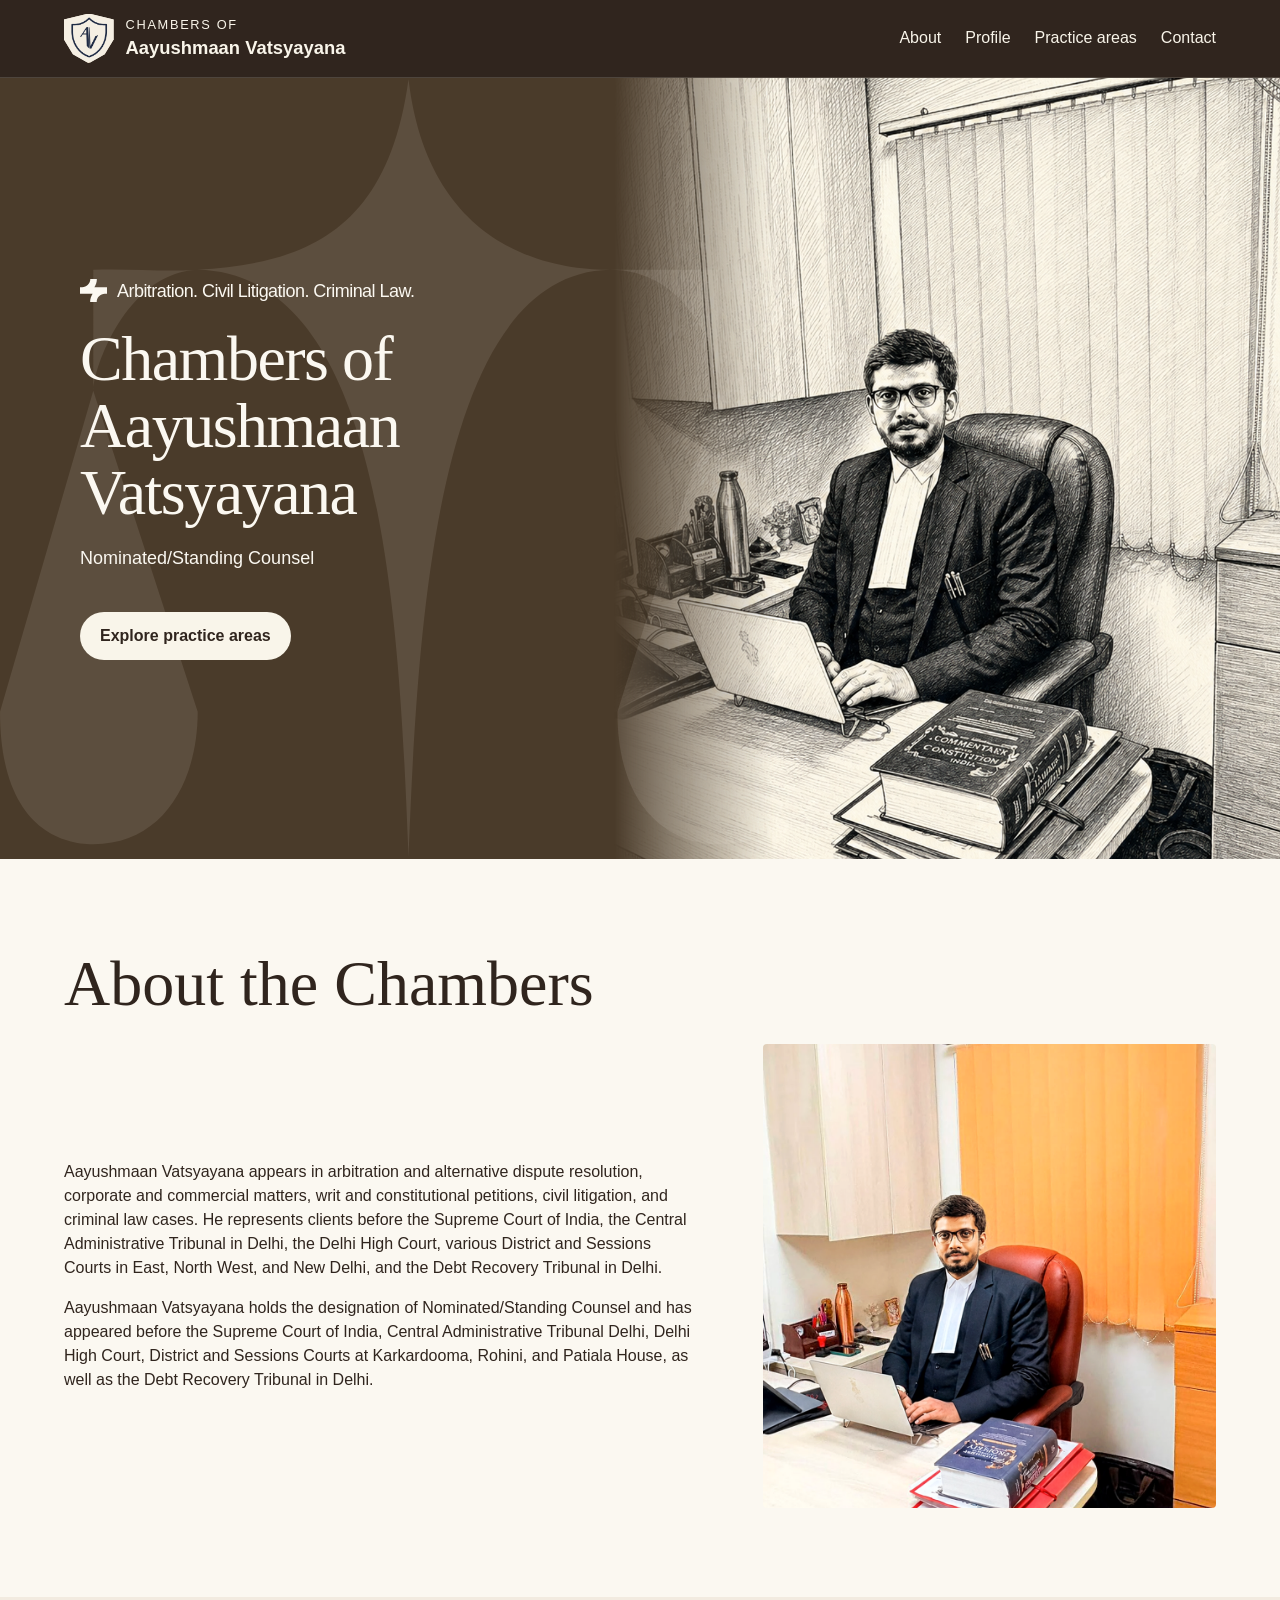
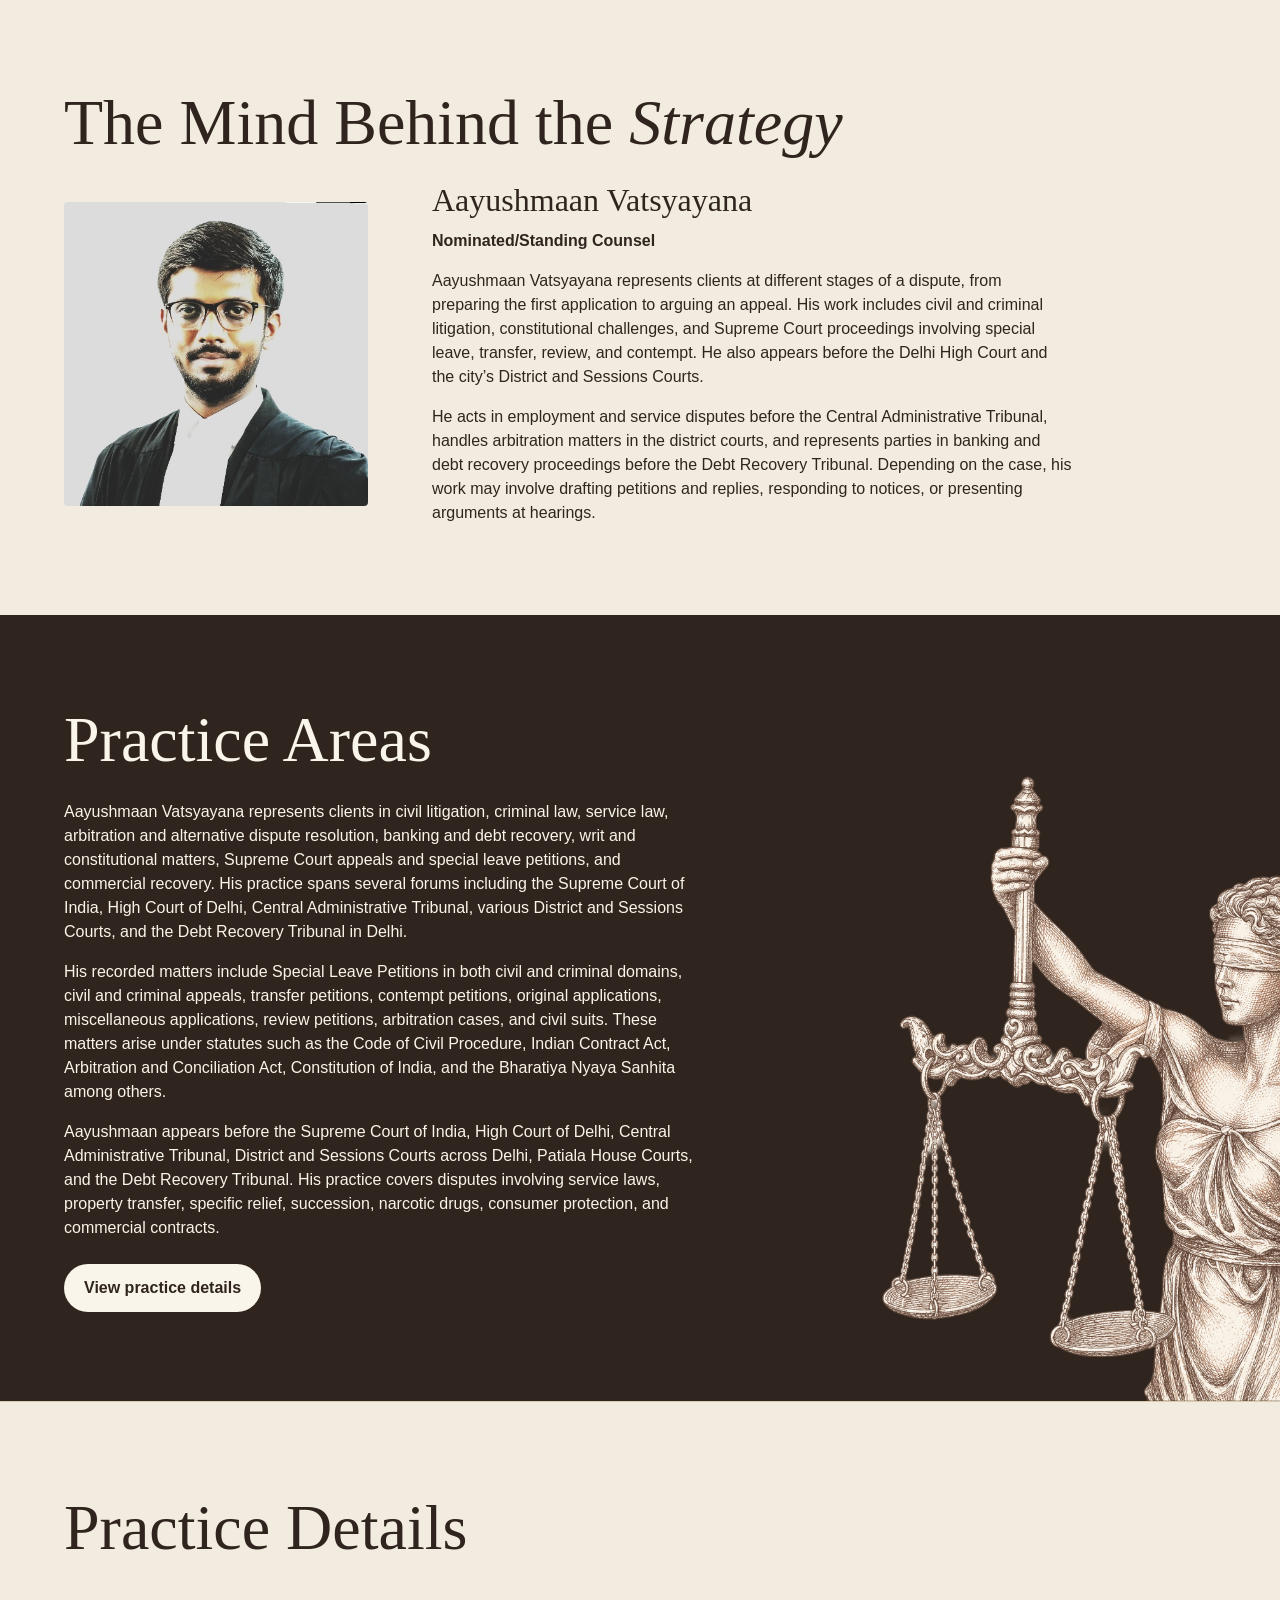
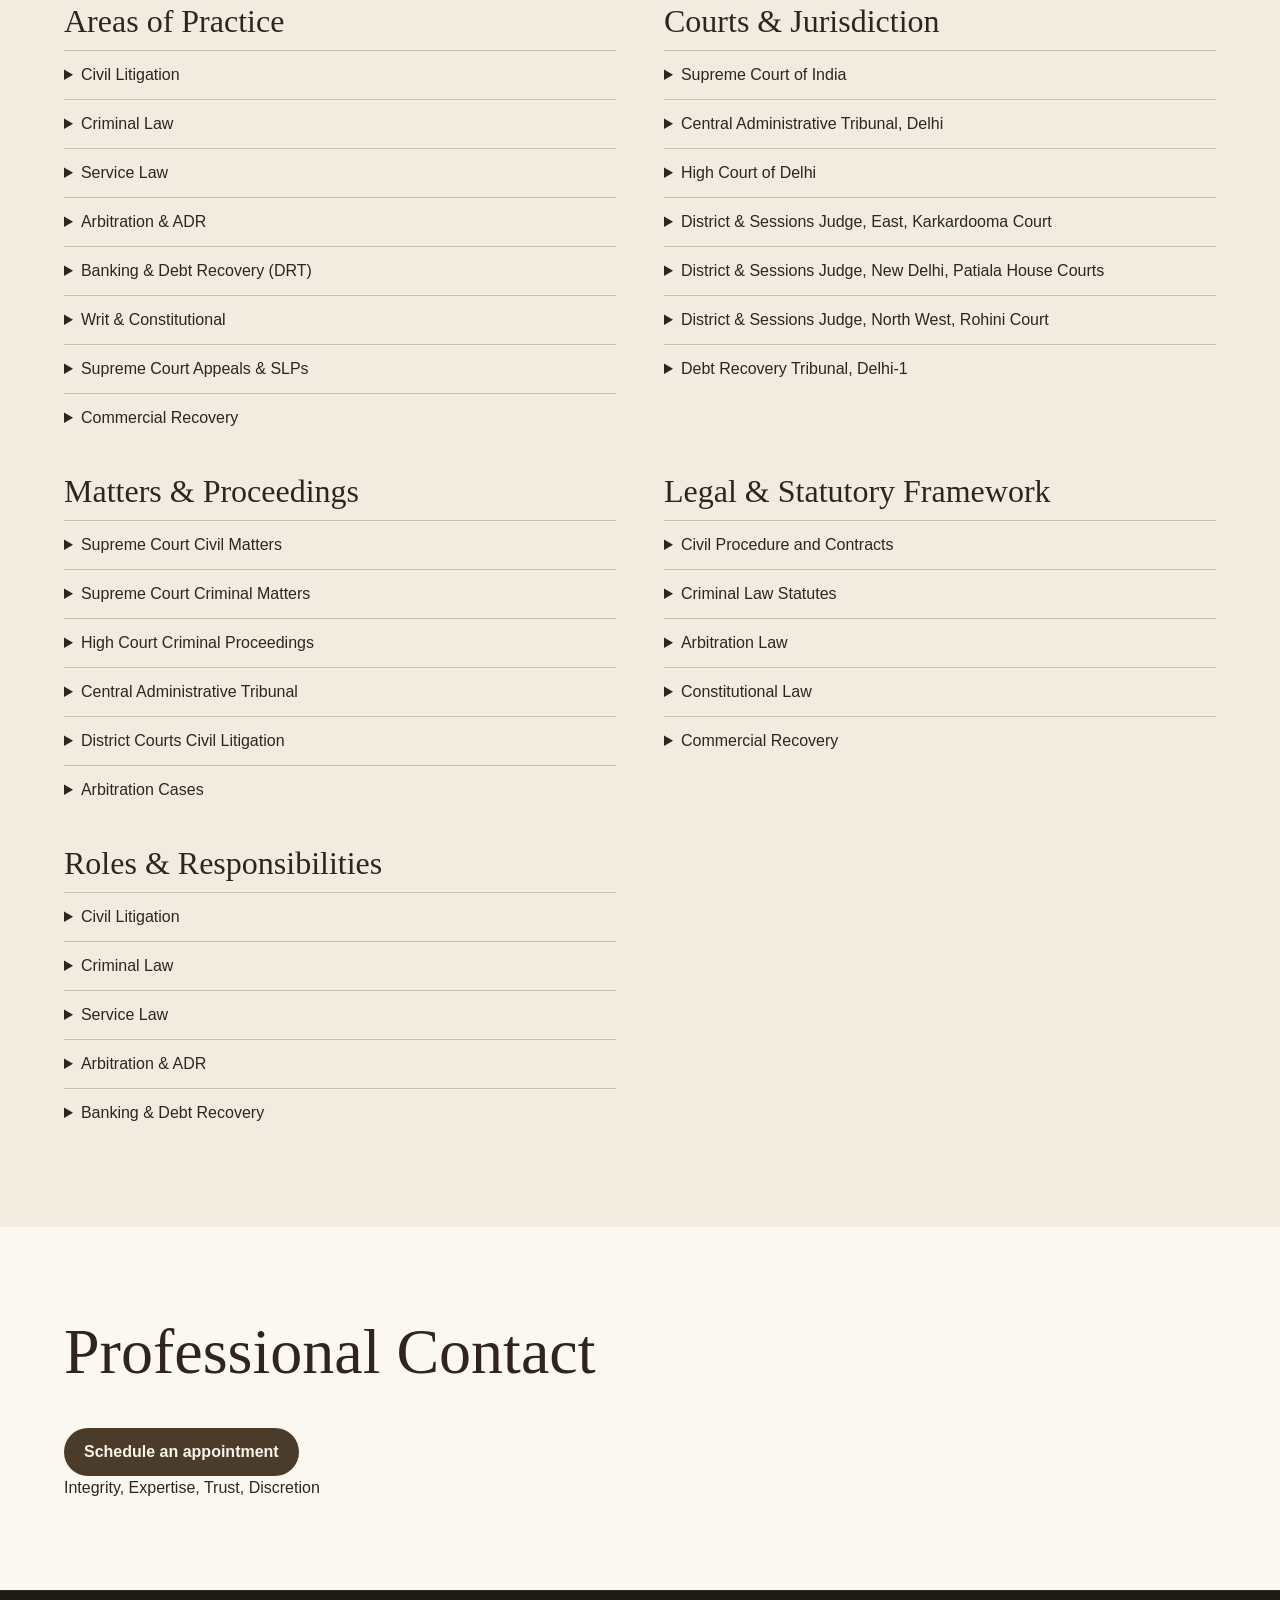
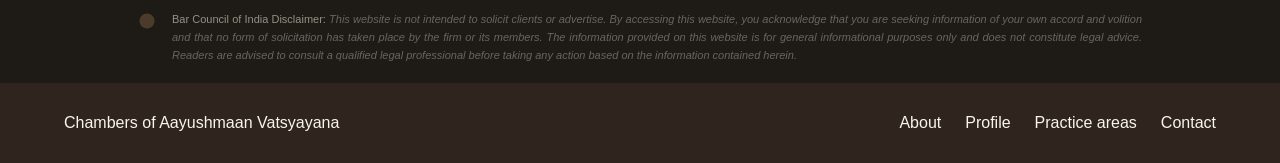
==== commit 0c47830b: "Rewrite homepage biography" ====
--- a/index.html
+++ b/index.html
@@ -26,7 +26,7 @@
   </div>
 </header><div class="relative flex w-full justify-center overflow-hidden bg-[#6d2c34] home-hero-body"><div class="pointer-events-none absolute left-0 top-1/2 hidden -translate-y-1/2 sm:block w-[64%] max-w-[820px] aspect-[805/764]"><img alt="" loading="lazy" decoding="async" data-nimg="fill" class="object-contain object-left" style="position:absolute;height:100%;width:100%;left:0;top:0;right:0;bottom:0;color:transparent" src="./assets/site/images/hero-watermark.__q189041d8.svg"></div><div class="home-hero-engraving"><img src="./assets/site/images/vatsyayana-engraving.png" alt="Engraved portrait of Aayushmaan Vatsyayana at his desk" width="1080" height="1350" loading="eager" decoding="async"></div><div class="home-hero-content relative z-10 flex w-full max-w-[1570px] justify-center md:justify-start items-center px-5 sm:px-8 md:px-12 lg:px-20"><div class="flex home-hero-copy flex-col gap-6 md:gap-10 lg:pl-[34px]"><div class="flex flex-col gap-3 md:gap-5"><div style="opacity: 1; translate: none; rotate: none; scale: none; transform: translate(0px, 0px);" class="flex items-center gap-2.5"><img alt="" loading="lazy" width="27" height="23" decoding="async" data-nimg="1" class="shrink-0 w-5 h-4 md:w-[27px] md:h-[23px]" style="color:transparent" src="./assets/site/images/plus-icon.__q189041d8.svg"><p class="font-jost text-sm md:text-lg font-light tracking-[-0.54px] text-[#f9f5ea]">Arbitration. Civil Litigation. Criminal Law.</p></div><h1 style="opacity: 1; translate: none; rotate: none; scale: none; transform: translate(0px, 0px);" class="font-cormorant text-[42px] sm:text-[56px] md:text-[64px] lg:text-[72px] font-light leading-[1.05] tracking-[-1.5px] text-[#f9f5ea]">Chambers of <br>Aayushmaan Vatsyayana</h1><p class="home-hero-designation font-jost text-[#f9f5ea]">Nominated/Standing Counsel</p></div><div style="opacity: 1; translate: none; rotate: none; scale: none; transform: translate(0px, 0px);"><a class="home-action" href="#services">Explore practice areas</a></div></div></div></div></section>
 <section id="about-us" class="home-section "><div class="home-section-inner"><h2>About the Chambers</h2><div class="home-split"><div class="home-prose"><p>Aayushmaan Vatsyayana appears in arbitration and alternative dispute resolution, corporate and commercial matters, writ and constitutional petitions, civil litigation, and criminal law cases. He represents clients before the Supreme Court of India, the Central Administrative Tribunal in Delhi, the Delhi High Court, various District and Sessions Courts in East, North West, and New Delhi, and the Debt Recovery Tribunal in Delhi.</p><p>Aayushmaan Vatsyayana holds the designation of Nominated/Standing Counsel and has appeared before the Supreme Court of India, Central Administrative Tribunal Delhi, Delhi High Court, District and Sessions Courts at Karkardooma, Rohini, and Patiala House, as well as the Debt Recovery Tribunal in Delhi.</p></div><img src="./assets/site/images/vatsyayana-office.png" alt="Aayushmaan Vatsyayana in his chambers" width="1080" height="1350" loading="lazy" decoding="async"></div></div></section>
-<section id="team" class="home-section "><div class="home-section-inner"><h2>The Mind Behind the <em>Strategy</em></h2><div class="home-split home-profile"><img src="./assets/site/images/vatsyayana-headshot.jpg" alt="Aayushmaan Vatsyayana" width="500" height="500" loading="lazy" decoding="async"><div class="home-prose"><h3>Aayushmaan Vatsyayana</h3><p class="home-role">Nominated/Standing Counsel</p><p>His practice encompasses civil litigation, criminal law, service law, arbitration and alternative dispute resolution, banking and debt recovery, writ and constitutional petitions, and appeals before the Supreme Court. He appears in matters including special leave petitions, criminal appeals, civil appeals, transfer petitions, contempt petitions, original applications, and review petitions across forums such as the Supreme Court, Central Administrative Tribunal, Delhi High Court, District and Sessions Courts in Delhi, and the Debt Recovery Tribunal.</p><p>Aayushmaan Vatsyayana appears in civil litigation including contempt petitions, original applications, and review petitions before the Supreme Court and the Central Administrative Tribunal in Delhi. He handles criminal matters such as special leave petitions, criminal appeals, and miscellaneous applications before the Supreme Court and Delhi High Court. His practice also covers service law, arbitration cases before District &amp; Sessions Judges, banking and debt recovery matters at the Debt Recovery Tribunal, and writ petitions before the Supreme Court. He engages in various stages including filing petitions, notices, replies, arguments, and orders across multiple forums in Delhi.</p></div></div></div></section>
+<section id="team" class="home-section "><div class="home-section-inner"><h2>The Mind Behind the <em>Strategy</em></h2><div class="home-split home-profile"><img src="./assets/site/images/vatsyayana-headshot.jpg" alt="Aayushmaan Vatsyayana" width="500" height="500" loading="lazy" decoding="async"><div class="home-prose"><h3>Aayushmaan Vatsyayana</h3><p class="home-role">Nominated/Standing Counsel</p><p>Aayushmaan Vatsyayana represents clients at different stages of a dispute, from preparing the first application to arguing an appeal. His work includes civil and criminal litigation, constitutional challenges, and Supreme Court proceedings involving special leave, transfer, review, and contempt. He also appears before the Delhi High Court and the city’s District and Sessions Courts.</p><p>He acts in employment and service disputes before the Central Administrative Tribunal, handles arbitration matters in the district courts, and represents parties in banking and debt recovery proceedings before the Debt Recovery Tribunal. Depending on the case, his work may involve drafting petitions and replies, responding to notices, or presenting arguments at hearings.</p></div></div></div></section>
 <section id="services" class="home-section home-section-dark"><div class="home-section-inner"><div class="practice-intro"><div><h2>Practice Areas</h2><div class="home-prose"><p>Aayushmaan Vatsyayana represents clients in civil litigation, criminal law, service law, arbitration and alternative dispute resolution, banking and debt recovery, writ and constitutional matters, Supreme Court appeals and special leave petitions, and commercial recovery. His practice spans several forums including the Supreme Court of India, High Court of Delhi, Central Administrative Tribunal, various District and Sessions Courts, and the Debt Recovery Tribunal in Delhi.</p><p>His recorded matters include Special Leave Petitions in both civil and criminal domains, civil and criminal appeals, transfer petitions, contempt petitions, original applications, miscellaneous applications, review petitions, arbitration cases, and civil suits. These matters arise under statutes such as the Code of Civil Procedure, Indian Contract Act, Arbitration and Conciliation Act, Constitution of India, and the Bharatiya Nyaya Sanhita among others.</p><p>Aayushmaan appears before the Supreme Court of India, High Court of Delhi, Central Administrative Tribunal, District and Sessions Courts across Delhi, Patiala House Courts, and the Debt Recovery Tribunal. His practice covers disputes involving service laws, property transfer, specific relief, succession, narcotic drugs, consumer protection, and commercial contracts.</p></div><a class="home-action practice-directory-link" href="#practice-directory">View practice details</a></div>
   <picture class="practice-engraving"><source media="(min-width: 768px)" srcset="./assets/site/_next/image.__q00c6fb45.png"><img alt="" width="1364" height="2050" loading="lazy" decoding="async"></picture>
 </div></div></section>
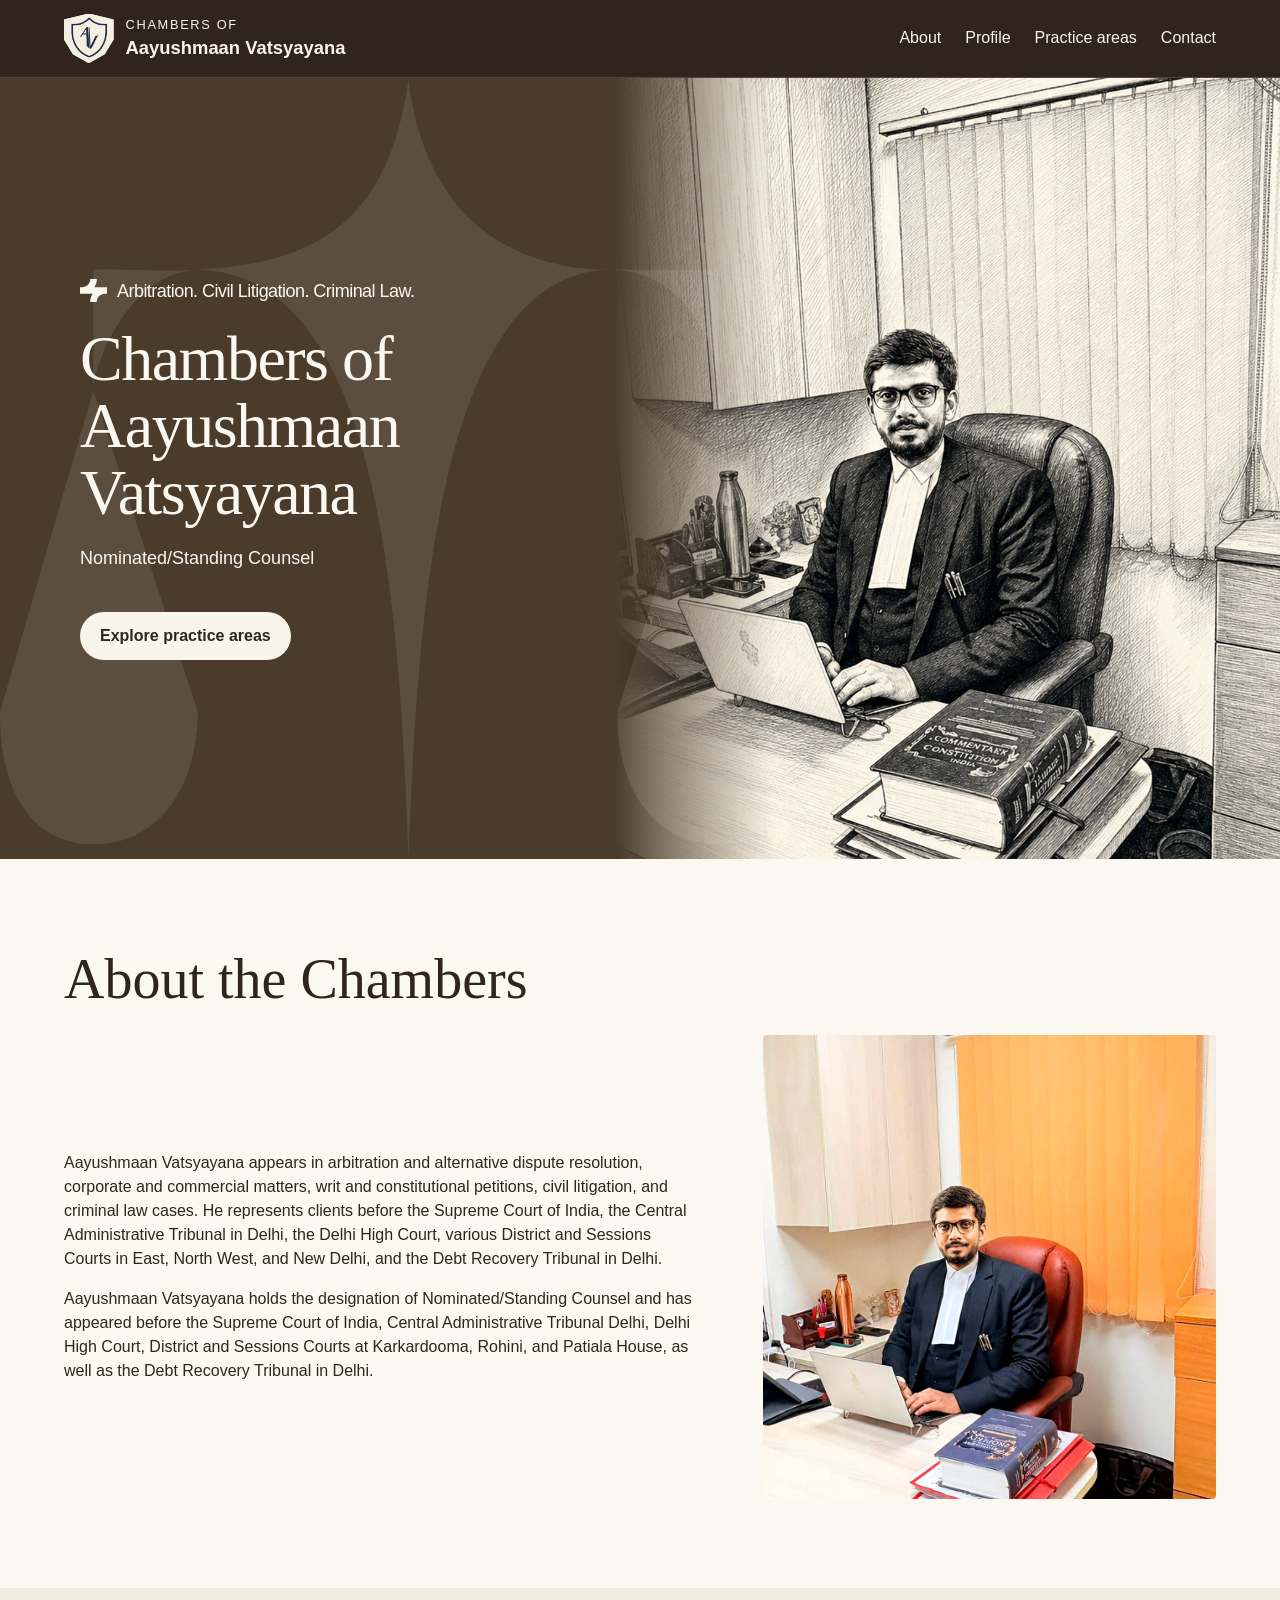
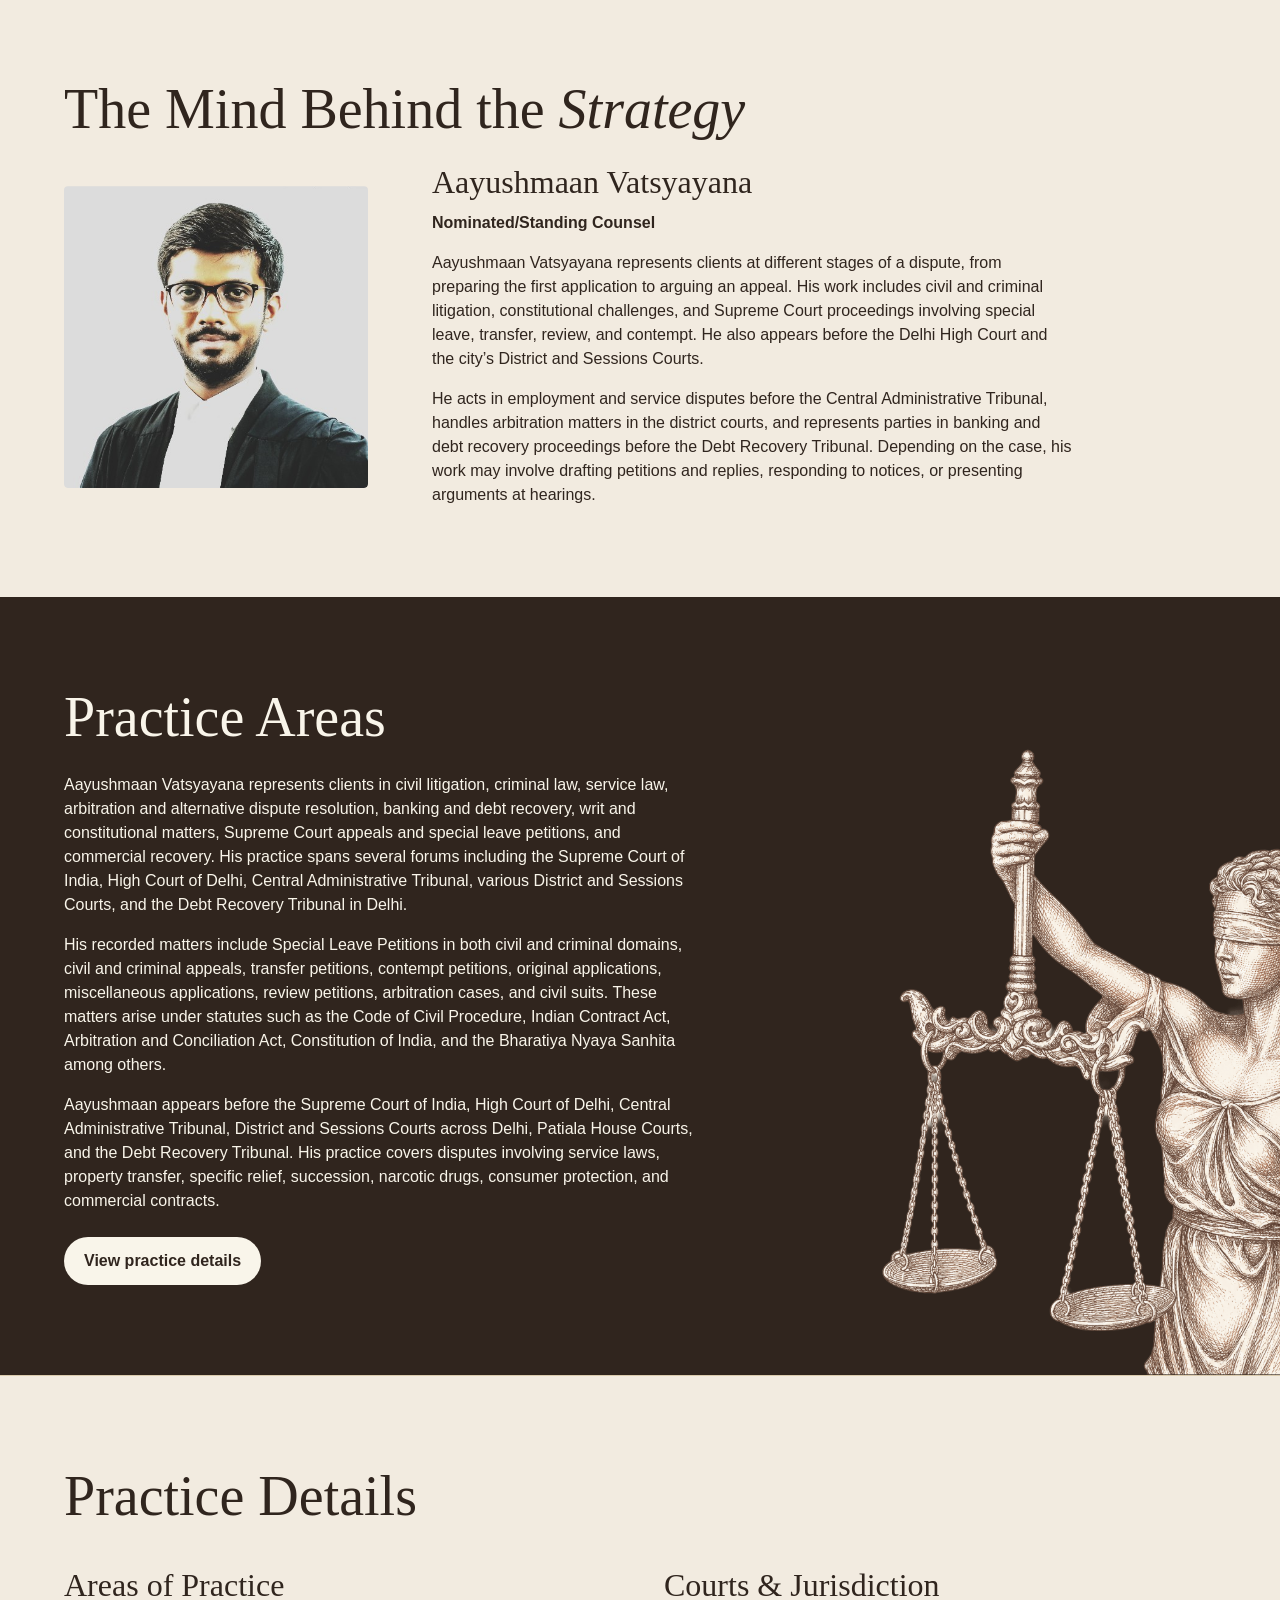
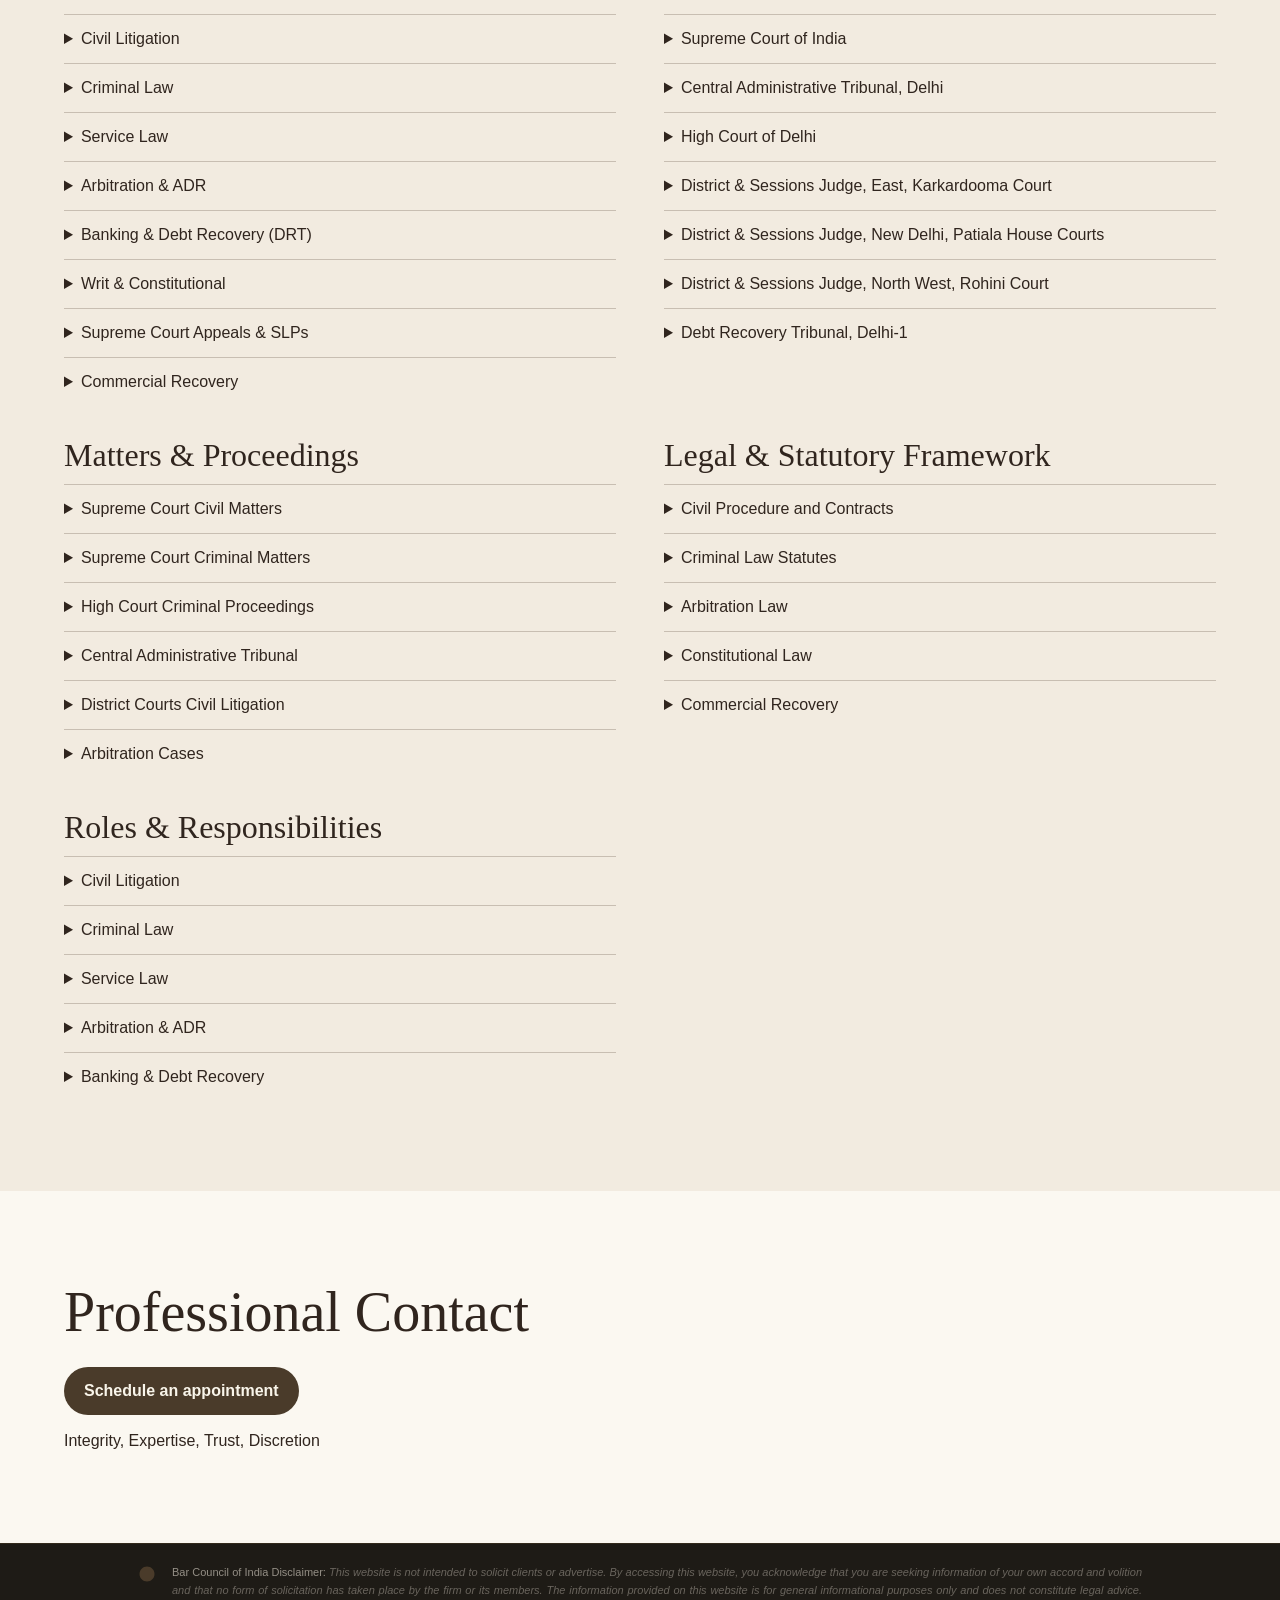
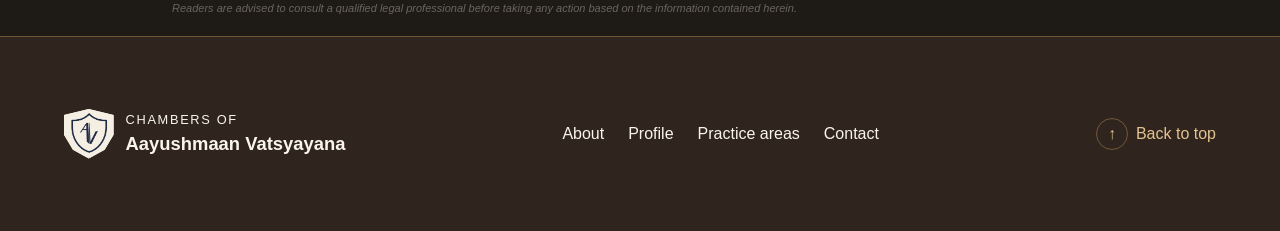
==== commit b1ff1b5f: "Fix mobile menu and refine profile and footer layout" ====
--- a/index.html
+++ b/index.html
@@ -12,17 +12,17 @@
       <span class="home-logo-title"><small>Chambers of</small><strong>Aayushmaan Vatsyayana</strong></span>
     </a>
     <nav class="home-desktop-nav" aria-label="Main navigation"><a href="#about-us">About</a><a href="#team">Profile</a><a href="#services">Practice areas</a><a href="#contact" data-open-appointment aria-haspopup="dialog">Contact</a></nav>
-    <details class="home-mobile-menu">
-      <summary aria-label="Navigation menu">
+    <div class="home-mobile-menu">
+      <button class="home-menu-toggle" type="button" aria-label="Open navigation menu" aria-expanded="false" aria-controls="home-mobile-nav">
         <span class="home-menu-icon" aria-hidden="true"><span></span><span></span><span></span></span>
-      </summary>
-      <nav aria-label="Mobile navigation">
+      </button>
+      <nav id="home-mobile-nav" aria-label="Mobile navigation" hidden>
         <a href="#hero">Home</a>
         <a href="#about-us">About</a>
         <a href="#services">Services</a>
         <a href="#contact" data-open-appointment aria-haspopup="dialog">Let’s Talk</a>
       </nav>
-    </details>
+    </div>
   </div>
 </header><div class="relative flex w-full justify-center overflow-hidden bg-[#6d2c34] home-hero-body"><div class="pointer-events-none absolute left-0 top-1/2 hidden -translate-y-1/2 sm:block w-[64%] max-w-[820px] aspect-[805/764]"><img alt="" loading="lazy" decoding="async" data-nimg="fill" class="object-contain object-left" style="position:absolute;height:100%;width:100%;left:0;top:0;right:0;bottom:0;color:transparent" src="./assets/site/images/hero-watermark.__q189041d8.svg"></div><div class="home-hero-engraving"><img src="./assets/site/images/vatsyayana-engraving.png" alt="Engraved portrait of Aayushmaan Vatsyayana at his desk" width="1080" height="1350" loading="eager" decoding="async"></div><div class="home-hero-content relative z-10 flex w-full max-w-[1570px] justify-center md:justify-start items-center px-5 sm:px-8 md:px-12 lg:px-20"><div class="flex home-hero-copy flex-col gap-6 md:gap-10 lg:pl-[34px]"><div class="flex flex-col gap-3 md:gap-5"><div style="opacity: 1; translate: none; rotate: none; scale: none; transform: translate(0px, 0px);" class="flex items-center gap-2.5"><img alt="" loading="lazy" width="27" height="23" decoding="async" data-nimg="1" class="shrink-0 w-5 h-4 md:w-[27px] md:h-[23px]" style="color:transparent" src="./assets/site/images/plus-icon.__q189041d8.svg"><p class="font-jost text-sm md:text-lg font-light tracking-[-0.54px] text-[#f9f5ea]">Arbitration. Civil Litigation. Criminal Law.</p></div><h1 style="opacity: 1; translate: none; rotate: none; scale: none; transform: translate(0px, 0px);" class="font-cormorant text-[42px] sm:text-[56px] md:text-[64px] lg:text-[72px] font-light leading-[1.05] tracking-[-1.5px] text-[#f9f5ea]">Chambers of <br>Aayushmaan Vatsyayana</h1><p class="home-hero-designation font-jost text-[#f9f5ea]">Nominated/Standing Counsel</p></div><div style="opacity: 1; translate: none; rotate: none; scale: none; transform: translate(0px, 0px);"><a class="home-action" href="#services">Explore practice areas</a></div></div></div></div></section>
 <section id="about-us" class="home-section "><div class="home-section-inner"><h2>About the Chambers</h2><div class="home-split"><div class="home-prose"><p>Aayushmaan Vatsyayana appears in arbitration and alternative dispute resolution, corporate and commercial matters, writ and constitutional petitions, civil litigation, and criminal law cases. He represents clients before the Supreme Court of India, the Central Administrative Tribunal in Delhi, the Delhi High Court, various District and Sessions Courts in East, North West, and New Delhi, and the Debt Recovery Tribunal in Delhi.</p><p>Aayushmaan Vatsyayana holds the designation of Nominated/Standing Counsel and has appeared before the Supreme Court of India, Central Administrative Tribunal Delhi, Delhi High Court, District and Sessions Courts at Karkardooma, Rohini, and Patiala House, as well as the Debt Recovery Tribunal in Delhi.</p></div><img src="./assets/site/images/vatsyayana-office.png" alt="Aayushmaan Vatsyayana in his chambers" width="1080" height="1350" loading="lazy" decoding="async"></div></div></section>
@@ -37,7 +37,10 @@
 <section id="contact" class="home-section "><div class="home-section-inner"><h2>Professional Contact</h2><button class="home-action" type="button" data-open-appointment aria-haspopup="dialog">Schedule an appointment</button><p>Integrity, Expertise, Trust, Discretion</p></div></section>
 </main>
 <section class="flex w-full flex-col items-center justify-center border-t border-[rgba(184,147,90,0.15)] bg-[#111] px-5 sm:px-8 md:px-16 lg:px-[138px] py-[19px] mx-auto" data-sar-section="home/s11-content" data-sar-type="content"><div class="flex w-full items-start gap-3 md:gap-4"><img alt="" loading="lazy" width="18" height="18" decoding="async" data-nimg="1" class="mt-0.5 shrink-0" style="color:transparent" src="./assets/site/images/disclaimer-icon.__q189041d8.svg"><p class="text-justify font-jost text-[11px] leading-[18.15px]"><span class="font-medium text-white/55">Bar Council of India Disclaimer:</span><span class="font-light italic text-white/35"> This website is not intended to solicit clients or advertise. By accessing this website, you acknowledge that you are seeking information of your own accord and volition and that no form of solicitation has taken place by the firm or its members. The information provided on this website is for general informational purposes only and does not constitute legal advice. Readers are advised to consult a qualified legal professional before taking any action based on the information contained herein.</span></p></div></section>
-<footer class="home-footer"><a href="#hero">Chambers of Aayushmaan Vatsyayana</a><nav aria-label="Footer navigation"><a href="#about-us">About</a><a href="#team">Profile</a><a href="#services">Practice areas</a><a href="#contact" data-open-appointment aria-haspopup="dialog">Contact</a></nav></footer>
+<footer class="home-footer"><div class="home-footer-inner"><a class="home-logo" href="#hero" aria-label="Chambers of Aayushmaan Vatsyayana">
+      <span class="home-logo-emblem" aria-hidden="true"><img src="./assets/site/images/vatsyayana-logo.jpg" alt="" width="1188" height="750" loading="eager" decoding="async"></span>
+      <span class="home-logo-title"><small>Chambers of</small><strong>Aayushmaan Vatsyayana</strong></span>
+    </a><nav aria-label="Footer navigation"><a href="#about-us">About</a><a href="#team">Profile</a><a href="#services">Practice areas</a><a href="#contact" data-open-appointment aria-haspopup="dialog">Contact</a></nav><a class="home-back-top" href="#hero"><span aria-hidden="true">↑</span> Back to top</a></div></footer>
 
 <dialog id="appointment-dialog" class="appointment-dialog" aria-labelledby="appointment-title">
   <div class="appointment-heading">
--- a/brand/brand.css
+++ b/brand/brand.css
@@ -80,6 +80,8 @@
 }
 
 .home-header {
+  position: relative;
+  z-index: 30;
   color: #f9f5ea;
   padding: 0.85rem clamp(1.25rem, 5vw, 5rem);
   width: 100%;
@@ -87,7 +89,7 @@
 }
 
 .home-header-inner,
-.home-footer {
+.home-footer-inner {
   display: flex;
   align-items: center;
   justify-content: space-between;
@@ -211,7 +213,7 @@
 }
 
 .home-section h2 {
-  font-size: clamp(2.25rem, 5vw, 4.25rem);
+  font-size: clamp(2rem, 4.5vw, 3.5rem);
   margin-bottom: 1.5rem;
 }
 
@@ -250,6 +252,7 @@
 .home-profile > img {
   aspect-ratio: 1;
   object-position: center;
+  clip-path: inset(0.8% 0 0 round .25rem);
 }
 
 .home-profile .home-role {
@@ -292,13 +295,37 @@
 }
 
 #contact .home-action {
-  margin-top: 1rem;
+  margin-bottom: .85rem;
   background: #4a3b2a;
   color: #f9f5ea;
 }
 
 .home-footer {
-  padding: 1.75rem clamp(1.25rem, 5vw, 5rem);
+  padding: clamp(2.5rem, 6vw, 4.5rem) clamp(1.25rem, 5vw, 5rem);
+  border-top: 1px solid #af885580;
+}
+
+.home-footer-inner {
+  max-width: 76rem;
+  margin-inline: auto;
+  gap: 1.5rem 2rem;
+}
+
+.home-back-top {
+  display: inline-flex;
+  align-items: center;
+  gap: .5rem;
+  min-height: 2.75rem;
+  color: #e3c390;
+}
+
+.home-back-top span {
+  display: grid;
+  place-items: center;
+  width: 2rem;
+  height: 2rem;
+  border: 1px solid #af885580;
+  border-radius: 50%;
 }
 
 @media (max-width: 767px) {
@@ -322,6 +349,12 @@
 
   .home-profile > img {
     max-width: 19rem;
+    justify-self: center;
+  }
+
+  .home-footer-inner {
+    align-items: flex-start;
+    flex-direction: column;
   }
 }
 
@@ -595,7 +628,7 @@
     flex: none;
   }
 
-  .home-mobile-menu summary {
+  .home-menu-toggle {
     display: grid;
     place-items: center;
     width: 2.75rem;
@@ -606,13 +639,21 @@
     border-radius: .3rem;
   }
 
-  .home-mobile-menu summary::-webkit-details-marker {
-    display: none;
-  }
-
   .home-menu-icon {
     display: grid;
     gap: .25rem;
+  }
+
+  .home-menu-toggle[aria-expanded="true"] .home-menu-icon span:first-child {
+    transform: translateY(6px) rotate(45deg);
+  }
+
+  .home-menu-toggle[aria-expanded="true"] .home-menu-icon span:nth-child(2) {
+    visibility: hidden;
+  }
+
+  .home-menu-toggle[aria-expanded="true"] .home-menu-icon span:last-child {
+    transform: translateY(-6px) rotate(-45deg);
   }
 
   .home-menu-icon span {
@@ -633,7 +674,7 @@
     box-shadow: 0 .6rem 1.3rem #17100b4d;
   }
 
-  .home-mobile-menu:not([open]) nav {
+  .home-mobile-menu nav[hidden] {
     display: none;
   }
 
